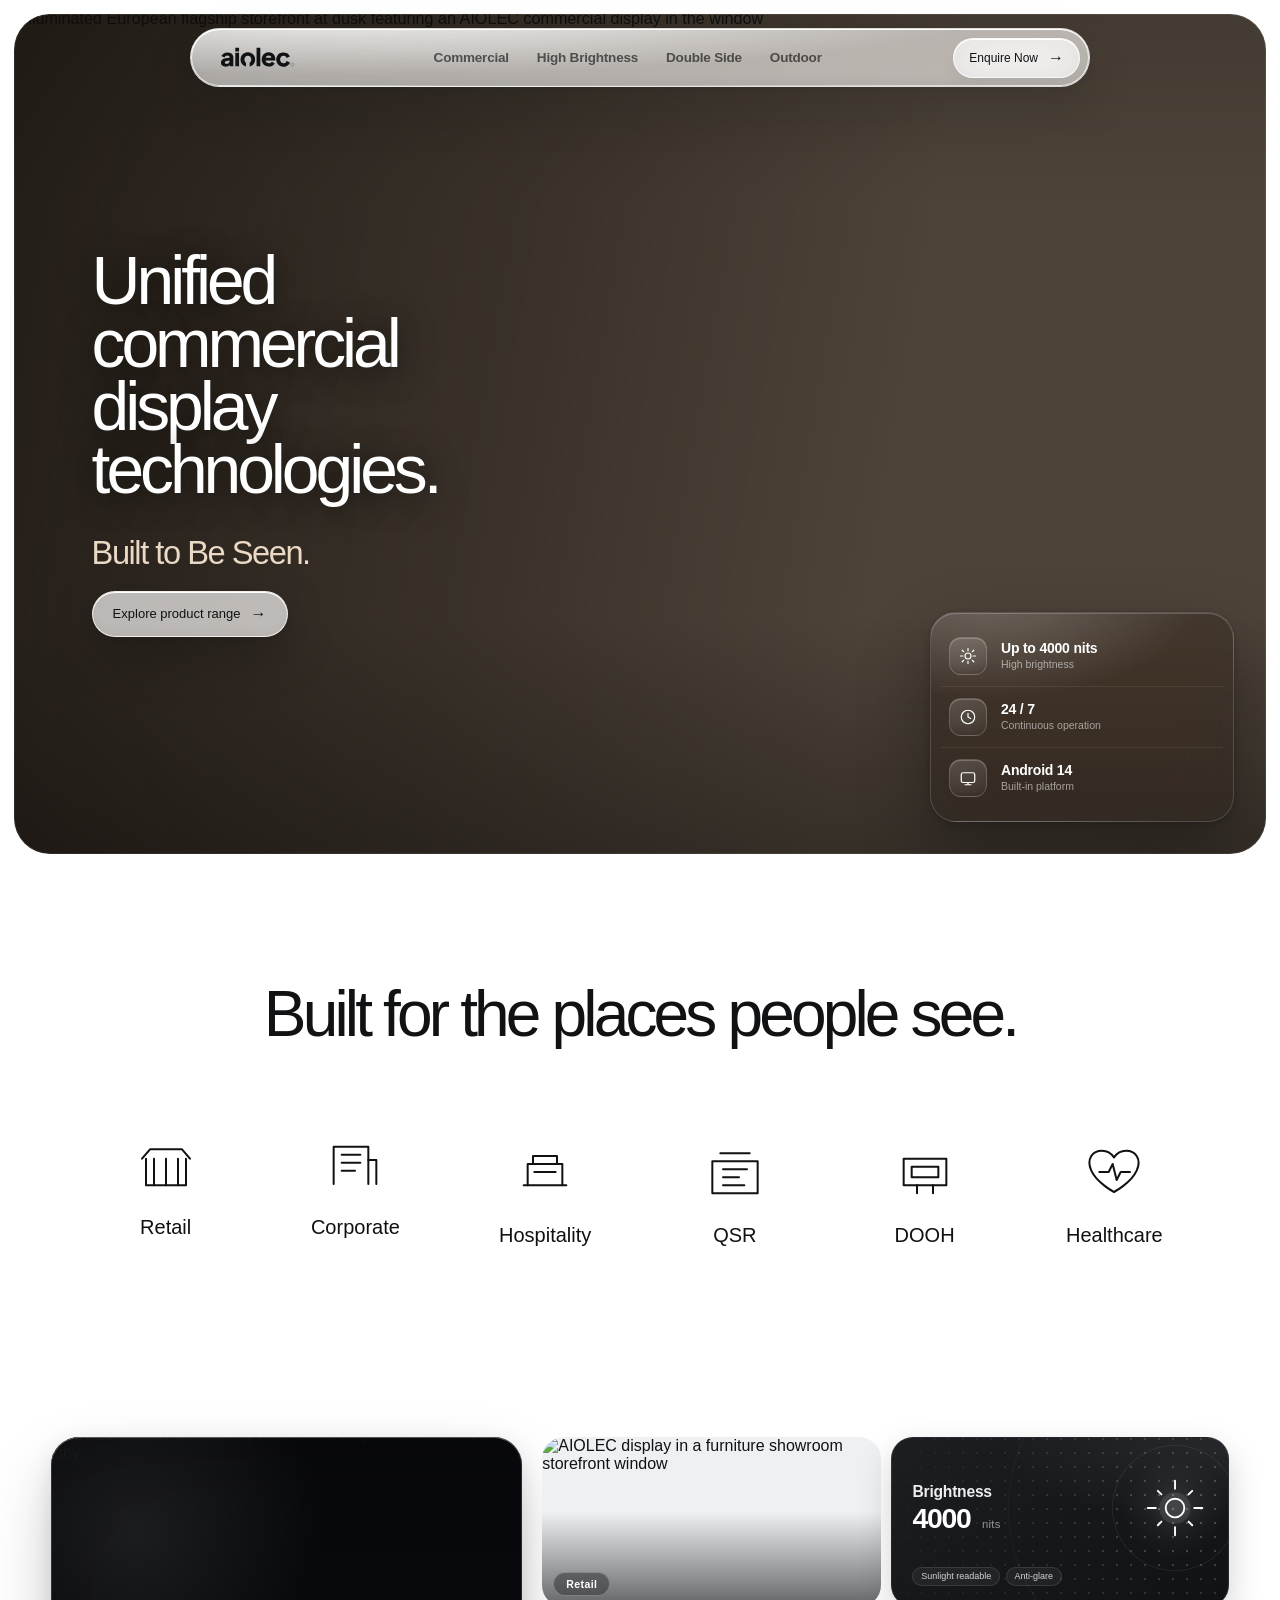
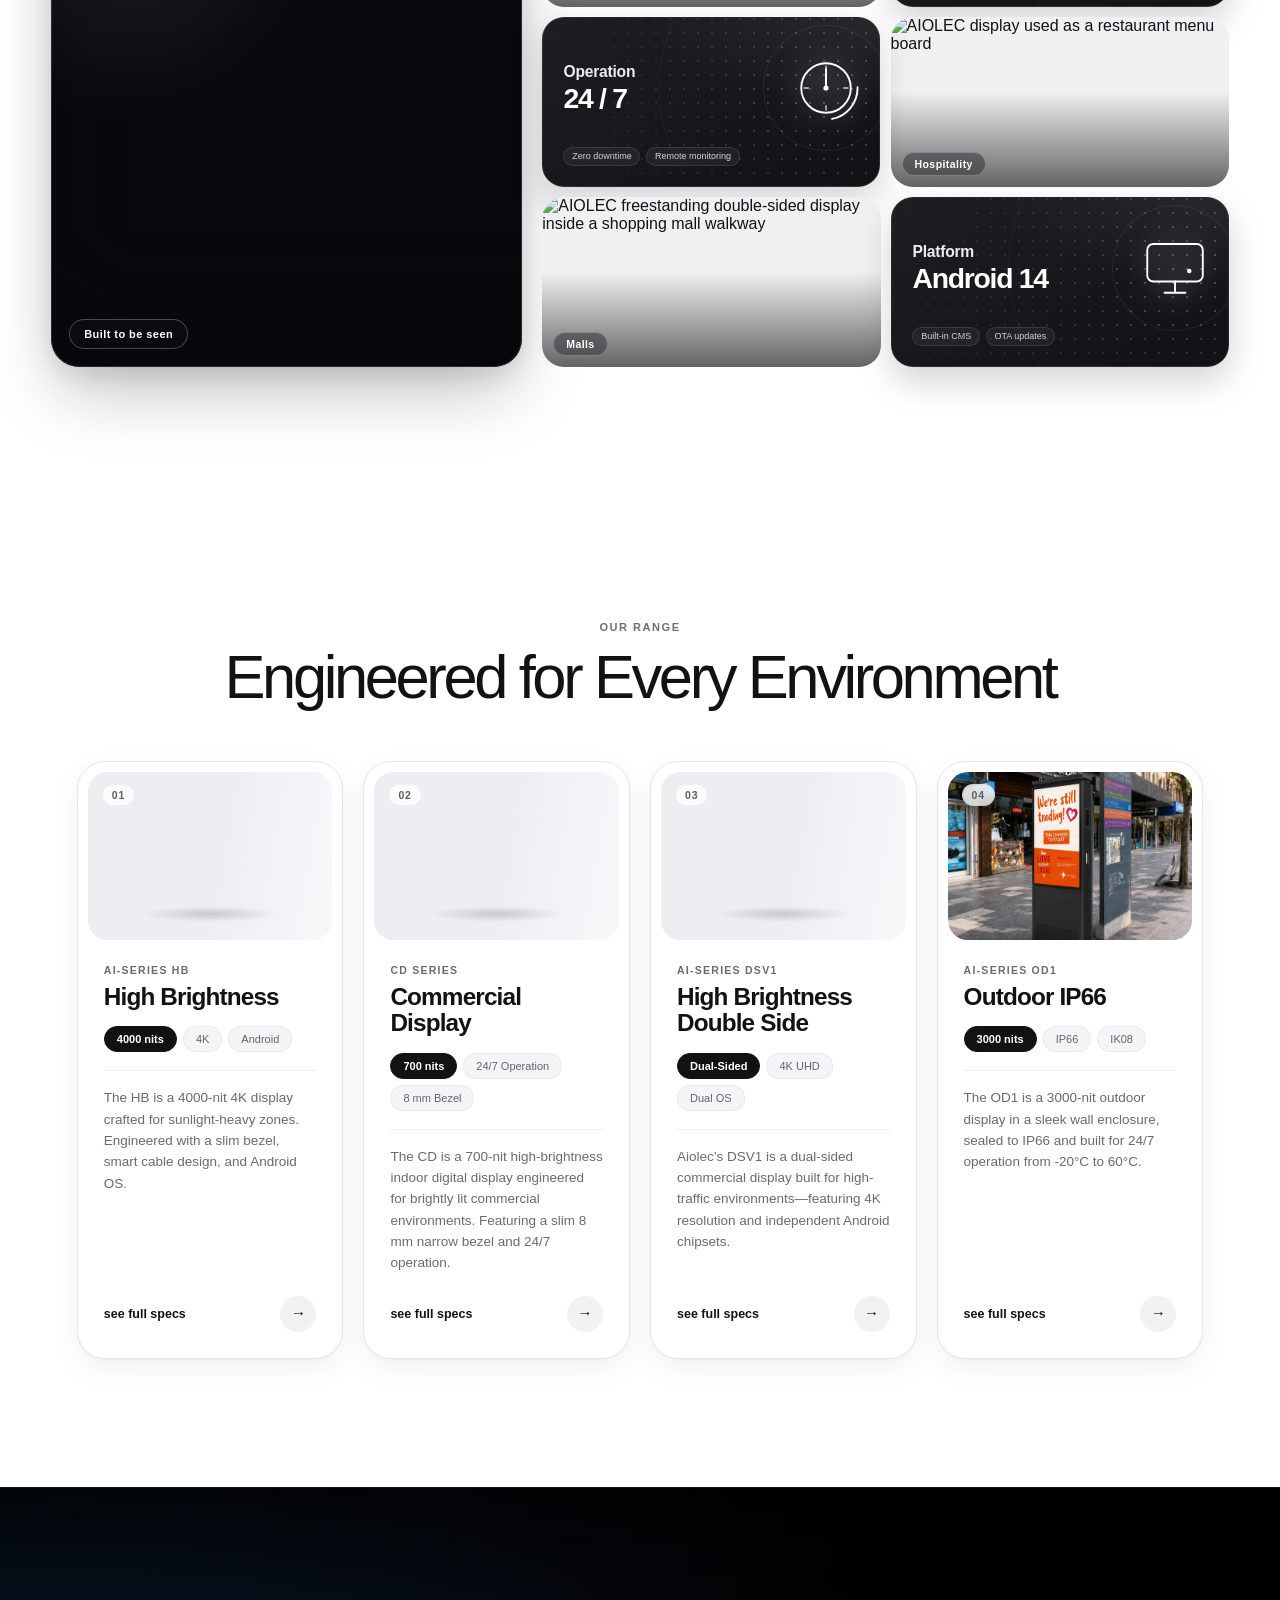
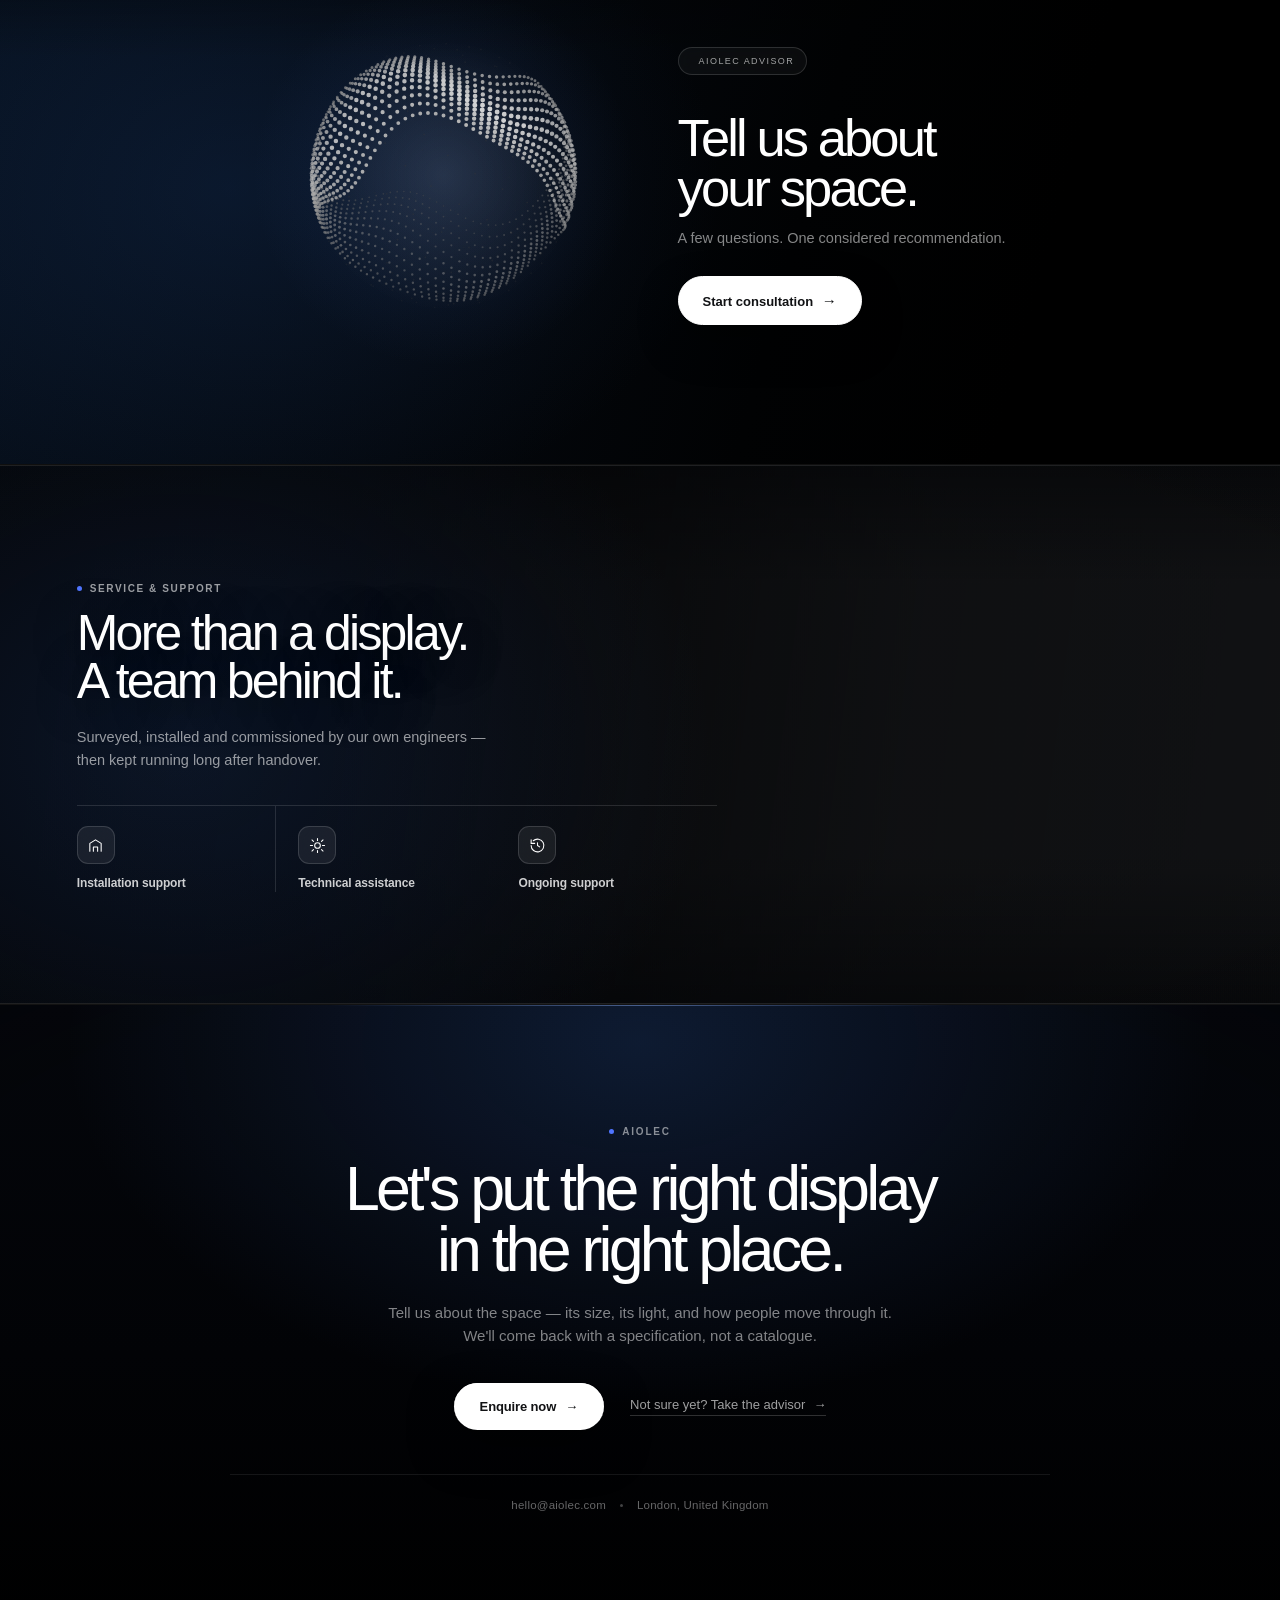
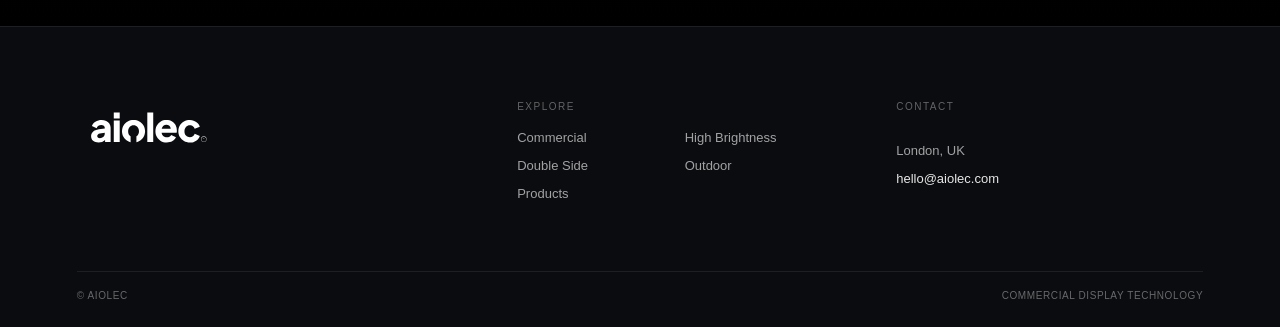
==== index.html @ 97259749 "Website update: full specs, new content sections, Outdoor page - CD: fill all missing specs (700 nit" ====
<!doctype html>
<html lang="en">
<head>
<meta charset="utf-8">
<meta name="viewport" content="width=device-width, initial-scale=1, viewport-fit=cover">
<title>AIOLEC — Unified Commercial Display Technologies</title>
<link rel="preconnect" href="https://api.fontshare.com">
<link href="https://api.fontshare.com/v2/css?f[]=general-sans@400,500,600,700&display=swap" rel="stylesheet">
<style>
:root{
  --ink:#111214;
  --gray-600:#6e6e73;
  --gray-500:#86868b;
  --hairline:#e5e5e7;
  --warm:#ead9c5;
  --frame-radius:36px;
  --ease:cubic-bezier(.16,1,.3,1);
}
*{box-sizing:border-box}
html.lenis{height:auto}
html.lenis-smooth{scroll-behavior:auto}
body{
  margin:0;background:#fff;color:var(--ink);
  font-family:"General Sans","Inter",-apple-system,BlinkMacSystemFont,"Helvetica Neue",Arial,sans-serif;
  -webkit-font-smoothing:antialiased;overflow-x:hidden
}
a{color:inherit;text-decoration:none}

.site-header{
  position:fixed;top:28px;left:50%;transform:translateX(-50%);
  z-index:9999;
  display:flex;justify-content:center;
  width:min(900px,calc(100% - 48px));
  transition:top .4s var(--ease);
}
.nav-pill{
  position:relative;
  width:100%;
  display:grid;grid-template-columns:auto 1fr auto;
  align-items:center;gap:28px;
  padding:8px 9px 8px 21px;
  border-radius:999px;
  background:
    radial-gradient(120% 200% at 18% -40%, rgba(255,255,255,.95), rgba(255,255,255,0) 60%),
    rgba(255,255,255,.62);
  border:1px solid rgba(255,255,255,.5);
  box-shadow:
    0 20px 50px rgba(17,18,20,.14),
    0 3px 10px rgba(17,18,20,.06),
    inset 0 1px 0 rgba(255,255,255,1),
    inset 0 -10px 16px -12px rgba(17,18,20,.10);
  backdrop-filter:blur(28px) saturate(180%) brightness(1.04);
  -webkit-backdrop-filter:blur(28px) saturate(180%) brightness(1.04);
  overflow:hidden;
  isolation:isolate;
  transition:background .45s var(--ease),box-shadow .45s var(--ease),border-color .45s var(--ease);
}
.nav-pill::before{
  content:"";position:absolute;inset:0;border-radius:inherit;
  padding:1px;
  background:linear-gradient(135deg, rgba(255,255,255,.95) 0%, rgba(255,255,255,.1) 35%, rgba(255,255,255,.15) 55%, rgba(255,255,255,.8) 100%);
  -webkit-mask:linear-gradient(#fff 0 0) content-box, linear-gradient(#fff 0 0);
  -webkit-mask-composite:xor;
  mask-composite:exclude;
  pointer-events:none;
  z-index:1;
}
.nav-pill::after{
  content:"";position:absolute;inset:0;border-radius:inherit;
  background:radial-gradient(140px 140px at var(--mx,30%) var(--my,-20%), rgba(255,255,255,.65), rgba(255,255,255,0) 72%);
  opacity:0;
  transition:opacity .5s var(--ease);
  pointer-events:none;
  mix-blend-mode:overlay;
  z-index:1;
}
.site-header:hover .nav-pill::after{opacity:1}
.nav-pill>*{position:relative;z-index:2}
.site-header.scrolled .nav-pill{
  background:
    radial-gradient(120% 200% at 18% -40%, rgba(255,255,255,.85), rgba(255,255,255,0) 60%),
    rgba(255,255,255,.68);
  border-color:rgba(17,18,20,.08);
  box-shadow:
    0 1px 1px rgba(17,18,20,.04),
    0 4px 10px rgba(17,18,20,.05),
    0 18px 40px rgba(17,18,20,.10),
    inset 0 1px 0 rgba(255,255,255,.95),
    inset 0 -10px 16px -12px rgba(17,18,20,.07);
}
.brand{display:block;width:90px;height:41px;color:var(--ink)}
.brand svg{display:block;width:100%;height:100%;fill:currentColor}
.nav{display:flex;justify-content:center;align-items:center;gap:28px}
.nav a{
  font-size:13.5px;
  font-weight:600;
  letter-spacing:-.015em;
  color:rgba(17,18,20,.65);
  white-space:nowrap;
  transition:color .25s var(--ease);
}
.nav a:hover{
  color:var(--ink);
}
.header-cta{
  display:inline-flex;align-items:center;justify-content:center;gap:10px;
  position:relative;
  padding:10px 15px;border-radius:999px;
  color:#111214;background:rgba(255,255,255,.55);
  border:1px solid rgba(255,255,255,.7);
  box-shadow:inset 0 1px 0 rgba(255,255,255,1),0 7px 18px rgba(17,18,20,.06);
  backdrop-filter:blur(18px) saturate(180%);-webkit-backdrop-filter:blur(18px) saturate(180%);
  font-size:12px;font-weight:500;
  overflow:hidden;
  transition:transform .25s var(--ease),background .25s var(--ease)
}
.header-cta:hover{transform:translateY(-2px);background:rgba(255,255,255,.85)}
.header-cta span{font-size:16px}

/* Mobile nav toggle */
.nav-toggle{
  display:none;align-items:center;justify-content:center;
  position:relative;
  width:38px;height:38px;border-radius:50%;
  background:rgba(255,255,255,.55);border:1px solid rgba(255,255,255,.7);
  box-shadow:inset 0 1px 0 rgba(255,255,255,1);
  backdrop-filter:blur(18px) saturate(180%);-webkit-backdrop-filter:blur(18px) saturate(180%);
  cursor:pointer;padding:0;flex:0 0 auto;overflow:hidden;
  transition:background .25s var(--ease);
}
.nav-toggle:hover{background:rgba(255,255,255,.85)}
.nav-toggle-bars{position:relative;width:16px;height:11px}
.nav-toggle-bars span{
  position:absolute;left:0;width:100%;height:1.6px;border-radius:2px;background:var(--ink);
  transition:transform .35s var(--ease),opacity .25s var(--ease),top .35s var(--ease);
}
.nav-toggle-bars span:nth-child(1){top:0}
.nav-toggle-bars span:nth-child(2){top:50%;transform:translateY(-50%)}
.nav-toggle-bars span:nth-child(3){top:100%;transform:translateY(-100%)}
body.nav-open .nav-toggle-bars span:nth-child(1){top:50%;transform:translateY(-50%) rotate(45deg)}
body.nav-open .nav-toggle-bars span:nth-child(2){opacity:0}
body.nav-open .nav-toggle-bars span:nth-child(3){top:50%;transform:translateY(-50%) rotate(-45deg)}

/* Mobile nav overlay */
.mobile-nav{
  position:fixed;inset:0;z-index:9998;
  display:flex;align-items:center;justify-content:center;
  background:rgba(255,255,255,.82);
  backdrop-filter:blur(28px) saturate(160%);-webkit-backdrop-filter:blur(28px) saturate(160%);
  opacity:0;visibility:hidden;pointer-events:none;
  transition:opacity .45s var(--ease),visibility .45s var(--ease);
}
body.nav-open .mobile-nav{opacity:1;visibility:visible;pointer-events:auto}
.mobile-nav-inner{
  display:flex;flex-direction:column;align-items:center;gap:6px;
  width:100%;padding:0 32px;
}
.mobile-nav-inner a{
  font-size:clamp(30px,9vw,42px);font-weight:400;letter-spacing:-.04em;
  color:var(--ink);padding:12px 0;
  opacity:0;transform:translateY(18px);
  transition:opacity .5s var(--ease),transform .5s var(--ease);
}
body.nav-open .mobile-nav-inner a{opacity:1;transform:none}
body.nav-open .mobile-nav-inner a:nth-child(1){transition-delay:.08s}
body.nav-open .mobile-nav-inner a:nth-child(2){transition-delay:.14s}
body.nav-open .mobile-nav-inner a:nth-child(3){transition-delay:.2s}
body.nav-open .mobile-nav-inner a:nth-child(4){transition-delay:.26s}
.mobile-nav-cta{
  margin-top:22px;display:inline-flex;align-items:center;gap:10px;
  background:var(--ink);color:#fff!important;
  padding:15px 26px;border-radius:999px;
  font-size:14px!important;font-weight:500;letter-spacing:0;
}
body.nav-open{overflow:hidden}

.hero-wrap{padding:14px;background:#fff; display:flex; flex-direction:column;}
.hero{
  position:relative;
  width:100%;
  height:min(860px,calc(100svh - 60px));
  min-height:640px;
  border-radius:var(--frame-radius);
  overflow:hidden;
  background:#4d4339;
  isolation:isolate;
}
.image-frame{
  position:absolute;
  inset:0;
  z-index:0;
  overflow:hidden;
  border-radius:var(--frame-radius);
}
.hero-image{
  position:absolute;inset:0;
  width:100%;height:100%;
  object-fit:cover;object-position:center;
  transform:scale(1.01);
  border-radius:var(--frame-radius);
}
.hero-image-overlay{
  position:absolute;inset:0;
  border-radius:var(--frame-radius);
  background:
    linear-gradient(100deg, rgba(15,11,8,0.68) 0%, rgba(15,11,8,0.32) 38%, transparent 68%),
    linear-gradient(180deg, rgba(0,0,0,0.12) 0%, transparent 22%, transparent 72%, rgba(0,0,0,0.3) 100%),
    radial-gradient(130% 100% at 50% 45%, transparent 58%, rgba(0,0,0,.2) 100%);
  box-shadow:inset 0 0 0 1px rgba(255,255,255,.08);
}
.hero-inner{position:absolute;inset:0;z-index:5}

.hero-copy{
  position:absolute;z-index:8;left:6.2%;top:28%;
  width:min(660px,46vw);color:#fff
}
.hero-title{
  display:flex;flex-direction:column;
  margin:0;
  font-size:clamp(50px,5.3vw,85px);
  line-height:.93;
  letter-spacing:-.06em;
  font-weight:400;
  text-shadow:0 4px 32px rgba(0,0,0,0.6)
}
.hero-tagline{
  margin-top:34px;
  font-size:clamp(25px,2.55vw,39px);
  line-height:1.02;letter-spacing:-.045em;color:var(--warm)
}
.hero-scanline{
  position:absolute;left:0;right:0;
  height:2px;top:40%;
  background:linear-gradient(90deg, transparent 0%, rgba(255,255,255,.85) 50%, transparent 100%);
  box-shadow:0 0 18px 1px rgba(255,255,255,.35);
  opacity:0;
  z-index:3;
  pointer-events:none;
  display:none;
}

.feature-card{
  display:block;
  position:absolute;
  right:32px;
  bottom:32px;
  width:304px;z-index:10;
  padding:10px;border-radius:26px;
  background:
    radial-gradient(130% 90% at 18% -8%, rgba(255,255,255,.24), transparent 55%),
    rgba(17,18,20,.20);
  border:1px solid rgba(255,255,255,.15);
  box-shadow:0 30px 70px rgba(0,0,0,.3),0 2px 8px rgba(0,0,0,.2),inset 0 1px 0 rgba(255,255,255,.2);
  backdrop-filter:blur(24px) saturate(160%);
  -webkit-backdrop-filter:blur(24px) saturate(160%);
  isolation:isolate;
  transform:translate3d(28px,0,0);
  opacity:0;
  overflow:hidden;
  animation:featureIn .72s cubic-bezier(.16,1,.3,1) .2s forwards; 
}
.feature-card::before{
  content:"";position:absolute;inset:0;z-index:0;pointer-events:none;
  background:linear-gradient(115deg,transparent 22%,rgba(255,255,255,.14) 40%,transparent 58%);
  background-size:240% 240%;
  background-position:120% -20%;
  animation:cardSheen 10s ease-in-out 1.2s infinite;
  mix-blend-mode:overlay;
}

.feature-top{
  display:grid;grid-template-columns:96px 1fr;gap:12px;align-items:center; 
  padding:4px 5px 13px;
}
.feature-thumb{
  width:96px;height:auto;aspect-ratio:16/9;border-radius:12px;overflow:hidden;background:#222;
  border:1px solid rgba(255,255,255,.1)
}
.feature-thumb img{width:100%;height:100%;object-fit:cover;object-position:center;display:block}
.feature-kicker{font-size:9px;letter-spacing:.14em;text-transform:uppercase;color:rgba(255,255,255,.6);margin-bottom:3px}
.feature-title{font-size:16px;line-height:1.05;font-weight:600;letter-spacing:-.025em;color:#fff}
.feature-list{position:relative;z-index:1;border-top:0;padding-top:3px;padding-bottom:3px;}
.feature-row{
  display:grid;grid-template-columns:38px 1fr;gap:14px;align-items:center;
  padding:11px 8px;
}
.feature-row+.feature-row{border-top:1px solid rgba(255,255,255,.075)}
.feature-icon{
  width:38px;height:38px;border-radius:12px;display:grid;place-items:center;
  background:linear-gradient(160deg,rgba(255,255,255,.16),rgba(255,255,255,.05));
  border:1px solid rgba(255,255,255,.16);
  box-shadow:inset 0 1px 0 rgba(255,255,255,.22),inset 0 -6px 10px -8px rgba(0,0,0,.4);
}
.feature-icon svg{
  width:18px;height:18px;stroke:#fff;fill:none;stroke-width:1.6;
  stroke-linecap:round;stroke-linejoin:round;
}
.feature-row b{display:block;font-size:14px;line-height:1.15;letter-spacing:-.015em;font-weight:600;color:#fff}
.feature-row small{display:block;font-size:10.5px;line-height:1.3;color:rgba(255,255,255,.56);margin-top:2px;font-weight:400}

@keyframes featureIn{to{transform:none;opacity:1}}
@keyframes cardSheen{
  0%{background-position:130% -30%}
  50%{background-position:-30% 130%}
  100%{background-position:130% -30%}
}


/* Hero copy bottom group (tagline + CTA) */
.hero-copy-bottom{
  display:flex;flex-direction:column;align-items:flex-start;gap:22px;
}

.hero-cta-glass{
  display:inline-flex;align-items:center;justify-content:center;gap:10px;
  position:relative;
  padding:13px 20px;border-radius:999px;
  color:#111214;background:rgba(255,255,255,.68);
  border:1px solid rgba(255,255,255,.75);
  box-shadow:0 20px 50px rgba(0,0,0,.22),0 3px 10px rgba(0,0,0,.1),inset 0 1px 0 rgba(255,255,255,1),inset 0 -10px 16px -12px rgba(17,18,20,.08);
  backdrop-filter:blur(24px) saturate(180%) brightness(1.04);
  -webkit-backdrop-filter:blur(24px) saturate(180%) brightness(1.04);
  font-size:13px;font-weight:500;
  overflow:hidden;
  transition:transform .25s var(--ease),background .25s var(--ease);
}
.hero-cta-glass:hover{transform:translateY(-2px);background:rgba(255,255,255,.85)}
.hero-cta-glass span{font-size:16px}

.hero-bottom-cta{
  display:inline-flex;align-items:center;gap:12px;
  color:#fff;background:#111214;
  border:1px solid rgba(255,255,255,.15);
  border-radius:999px;padding:11px 15px;
  font-size:12px;font-weight:500;
  box-shadow:0 10px 26px rgba(17,18,20,.12);
  transition:transform .25s var(--ease),background .25s var(--ease);
  white-space:nowrap;
}
.hero-bottom-cta:hover{transform:translateY(-2px);background:#242528}
.hero-bottom-cta span{font-size:17px}
.hero-phone-cta{display:none}

.applications-section{padding:clamp(72px,9vw,140px) 6vw clamp(32px,4vw,56px);background:#fff}
.applications-head{max-width:1320px;margin:0 auto 58px; text-align:center;} 
.applications-head h2{
  font-size:clamp(42px,5vw,72px);font-weight:400;line-height:.98;
  letter-spacing:-.06em;margin:0;
}
.application-grid{display:grid;grid-template-columns:repeat(6,1fr);gap:12px;max-width:1320px;margin:0 auto}
.application-item{
  min-height:185px;padding:28px 16px;display:flex;flex-direction:column;
  align-items:center;justify-content:center;text-align:center;
  background:transparent; 
  transition:transform .3s var(--ease);
}
.application-item:hover{transform:translateY(-6px);} 
.application-item svg{
  width:64px;height:64px; 
  margin-bottom:20px;stroke:#111;fill:none;stroke-width:1.5;
  stroke-linecap:round;stroke-linejoin:round;
  transform:scale(.8) rotate(-8deg);opacity:0;
  transition:transform .6s var(--ease) .15s,opacity .6s var(--ease) .15s;
}
.application-item.reveal.is-visible svg{transform:none;opacity:1}
.application-item:hover svg{transform:scale(1.08) rotate(-3deg)}
.application-item span{
  font-size:20px; 
  font-weight:500;
  color:#111;
}
.application-item small{
  margin-top:8px;font-size:13px;color:var(--gray-500);line-height:1.3;
  opacity:0; transform:translateY(10px); 
  transition:all .3s var(--ease);
}
.application-item:hover small{
  opacity:1; transform:translateY(0); 
}
.applications-cta-mobile{display:none}

/* Gallery Section */
.gallery-section{
  padding:clamp(56px,8vw,112px) 0 clamp(72px,10vw,160px);
  background:#fff;
  overflow:hidden;
  width:100%;
  --gallery-fade:clamp(70px,16vw,280px);
  -webkit-mask-image:linear-gradient(to right,
    transparent,
    rgba(0,0,0,.22) calc(var(--gallery-fade) * .38),
    rgba(0,0,0,.68) calc(var(--gallery-fade) * .72),
    #000 var(--gallery-fade),
    #000 calc(100% - var(--gallery-fade)),
    rgba(0,0,0,.68) calc(100% - var(--gallery-fade) * .72),
    rgba(0,0,0,.22) calc(100% - var(--gallery-fade) * .38),
    transparent
  );
  mask-image:linear-gradient(to right,
    transparent,
    rgba(0,0,0,.22) calc(var(--gallery-fade) * .38),
    rgba(0,0,0,.68) calc(var(--gallery-fade) * .72),
    #000 var(--gallery-fade),
    #000 calc(100% - var(--gallery-fade)),
    rgba(0,0,0,.68) calc(100% - var(--gallery-fade) * .72),
    rgba(0,0,0,.22) calc(100% - var(--gallery-fade) * .38),
    transparent
  );
}
.gallery-track{
  display:flex;
  gap:24px;
  width:max-content;
  animation:scrollGallery 60s linear infinite; 
}
.gallery-track img{
  height:clamp(250px, 35vw, 420px);
  aspect-ratio:4/3;
  object-fit:cover;
  border-radius:28px; 
  flex:0 0 auto;
  box-shadow:0 8px 30px rgba(17,18,20,0.06);
}
@keyframes scrollGallery{
  from{transform:translateX(-50%)}
  to{transform:translateX(0)}
}

/* Product Section */
.product-section{
  width:100%;min-height:auto;background:#fff; 
  padding:clamp(96px,11vw,180px) 6vw clamp(88px,10vw,160px);display:flex;flex-direction:column;align-items:center;gap:54px
}
.product-header{text-align:center;width:100%;max-width:1320px;padding:0;margin:0 auto;} 
.product-eyebrow{font-size:11px;font-weight:600;color:var(--gray-600);text-transform:uppercase;letter-spacing:.14em;margin-bottom:14px}
.product-title{font-size:clamp(40px,4.8vw,72px);font-weight:400;color:#111214;letter-spacing:-.055em;line-height:.98;margin:0}
.product-grid{
  display:grid;grid-template-columns:repeat(3,minmax(0,1fr));
  gap:32px; 
  width:100%;
  max-width:1320px; 
  margin:0 auto; 
} 
.product-card{
  background:#fff;border:1px solid #e9e9ea;border-radius:26px;
  box-shadow:0 8px 30px rgba(17,18,20,.06); 
  display:flex;flex-direction:column;transition:transform .35s var(--ease),box-shadow .35s var(--ease)
} 
.product-card:hover{transform:translateY(-4px);box-shadow:0 20px 50px rgba(17,18,20,.12)}
.card-image-wrapper{background:#fff;width:100%;aspect-ratio:16/10;display:flex;align-items:center;justify-content:center;padding:24px;border-radius:26px 26px 0 0;} 
.card-img{width:100%;height:100%;object-fit:contain;display:block;transform:none;transition:transform .4s var(--ease)} 
.product-card:hover .card-img{transform:scale(1.02)}
.card-text-wrapper{padding:28px 25px 30px;display:flex;flex-direction:column;flex-grow:1}
.card-eyebrow{font-size:11px;font-weight:600;color:var(--gray-600);text-transform:uppercase;margin-bottom:7px;letter-spacing:.08em}
.card-title{font-size:23px;font-weight:600;color:#111214;letter-spacing:-.03em;line-height:1.06}
.specs-pills{display:flex;flex-wrap:wrap;gap:7px;margin:16px 0 17px}
.spec-pill{display:inline-flex;align-items:center;padding:6px 11px;background:#f5f5f7;border:1px solid rgba(0,0,0,.035);border-radius:999px;font-size:11px;font-weight:500;color:var(--gray-600)}
.card-divider{border:0;border-top:1px solid #e8e8ea;margin:0 0 16px;width:100%}
.card-desc{color:var(--gray-600);line-height:1.5;font-size:13.5px;flex-grow:1;margin:0}
.card-cta{display:inline-flex;align-items:center;margin-top:22px;font-size:12px;color:#111214;font-weight:600;gap:6px;width:fit-content;border-bottom:1px solid currentColor;padding-bottom:2px}

/* Image loading skeleton — shows a shimmer while product/support imagery streams in,
   instead of blank space, so slower connections still feel fast. */
.card-image-wrapper,.support-media{position:relative;overflow:hidden}
.card-image-wrapper::before,.support-media::before{
  content:"";position:absolute;inset:0;z-index:0;
  background:linear-gradient(100deg,#eef0f2 28%,#f8f8f9 50%,#eef0f2 72%);
  background-size:200% 100%;animation:imgShimmer 1.6s ease-in-out infinite;
}
.card-image-wrapper.is-loaded::before,.support-media.is-loaded::before{animation:none;opacity:0;transition:opacity .5s var(--ease)}
@keyframes imgShimmer{0%{background-position:180% 0}100%{background-position:-20% 0}}
.card-img,.support-media img{position:relative;z-index:1;opacity:0;transition:opacity .55s var(--ease),transform .4s var(--ease)}
.card-img.is-loaded,.support-media img.is-loaded{opacity:1}

/* Service & Support — full-frame cinematic section */
.support-section{
  width:100%;background:#111214;color:#fff;padding:0;overflow:hidden;
}
.support-inner{
  position:relative;overflow:hidden;width:100%;max-width:none;margin:0;
  height:clamp(300px,27vw,390px);
  background-image:
    linear-gradient(90deg,rgba(8,9,10,.86) 0%,rgba(8,9,10,.58) 38%,rgba(8,9,10,.22) 72%,rgba(8,9,10,.10) 100%),
    linear-gradient(0deg,rgba(8,9,10,.34),rgba(8,9,10,.04) 60%,rgba(8,9,10,.10)),
    url('assets/support.webp');
  background-size:cover;background-position:center 50%;
  border:0;border-radius:0;box-shadow:none;will-change:background-position;
}
.support-content{
  position:relative;z-index:2;display:flex;flex-direction:column;align-items:flex-start;
  justify-content:flex-start;width:100%;height:100%;padding:42px 6vw;
}
.support-content > div{max-width:700px}
.support-features{position:absolute;left:6vw;bottom:28px;display:flex;align-items:center;justify-content:flex-start;gap:30px;margin:0;padding:0}

.support-eyebrow{display:inline-flex;align-items:center;gap:8px;font-size:10px;font-weight:600;color:rgba(255,255,255,.60);text-transform:uppercase;letter-spacing:.16em;margin-bottom:13px}
.support-eyebrow::before{content:"";width:5px;height:5px;border-radius:50%;background:#5075ff}
.support-title{font-size:clamp(38px,4.1vw,62px);font-weight:400;line-height:.96;letter-spacing:-.055em;margin:0;color:#fff;text-shadow:0 4px 24px rgba(0,0,0,.30);max-width:650px}
.support-desc{display:none}
.support-features{list-style:none;margin:0;padding:0;display:flex;align-items:center;justify-content:flex-end;gap:24px;width:auto}
.support-features li{display:flex;align-items:center;justify-content:center;gap:10px;padding:0;border:0;white-space:nowrap}
.support-features li:last-child{border:0}
.support-feature-icon{width:52px;height:52px;border-radius:16px;display:flex;align-items:center;justify-content:center;background:rgba(255,255,255,.09);border:1px solid rgba(255,255,255,.18);backdrop-filter:blur(12px);-webkit-backdrop-filter:blur(12px);box-shadow:0 8px 24px rgba(0,0,0,.14);transition:transform .25s var(--ease),background .25s var(--ease),border-color .25s var(--ease)}
.support-feature-icon:hover{transform:translateY(-3px);background:rgba(255,255,255,.14);border-color:rgba(255,255,255,.28)}
.support-feature-icon svg{width:22px;height:22px;stroke:#fff;fill:none;stroke-width:1.55;stroke-linecap:round;stroke-linejoin:round}
.support-feature-text{display:block;font-size:13px;font-weight:600;letter-spacing:-.01em;color:rgba(255,255,255,.94)}
.support-cta{display:inline-flex;align-items:center;gap:9px;padding:11px 18px;background:#fff;color:#111214;border-radius:999px;font-size:12px;font-weight:600;transition:transform .25s var(--ease),background .25s var(--ease);box-shadow:0 10px 24px rgba(0,0,0,.18);margin-top:24px;width:max-content}
.support-cta span{transition:transform .25s var(--ease)}
.support-cta:hover{transform:translateY(-2px)}
.support-cta:hover span{transform:translateX(3px)}

@media(max-width:1320px){
  .product-header{max-width:1100px;}
}

@media(max-width:1100px){
  .site-header{width:min(900px,calc(100% - 48px))}
  .nav{gap:20px}.nav a{font-size:12px}
  .brand{width:82px}
  .hero-copy{left:6%;width:57vw}.hero-title{font-size:clamp(45px,6.2vw,70px)}
  .feature-card{right:20px;bottom:20px;width:278px}
  .application-grid{grid-template-columns:repeat(3,1fr)}
  .product-grid{grid-template-columns:1fr;max-width:580px}
  .product-header{max-width:580px;text-align:center;} 
  .gallery-track img{height:280px;}
}

@media(max-width:900px){
  .support-section{padding:0}
  .support-inner{
    height:clamp(410px,112vw,520px);border-radius:0;
    background-position:63% center;
    background-image:
      linear-gradient(180deg,rgba(8,9,10,.12) 0%,rgba(8,9,10,.28) 34%,rgba(8,9,10,.72) 67%,rgba(8,9,10,.94) 100%),
      url('assets/support.webp');
  }
  .support-content{
    display:flex;flex-direction:column;align-items:flex-start;justify-content:flex-end;
    gap:0;width:100%;height:100%;padding:28px 22px 24px;
  }
  .support-content > div{max-width:100%}
  .support-features{position:static;display:flex;align-items:center;justify-content:flex-start;gap:12px;margin-top:18px;width:100%;}
  .support-content > div{max-width:100%}
  .support-features{position:static;display:flex;align-items:center;justify-content:flex-start;gap:12px;margin-top:18px;width:100%;}

  .support-eyebrow{margin-bottom:9px;font-size:9px}
  .support-title{font-size:clamp(36px,10.5vw,48px);line-height:.94;margin:0;max-width:100%}
  .support-features{align-self:flex-start;justify-content:flex-start;gap:12px;margin-top:18px;width:100%;}
  .support-feature-icon{width:42px;height:42px;border-radius:12px}
  .support-feature-icon svg{width:18px;height:18px}
  .support-feature-text{font-size:10.5px;line-height:1.1;max-width:86px;white-space:normal}
  .support-cta{margin-top:18px;padding:10px 16px;font-size:11px}
}

@media(max-width:850px){
  .site-header{top:16px;width:calc(100% - 24px)}
  .nav-pill{display:flex;align-items:center;justify-content:space-between;gap:10px;padding:13px 13px 13px 20px}
  .brand{width:96px;height:42px}
  .nav{display:none}
  .nav-toggle{display:flex;width:44px;height:44px}
  .nav-toggle-bars{width:18px;height:12px}
  .header-cta{display:none}
}

@media(max-width:700px){
  .site-header{top:calc(24px + env(safe-area-inset-top));width:calc(100% - 48px)}
  .nav-pill{padding:8px 8px 8px 24px;min-height:56px}
  .nav-toggle{width:40px;height:40px}
  .hero-wrap{padding:12px}
  .hero{height:calc(100svh - 44px);min-height:656px;max-height:916px;border-radius:40px}
  .image-frame, .hero-image-overlay, .hero-image {border-radius:40px}
  .hero-image{transform:scale(1.16);object-position:center 66%}
  .hero-copy{left:24px;right:24px;top:calc(112px + env(safe-area-inset-top));bottom:100px;width:auto;text-align:center;display:flex;flex-direction:column;align-items:center;justify-content:space-between}
  .hero-title{
    display:block;font-size:36px;line-height:1.06;letter-spacing:-.045em;font-weight:500;text-align:center;
    opacity:0;transform:translateY(16px);
    animation:heroTitleReveal 1s cubic-bezier(.25,.1,.25,1) .1s forwards;
  }
  @keyframes heroTitleReveal{to{opacity:1;transform:none}}
  .hero-title span{display:inline}
  .hero-tagline{
    display:inline-flex;flex-direction:column;align-items:center;gap:9px;
    margin-top:0;margin-bottom:28px;font-size:24px;font-weight:400;text-align:center;
    opacity:0;transform:translateY(14px);
    animation:heroTaglineReveal .9s cubic-bezier(.25,.1,.25,1) 1.3s forwards;
  }
  @keyframes heroTaglineReveal{to{opacity:1;transform:none}}
  .hero-tagline::after{
    content:'';
    width:34px;height:1px;border-radius:2px;
    background:var(--warm);
    animation:heroTaglineUnderline 4.2s ease-in-out .5s infinite;
  }
  @keyframes heroTaglineUnderline{
    0%,100%{width:24px;opacity:.45}
    50%{width:38px;opacity:.85}
  }
  .hero-copy-bottom{align-items:center;gap:16px}
  .hero-cta-glass{
    padding:11px 18px;font-size:12px;
    opacity:0;transform:translateY(14px);
    animation:heroTaglineReveal .9s cubic-bezier(.25,.1,.25,1) 1.5s forwards;
  }

  .hero-scanline{
    display:block;
    height:1px;
    background:linear-gradient(90deg, transparent 0%, rgba(255,255,255,.4) 50%, transparent 100%);
    box-shadow:0 0 10px 0.5px rgba(255,255,255,.18);
    animation:heroScanSweep 2.6s cubic-bezier(.4,0,.2,1) 1s forwards;
  }
  @keyframes heroScanSweep{
    0%{top:34%;opacity:0}
    12%{opacity:.35}
    82%{opacity:.15}
    100%{top:80%;opacity:0}
  }
  .hero-image-overlay{
    background:
      linear-gradient(180deg, rgba(10,8,6,.5) 0%, rgba(10,8,6,.22) 30%, rgba(10,8,6,0) 46%),
      linear-gradient(0deg, rgba(0,0,0,.32) 0%, rgba(0,0,0,0) 20%),
      radial-gradient(130% 90% at 50% 50%, transparent 62%, rgba(0,0,0,.22) 100%);
    box-shadow:inset 0 0 0 1px rgba(255,255,255,.08);
  }

  /* Phone hero: preserve the desktop feature-card structure; stack the rows vertically. */
  .hero-copy{top:calc(112px + env(safe-area-inset-top));bottom:auto;height:calc(100% - 112px - env(safe-area-inset-top));width:auto;}
  .hero-copy-bottom{position:absolute;left:0;right:0;bottom:160px;align-items:center;gap:0;z-index:12;}
  .hero-copy-bottom .hero-cta-glass{display:none;}
  .hero-tagline{margin:0;font-size:24px;}

  .feature-card{
    display:block;
    left:16px;right:16px;bottom:62px;width:auto;
    padding:8px 10px 7px;border-radius:22px;
    background:
      radial-gradient(130% 150% at 20% -15%, rgba(255,255,255,.16), transparent 55%),
      rgba(17,18,20,.30);
    border:1px solid rgba(255,255,255,.18);
    box-shadow:0 18px 48px rgba(0,0,0,.28),0 2px 8px rgba(0,0,0,.18),inset 0 1px 0 rgba(255,255,255,.2);
    transform:translateY(10px);
    animation:featureMobileCardIn .72s cubic-bezier(.16,1,.3,1) .2s forwards;
  }
  @keyframes featureMobileCardIn{to{transform:none;opacity:1}}

  /* Same vertical feature treatment as desktop — no cramped 3-column compression. */
  .feature-card .feature-list{border-top:0;padding:0;display:block;}
  .feature-card .feature-row{
    grid-template-columns:40px 1fr;gap:12px;padding:10px 8px;
    border:0;min-width:0;border-radius:0;background:transparent;
  }
  .feature-card .feature-row+.feature-row{border-top:1px solid rgba(255,255,255,.08);}
  .feature-card .feature-icon{width:36px;height:36px;}
  .feature-card .feature-icon svg{width:17px;height:17px;}
  .feature-card .feature-row b{font-size:14px;line-height:1.08;white-space:nowrap;}
  .feature-card .feature-row small{font-size:10px;margin-top:3px;white-space:nowrap;color:rgba(255,255,255,.62);}

  #hero .hero-phone-cta{
    display:inline-flex;position:absolute;left:16px;right:16px;bottom:14px;z-index:13;
    width:auto;justify-content:center;padding:10px 16px;font-size:11px;gap:7px;
    box-shadow:0 10px 26px rgba(0,0,0,.22);
  }
  #hero .hero-phone-cta span{font-size:14px}

  .applications-cta-mobile{display:flex;justify-content:center;margin-top:8px}
  
  .applications-section{padding-left:20px;padding-right:20px}
  .applications-head h2{font-size:42px}
  .application-grid{grid-template-columns:repeat(2,1fr);gap:10px}
  .application-item{min-height:155px}
  .application-item svg{width:48px;height:48px;} 
  .application-item span{font-size:16px;}
  
  .gallery-track{gap:12px}
  .gallery-track img{height:200px; border-radius:18px;}
  
  .product-section{padding-left:20px;padding-right:20px}
  .product-grid{gap:18px}
}

@media(max-width:380px){
  #hero .feature-card{left:16px;right:16px;bottom:62px;padding:7px 8px 6px}
  #hero .feature-card .feature-row{grid-template-columns:36px 1fr;gap:10px;padding:9px 6px}
  #hero .feature-card .feature-icon{width:32px;height:32px}
  #hero .feature-card .feature-icon svg{width:16px;height:16px}
  #hero .feature-card .feature-row b{font-size:13px}
  #hero .feature-card .feature-row small{font-size:9px}
  #hero .hero-copy-bottom{bottom:158px}
}

.reveal{opacity:0;transform:translateY(28px);transition:opacity .8s var(--ease),transform .8s var(--ease)}
.reveal.is-visible{opacity:1;transform:none}
.application-grid .reveal:nth-child(1){transition-delay:.03s}
.application-grid .reveal:nth-child(2){transition-delay:.09s}
.application-grid .reveal:nth-child(3){transition-delay:.15s}
.application-grid .reveal:nth-child(4){transition-delay:.03s}
.application-grid .reveal:nth-child(5){transition-delay:.09s}
.application-grid .reveal:nth-child(6){transition-delay:.15s}
.product-grid .reveal:nth-child(1){transition-delay:.04s}
.product-grid .reveal:nth-child(2){transition-delay:.1s}
.product-grid .reveal:nth-child(3){transition-delay:.16s}

@media(prefers-reduced-motion:reduce){
  .feature-card{animation:none;opacity:1;transform:none}
  .feature-card::before{animation:none!important}
  .gallery-track{animation:none}
  .application-item svg{transition:none;opacity:1;transform:none}
  html{scroll-behavior:auto}
  .reveal{opacity:1!important;transform:none!important;transition:none!important}
  .hero-scanline{display:none!important;animation:none!important}
  .hero-tagline::after{animation:none!important;width:30px;opacity:.65}
}
#hero .feature-card .feature-list{border-top:0;}

/* Footer */
.aiolec-footer{background:#0b0c0f;color:#fff;padding:72px 6vw 26px;border-top:1px solid rgba(255,255,255,.08)}
.footer-main{max-width:1320px;margin:0 auto;display:grid;grid-template-columns:1.2fr 1fr 1fr;gap:60px;align-items:start}
.footer-brand{font-size:34px;font-weight:600;letter-spacing:-.07em;color:#fff;text-decoration:none}
.footer-nav{display:flex;flex-direction:column;gap:13px}
.footer-nav a,.footer-contact a,.footer-contact span{font-size:13px;color:rgba(255,255,255,.62);text-decoration:none;transition:color .2s ease}
.footer-nav a:hover,.footer-contact a:hover{color:#fff}
.footer-contact{display:flex;flex-direction:column;gap:13px}
.footer-bottom{max-width:1320px;margin:70px auto 0;padding-top:18px;border-top:1px solid rgba(255,255,255,.08);display:flex;justify-content:space-between;gap:20px;font-size:10px;letter-spacing:.06em;text-transform:uppercase;color:rgba(255,255,255,.38)}
@media(max-width:700px){
  .aiolec-footer{padding:54px 24px 22px}
  .footer-main{grid-template-columns:1fr;gap:34px}
  .footer-brand{font-size:30px}
  .footer-bottom{margin-top:44px;flex-direction:column;gap:8px}
}

@media(max-width:700px){#aiolec-advisor .advisor-start{padding:16px 22px;font-size:13px}}
</style>

<style id="phone-cta-desktop-style">
@media(max-width:700px){
  #hero .hero-phone-cta{
    display:inline-flex;
    align-items:center;
    justify-content:center;
    gap:10px;
    position:relative;
    left:auto; right:auto; top:auto; bottom:auto;
    width:max-content;
    margin:-42px auto 0;
    padding:13px 20px;
    border-radius:999px;
    color:#111214;
    background:rgba(255,255,255,.68);
    border:1px solid rgba(255,255,255,.75);
    box-shadow:0 20px 50px rgba(0,0,0,.22),0 3px 10px rgba(0,0,0,.1),inset 0 1px 0 rgba(255,255,255,1),inset 0 -10px 16px -12px rgba(17,18,20,.08);
    backdrop-filter:blur(24px) saturate(180%) brightness(1.04);
    -webkit-backdrop-filter:blur(24px) saturate(180%) brightness(1.04);
    font-size:13px;
    font-weight:500;
    overflow:hidden;
    transition:transform .25s var(--ease),background .25s var(--ease);
    white-space:nowrap;
  }
  #hero .hero-phone-cta:hover{transform:translateY(-2px);background:rgba(255,255,255,.85)}
  #hero .hero-phone-cta span{font-size:16px}
}
</style>


<style id="aiolec-v18-refinement">
/* V18 refinements: support hierarchy + exact white footer logo */
.support-features{position:static!important;left:auto!important;bottom:auto!important;display:flex!important;align-items:center;justify-content:flex-start!important;gap:30px!important;margin:34px 0 0!important;width:auto!important}
.support-content{justify-content:flex-start!important}
.support-feature-icon{width:46px;height:46px;border-radius:14px}
.support-feature-text{font-size:13px}
.footer-main{grid-template-columns:1.2fr 1fr 1fr;gap:72px}
.footer-brand{display:block;width:142px;height:auto;color:#fff}
.footer-brand svg{display:block;width:100%;height:auto;fill:currentColor}
.footer-label{font-size:10px;letter-spacing:.15em;text-transform:uppercase;color:rgba(255,255,255,.36);margin:2px 0 18px}
.footer-nav{display:grid;grid-template-columns:1fr 1fr;gap:13px 28px}
.footer-email{color:rgba(255,255,255,.9)!important}
@media(max-width:900px){
  .support-features{gap:12px!important;margin-top:28px!important;width:100%!important;justify-content:space-between!important}
  .support-feature-icon{width:40px;height:40px;border-radius:12px;flex:0 0 40px}
  .support-feature-text{font-size:10px}
}
@media(max-width:700px){
  .footer-main{grid-template-columns:1fr;gap:36px}
  .footer-brand{width:120px}
  .footer-nav{grid-template-columns:1fr 1fr}
}
</style>

<style id="mobile-dark-v20">
@media (max-width:700px){
  html,body{background:#050608!important;color:#f5f6f7!important;}
  body{overflow-x:hidden;}

  /* Dark liquid-glass header; preserve exact logo SVG/shape. */
  .site-header{top:calc(18px + env(safe-area-inset-top));width:calc(100% - 28px);}
  .nav-pill{
    background:
      radial-gradient(120% 170% at 18% -40%,rgba(255,255,255,.16),transparent 58%),
      rgba(10,11,13,.55)!important;
    border-color:rgba(255,255,255,.20)!important;
    box-shadow:
      0 18px 46px rgba(0,0,0,.36),
      0 2px 8px rgba(0,0,0,.30),
      inset 0 1px 0 rgba(255,255,255,.20),
      inset 0 -10px 18px -12px rgba(0,0,0,.45)!important;
    backdrop-filter:blur(28px) saturate(140%);
    -webkit-backdrop-filter:blur(28px) saturate(140%);
  }
  .nav-pill::before{background:linear-gradient(135deg,rgba(255,255,255,.30) 0%,rgba(255,255,255,.03) 42%,rgba(255,255,255,.18) 100%)!important;}
  .nav-pill::after{opacity:0!important;}
  .brand{color:#fff!important;}
  .nav-toggle{
    background:rgba(255,255,255,.90)!important;
    border-color:rgba(255,255,255,.95)!important;
    box-shadow:inset 0 1px 0 rgba(255,255,255,1),0 4px 14px rgba(0,0,0,.18)!important;
  }
  .nav-toggle-bars span{background:#111214!important;}

  /* Fullscreen dark hero: no frame/gutter on mobile. */
  .hero-wrap{padding:0!important;background:#050608!important;}
  .hero{height:100svh!important;min-height:740px!important;max-height:none!important;border-radius:0!important;background:#050608!important;}
  .image-frame,.hero-image-overlay,.hero-image{border-radius:0!important;}
  .hero-image{transform:scale(1.06)!important;object-position:center 62%!important;opacity:.92;}
  .hero-image-overlay{
    background:
      linear-gradient(180deg,rgba(0,0,0,.24) 0%,rgba(0,0,0,.08) 28%,rgba(0,0,0,.02) 48%,rgba(0,0,0,.28) 70%,rgba(0,0,0,.86) 100%),
      radial-gradient(120% 90% at 50% 38%,transparent 45%,rgba(0,0,0,.24) 100%)!important;
    box-shadow:none!important;
  }
  .hero-scanline{display:none!important;animation:none!important;}

  /* Heading first, tagline directly beneath. */
  .hero-copy{
    top:calc(118px + env(safe-area-inset-top))!important;
    bottom:auto!important;
    height:auto!important;
    left:22px!important;right:22px!important;width:auto!important;
    display:flex!important;flex-direction:column!important;align-items:center!important;
    text-align:center!important;
  }
  .hero-title{font-size:36px!important;line-height:1.02!important;letter-spacing:-.05em!important;text-shadow:0 4px 28px rgba(0,0,0,.46)!important;}
  .hero-copy-bottom{
    position:static!important;
    margin-top:16px!important;
    display:flex!important;align-items:center!important;justify-content:flex-start!important;
    gap:0!important;
  }
  .hero-tagline{
    margin:0!important;
    font-size:24px!important;
    line-height:1!important;
    color:rgba(255,255,255,.88)!important;
    text-shadow:0 2px 18px rgba(0,0,0,.40)!important;
  }
  .hero-tagline::after{background:rgba(255,255,255,.72)!important;animation:none!important;width:30px!important;opacity:.62!important;}
  .hero-cta-glass{display:none!important;}

  /* Feature card: neutral/adaptive, no blue treatment. */
  #hero .feature-card{
    left:18px!important;right:18px!important;bottom:24px!important;width:auto!important;height:184px!important;
    padding:8px 10px 7px!important;border-radius:24px!important;
    background:
      radial-gradient(140% 120% at 18% -12%,rgba(255,255,255,.18),transparent 56%),
      linear-gradient(145deg,rgba(30,28,26,.68),rgba(17,17,18,.72))!important;
    border:1px solid rgba(255,255,255,.18)!important;
    box-shadow:0 24px 60px rgba(0,0,0,.34),inset 0 1px 0 rgba(255,255,255,.14)!important;
    backdrop-filter:blur(22px) saturate(115%)!important;
    -webkit-backdrop-filter:blur(22px) saturate(115%)!important;
    animation:none!important;opacity:1!important;transform:none!important;
  }
  #hero .feature-card .feature-list{height:100%!important;display:flex!important;flex-direction:column!important;justify-content:center!important;}
  #hero .feature-card .feature-row{flex:1 1 0!important;grid-template-columns:40px 1fr!important;gap:12px!important;padding:8px 8px!important;border:0!important;}
  #hero .feature-card .feature-row+.feature-row{border-top:1px solid rgba(255,255,255,.10)!important;}
  #hero .feature-card .feature-icon{width:36px!important;height:36px!important;background:rgba(255,255,255,.10)!important;border-color:rgba(255,255,255,.16)!important;}
  #hero .feature-card .feature-icon svg{width:17px!important;height:17px!important;}
  #hero .feature-card .feature-row b{font-size:14px!important;color:#fff!important;}
  #hero .feature-card .feature-row small{font-size:10px!important;color:rgba(255,255,255,.62)!important;}

  /* No hero CTA below the image. */
  #hero .hero-phone-cta{display:none!important;}

  /* All lower sections become one pitch-black/dark system. */
  .applications-section,
  .gallery-section,
  .product-section,
  #aiolec-advisor,
  .support-section,
  #enquire,
  .aiolec-footer{
    background:#050608!important;
    color:#f5f6f7!important;
  }

  /* Applications */
  .applications-section{padding:72px 20px 54px!important;}
  .applications-head{margin-bottom:36px!important;text-align:left!important;}
  .applications-head h2{font-size:38px!important;color:#fff!important;}
  .application-grid{grid-template-columns:repeat(2,1fr)!important;gap:8px!important;}
  .application-item{min-height:138px!important;padding:20px 10px!important;border:1px solid rgba(255,255,255,.07);border-radius:18px;}
  .application-item svg{width:44px!important;height:44px!important;stroke:#fff!important;}
  .application-item span{font-size:15px!important;color:#fff!important;}
  .application-item small{color:rgba(255,255,255,.46)!important;opacity:1!important;transform:none!important;font-size:10px!important;}
  .applications-cta-mobile{display:none!important;}

  /* Gallery */
  .gallery-section{padding:48px 0 64px!important;mask-image:none!important;-webkit-mask-image:none!important;}
  .gallery-track{gap:10px!important;animation-duration:72s!important;}
  .gallery-track img{height:180px!important;border-radius:16px!important;box-shadow:none!important;}

  /* Products */
  .product-section{padding:76px 20px 74px!important;gap:36px!important;}
  .product-eyebrow{color:rgba(255,255,255,.48)!important;}
  .product-title{font-size:38px!important;color:#fff!important;text-align:left!important;}
  .product-header{text-align:left!important;}
  .product-grid{gap:16px!important;max-width:none!important;}
  .product-card{background:#0c0e11!important;border-color:rgba(255,255,255,.08)!important;box-shadow:0 18px 50px rgba(0,0,0,.24)!important;}
  .card-image-wrapper{background:#0c0e11!important;aspect-ratio:4/3!important;padding:18px!important;}
  .card-img{object-fit:contain!important;transform:none!important;width:100%!important;height:100%!important;}
  .product-card:hover .card-img{transform:none!important;}
  .card-eyebrow{color:rgba(255,255,255,.48)!important;}
  .card-title,.card-desc,.card-cta{color:#fff!important;}
  .spec-pill{background:#15181c!important;border-color:rgba(255,255,255,.07)!important;color:rgba(255,255,255,.62)!important;}
  .card-divider{border-top-color:rgba(255,255,255,.10)!important;}

  /* Advisor: dark, neutral luminous treatment, no distracting blue field. */
  #aiolec-advisor{
    padding:42px 16px 64px!important;
    background:linear-gradient(180deg,#050608 0%,#080b10 100%)!important;
  }
  #aiolec-advisor .advisor-head{display:none!important;}
  #aiolec-advisor .advisor-card{
    border-radius:26px!important;
    background:
      radial-gradient(720px 250px at 70% 102%,rgba(255,255,255,.12),transparent 64%),
      radial-gradient(460px 180px at 18% 0%,rgba(255,255,255,.08),transparent 68%),
      linear-gradient(145deg,#0a0c10 0%,#101318 48%,#171b21 100%)!important;
    border-color:rgba(255,255,255,.13)!important;
    box-shadow:0 28px 80px rgba(0,0,0,.46),inset 0 1px 0 rgba(255,255,255,.13)!important;
    overflow:hidden!important;
  }
  #aiolec-advisor .advisor-card::before{background:radial-gradient(500px 220px at 90% 30%,rgba(255,255,255,.08),transparent 70%)!important;}
  #aiolec-advisor .advisor-panel{background:transparent!important;}
  #aiolec-advisor .advisor-panel-top{border-color:rgba(255,255,255,.08)!important;}
  #aiolec-advisor .advisor-panel-label{color:rgba(255,255,255,.48)!important;}
  #aiolec-advisor .advisor-progress-label{color:rgba(255,255,255,.45)!important;}
  #aiolec-advisor .advisor-progress-track{background:rgba(255,255,255,.08)!important;}
  #aiolec-advisor .advisor-progress-bar{background:rgba(255,255,255,.78)!important;}
  #aiolec-advisor .advisor-intro h4,
  #aiolec-advisor .advisor-question h4{color:#fff!important;}
  #aiolec-advisor .advisor-intro h4{font-size:42px!important;line-height:.96!important;}
  #aiolec-advisor .advisor-start{
    padding:16px 24px!important;font-size:13px!important;
    color:#111214!important;background:linear-gradient(135deg,#fff 0%,#e9ebef 100%)!important;
    box-shadow:0 18px 34px rgba(0,0,0,.28),inset 0 1px 0 #fff!important;
  }
  #aiolec-advisor .advisor-option{background:rgba(255,255,255,.045)!important;border-color:rgba(255,255,255,.12)!important;color:#fff!important;}
  #aiolec-advisor .advisor-option-title{color:#fff!important;}
  #aiolec-advisor .advisor-option-desc{color:rgba(255,255,255,.52)!important;}
  #aiolec-advisor .advisor-option.is-selected{background:rgba(255,255,255,.10)!important;border-color:rgba(255,255,255,.32)!important;box-shadow:0 0 0 1px rgba(255,255,255,.06)!important;}
  #aiolec-advisor .advisor-question-meta{color:rgba(255,255,255,.40)!important;}
  #aiolec-advisor .advisor-question p{color:rgba(255,255,255,.52)!important;}
  #aiolec-advisor .advisor-space-number{color:#fff!important;}
  #aiolec-advisor .advisor-slider{accent-color:#fff!important;}
  #aiolec-advisor .advisor-slider-marks{color:rgba(255,255,255,.40)!important;}
  #aiolec-advisor .advisor-actions{border-color:rgba(255,255,255,.08)!important;}
  #aiolec-advisor .advisor-back{background:rgba(255,255,255,.04)!important;border-color:rgba(255,255,255,.13)!important;color:rgba(255,255,255,.68)!important;}
  #aiolec-advisor .advisor-next{background:#fff!important;color:#111214!important;border-color:#fff!important;}
  #aiolec-advisor .advisor-step{color:rgba(255,255,255,.42)!important;}
  #aiolec-advisor .advisor-result{background:transparent!important;}
  #aiolec-advisor .advisor-result h4,#aiolec-advisor .advisor-result-copy{color:#fff!important;}
  #aiolec-advisor .advisor-result-copy{color:rgba(255,255,255,.56)!important;}
  #aiolec-advisor .advisor-result-image{background:linear-gradient(145deg,#0d1014,#171a1f)!important;border-color:rgba(255,255,255,.09)!important;}
  #aiolec-advisor .advisor-reasons-title{color:rgba(255,255,255,.52)!important;}
  #aiolec-advisor .advisor-reason{background:rgba(255,255,255,.05)!important;color:rgba(255,255,255,.74)!important;}

  /* Support */
  .support-section{padding:0!important;}
  .support-inner{height:520px!important;background-position:62% center!important;}
  .support-content{padding:26px 22px 24px!important;}
  .support-title{font-size:42px!important;color:#fff!important;}
  .support-eyebrow{color:rgba(255,255,255,.48)!important;}
  .support-feature-text{color:#fff!important;}
  .support-feature-icon{background:rgba(255,255,255,.07)!important;border-color:rgba(255,255,255,.13)!important;}

  #enquire{padding:86px 22px!important;background:#050608!important;}
  #enquire h2{color:#fff!important;}

  /* Footer stays pitch black; retain exact white SVG. */
  .aiolec-footer{background:#050608!important;border-top-color:rgba(255,255,255,.08)!important;}
  .footer-nav a,.footer-contact a,.footer-contact span{color:rgba(255,255,255,.58)!important;}
  .footer-label{color:rgba(255,255,255,.34)!important;}
  .footer-bottom{border-top-color:rgba(255,255,255,.08)!important;color:rgba(255,255,255,.32)!important;}
}
</style>


<style id="mobile-dark-v21-refinement">
@media (max-width:700px){
  /* Keep the existing header geometry; only refine the glass treatment. */
  .site-header{top:calc(24px + env(safe-area-inset-top))!important;width:calc(100% - 48px)!important;}
  .nav-pill{
    background:
      linear-gradient(180deg,rgba(255,255,255,.12),rgba(255,255,255,.035) 48%,rgba(0,0,0,.22)),
      rgba(12,13,15,.52)!important;
    border:1px solid rgba(255,255,255,.23)!important;
    box-shadow:
      0 16px 44px rgba(0,0,0,.40),
      0 2px 8px rgba(0,0,0,.28),
      inset 0 1px 0 rgba(255,255,255,.33),
      inset 0 -1px 0 rgba(255,255,255,.05)!important;
    backdrop-filter:blur(30px) saturate(135%)!important;
    -webkit-backdrop-filter:blur(30px) saturate(135%)!important;
  }
  .nav-pill::before{
    background:linear-gradient(135deg,rgba(255,255,255,.42) 0%,rgba(255,255,255,.08) 42%,rgba(255,255,255,.18) 72%,rgba(255,255,255,.34) 100%)!important;
    opacity:.9!important;
  }
  .nav-pill::after{display:none!important;}
  .brand{color:#fff!important;}
  .nav-toggle{
    width:40px!important;height:40px!important;
    background:rgba(255,255,255,.10)!important;
    border:1px solid rgba(255,255,255,.38)!important;
    box-shadow:inset 0 1px 0 rgba(255,255,255,.34),0 5px 16px rgba(0,0,0,.26)!important;
    backdrop-filter:blur(18px) saturate(130%)!important;
    -webkit-backdrop-filter:blur(18px) saturate(130%)!important;
  }
  .nav-toggle::before{content:"";position:absolute;inset:1px;border-radius:50%;border:1px solid rgba(255,255,255,.10);pointer-events:none;}
  .nav-toggle-bars{width:17px!important;height:12px!important;}
  .nav-toggle-bars span{height:1.4px!important;background:#fff!important;box-shadow:0 0 7px rgba(255,255,255,.24);}

  /* Remove the reflection/scanline animation completely. */
  .hero-scanline{display:none!important;animation:none!important;}
  .hero-tagline::after{animation:none!important;}

  /* Fullscreen hero; image remains visible and fades smoothly into black. */
  .hero-wrap{padding:0!important;background:#050608!important;}
  .hero{height:100svh!important;min-height:740px!important;max-height:none!important;border-radius:0!important;}
  .image-frame,.hero-image-overlay,.hero-image{border-radius:0!important;}
  .hero-image{transform:scale(1.035)!important;object-position:center 62%!important;opacity:.95!important;}
  .hero-image-overlay{
    background:
      linear-gradient(180deg,rgba(0,0,0,.08) 0%,rgba(0,0,0,.02) 30%,rgba(0,0,0,.08) 50%,rgba(0,0,0,.44) 72%,rgba(5,6,8,.96) 100%),
      radial-gradient(120% 82% at 50% 36%,transparent 42%,rgba(0,0,0,.18) 100%)!important;
  }
  /* Very subtle static grain over the upper image; no motion. */
  .image-frame::after{
    content:"";position:absolute;inset:0;pointer-events:none;z-index:2;opacity:.055;mix-blend-mode:soft-light;
    background-image:url("data:image/svg+xml,%3Csvg xmlns='http://www.w3.org/2000/svg' width='180' height='180' viewBox='0 0 180 180'%3E%3Cfilter id='n'%3E%3CfeTurbulence type='fractalNoise' baseFrequency='.9' numOctaves='2' stitchTiles='stitch'/%3E%3C/filter%3E%3Crect width='100%25' height='100%25' filter='url(%23n)' opacity='.75'/%3E%3C/svg%3E");
  }

  /* Heading + tagline remain where they are; tagline directly below heading. */
  .hero-copy{top:calc(118px + env(safe-area-inset-top))!important;left:22px!important;right:22px!important;width:auto!important;}
  .hero-title{font-size:36px!important;line-height:1.02!important;letter-spacing:-.05em!important;text-shadow:0 5px 30px rgba(0,0,0,.52)!important;}
  .hero-copy-bottom{margin-top:17px!important;}
  .hero-tagline{font-size:24px!important;color:rgba(255,255,255,.88)!important;}

  /* Feature card: neutral glass, image-driven rather than a fixed color. */
  #hero .feature-card{
    left:18px!important;right:18px!important;bottom:24px!important;height:174px!important;
    padding:8px 10px 7px!important;border-radius:25px!important;
    background:
      linear-gradient(180deg,rgba(255,255,255,.17),rgba(255,255,255,.055) 52%,rgba(0,0,0,.24)),
      rgba(10,10,11,.46)!important;
    border:1px solid rgba(255,255,255,.22)!important;
    box-shadow:0 26px 64px rgba(0,0,0,.42),inset 0 1px 0 rgba(255,255,255,.23),inset 0 -1px 0 rgba(255,255,255,.05)!important;
    backdrop-filter:blur(22px) saturate(108%)!important;
    -webkit-backdrop-filter:blur(22px) saturate(108%)!important;
  }
  #hero .feature-card::before{
    content:"";position:absolute;inset:1px;border-radius:24px;pointer-events:none;
    background:linear-gradient(135deg,rgba(255,255,255,.20),transparent 24%,transparent 76%,rgba(255,255,255,.08));
  }
  #hero .feature-card .feature-list{height:100%!important;}
  #hero .feature-card .feature-row{padding:7px 8px!important;}
  #hero .feature-card .feature-row+.feature-row{border-top:1px solid rgba(255,255,255,.11)!important;}
  #hero .feature-card .feature-icon{background:rgba(255,255,255,.09)!important;border-color:rgba(255,255,255,.18)!important;box-shadow:inset 0 1px 0 rgba(255,255,255,.16)!important;}
  #hero .feature-card .feature-row b{font-size:14px!important;color:#fff!important;}
  #hero .feature-card .feature-row small{font-size:10px!important;color:rgba(255,255,255,.60)!important;}
  #hero .hero-phone-cta{display:none!important;}

  /* Pitch-black system for the rest of the mobile page. */
  .applications-section,.gallery-section,.product-section,#aiolec-advisor,.support-section,#enquire,.aiolec-footer{
    background:#050608!important;color:#f3f4f5!important;
  }
  .applications-section{padding-top:72px!important;}
  .applications-head h2,.product-title{color:#fff!important;}
  .application-item{background:#0a0b0d!important;border-color:rgba(255,255,255,.07)!important;}
  .application-item svg{stroke:#fff!important;}
  .application-item span,.application-item small{color:#fff!important;}
  .application-item small{color:rgba(255,255,255,.45)!important;}
  .gallery-section{padding-top:44px!important;padding-bottom:58px!important;}
  .gallery-track img{opacity:.82;}

  /* Product cards stay dark; never crop the actual display artwork. */
  .product-card{background:#0a0b0d!important;border-color:rgba(255,255,255,.08)!important;box-shadow:0 18px 48px rgba(0,0,0,.30)!important;}
  .card-image-wrapper{background:#0a0b0d!important;aspect-ratio:4/3!important;padding:18px!important;}
  .card-img{object-fit:contain!important;transform:none!important;}
  .product-card:hover .card-img{transform:none!important;}
  .card-eyebrow{color:rgba(255,255,255,.45)!important;}
  .card-title,.card-desc,.card-cta{color:#fff!important;}
  .spec-pill{background:#111317!important;border-color:rgba(255,255,255,.07)!important;color:rgba(255,255,255,.62)!important;}
  .card-divider{border-top-color:rgba(255,255,255,.08)!important;}

  /* Advisor: deep neutral glass with a quiet edge glow, not a blue slab. */
  #aiolec-advisor{padding:54px 16px 64px!important;background:#050608!important;}
  #aiolec-advisor .advisor-head{display:none!important;}
  #aiolec-advisor .advisor-card{
    border-radius:28px!important;
    background:
      radial-gradient(520px 220px at 84% 110%,rgba(255,255,255,.07),transparent 68%),
      linear-gradient(145deg,#090a0d 0%,#0d1014 52%,#111419 100%)!important;
    border-color:rgba(255,255,255,.13)!important;
    box-shadow:0 30px 82px rgba(0,0,0,.52),inset 0 1px 0 rgba(255,255,255,.14)!important;
  }
  #aiolec-advisor .advisor-card::after{background:radial-gradient(circle,rgba(255,255,255,.06),transparent 68%)!important;filter:blur(24px)!important;}
  #aiolec-advisor .advisor-panel-top{border-color:rgba(255,255,255,.08)!important;}
  #aiolec-advisor .advisor-progress-track{background:rgba(255,255,255,.08)!important;}
  #aiolec-advisor .advisor-progress-bar{background:rgba(255,255,255,.78)!important;}
  #aiolec-advisor .advisor-intro h4{font-size:42px!important;line-height:.96!important;color:#fff!important;}
  #aiolec-advisor .advisor-intro h4 em{background:none!important;color:#fff!important;}
  #aiolec-advisor .advisor-start{
    padding:17px 25px!important;font-size:13px!important;
    background:linear-gradient(180deg,rgba(255,255,255,.98),rgba(229,231,234,.96))!important;
    color:#111214!important;border:1px solid rgba(255,255,255,.92)!important;
    box-shadow:0 18px 34px rgba(0,0,0,.32),inset 0 1px 0 #fff!important;
  }
  #aiolec-advisor .advisor-option{background:rgba(255,255,255,.045)!important;border-color:rgba(255,255,255,.10)!important;}
  #aiolec-advisor .advisor-option.is-selected{background:rgba(255,255,255,.095)!important;border-color:rgba(255,255,255,.28)!important;box-shadow:0 0 0 1px rgba(255,255,255,.06)!important;}
  #aiolec-advisor .advisor-option-title,#aiolec-advisor .advisor-question h4,#aiolec-advisor .advisor-result h4{color:#fff!important;}
  #aiolec-advisor .advisor-option-desc,#aiolec-advisor .advisor-question p,#aiolec-advisor .advisor-result-copy{color:rgba(255,255,255,.52)!important;}
  #aiolec-advisor .advisor-back{background:rgba(255,255,255,.04)!important;border-color:rgba(255,255,255,.12)!important;color:rgba(255,255,255,.72)!important;}
  #aiolec-advisor .advisor-next{background:#fff!important;border-color:#fff!important;color:#111!important;}
  #aiolec-advisor .advisor-step b{color:#fff!important;}
  #aiolec-advisor .advisor-result-image{background:#0d1014!important;border-color:rgba(255,255,255,.09)!important;}
  #aiolec-advisor .advisor-reason{background:rgba(255,255,255,.045)!important;color:rgba(255,255,255,.72)!important;}

  /* Support keeps the dark cinematic section without teal/light spill. */
  .support-inner{background-color:#050608!important;}
  .support-content{color:#fff!important;}
  .support-feature-icon{background:rgba(255,255,255,.07)!important;border-color:rgba(255,255,255,.14)!important;}
  .support-feature-text{color:#fff!important;}
  #enquire{border-top:1px solid rgba(255,255,255,.07)!important;}
}
</style>


<style id="aiolec-mobile-v23-final">
@media (max-width:700px){
  html,body{background:#050608!important;color:#f5f6f7!important;}
  body{overflow-x:hidden!important;}
  .hero-wrap{padding:0!important;background:#050608!important;}
  .hero{position:relative!important;height:100svh!important;min-height:760px!important;max-height:none!important;border-radius:0!important;overflow:hidden!important;background:#050608!important;}
  .image-frame,.hero-image-overlay,.hero-image{border-radius:0!important;}

  /* Black upper atmosphere for the Dynamic Island / notch area. */
  .hero-image-overlay{
    background:
      linear-gradient(180deg,
        #050608 0%,
        rgba(5,6,8,.98) 5%,
        rgba(5,6,8,.90) 10%,
        rgba(5,6,8,.58) 18%,
        rgba(5,6,8,.20) 29%,
        rgba(5,6,8,0) 42%,
        rgba(5,6,8,.06) 56%,
        rgba(5,6,8,.46) 72%,
        rgba(5,6,8,.84) 88%,
        #050608 100%
      )!important;
  }
  .hero-image{opacity:.96!important;transform:scale(1.035)!important;object-position:center 61%!important;}

  /* Very subtle static film grain; no shimmer/reflection animation. */
  #hero .image-frame::after{
    content:"";position:absolute;inset:0;z-index:3;pointer-events:none;opacity:.045;
    background-image:url("data:image/svg+xml,%3Csvg xmlns='http://www.w3.org/2000/svg' width='160' height='160' viewBox='0 0 160 160'%3E%3Cfilter id='n'%3E%3CfeTurbulence type='fractalNoise' baseFrequency='.78' numOctaves='2' stitchTiles='stitch'/%3E%3C/filter%3E%3Crect width='100%25' height='100%25' filter='url(%23n)' opacity='.28'/%3E%3C/svg%3E");
    mix-blend-mode:soft-light;
  }

  /* Keep the existing header footprint/position; make the glass more photographic and thin. */
  .site-header{top:calc(18px + env(safe-area-inset-top))!important;width:calc(100% - 28px)!important;}
  .nav-pill{
    background:
      linear-gradient(180deg,rgba(255,255,255,.105),rgba(255,255,255,.028)),
      rgba(9,10,12,.40)!important;
    border:0!important;
    box-shadow:
      0 16px 42px rgba(0,0,0,.30),
      inset 0 1px 0 rgba(255,255,255,.17),
      inset 0 -1px 0 rgba(255,255,255,.035)!important;
    backdrop-filter:blur(30px) saturate(118%)!important;
    -webkit-backdrop-filter:blur(30px) saturate(118%)!important;
  }
  .nav-pill::before{
    content:""!important;inset:0!important;padding:0!important;border-radius:inherit!important;
    background:linear-gradient(135deg,rgba(255,255,255,.18),transparent 34%,rgba(255,255,255,.05) 72%,rgba(255,255,255,.11))!important;
    -webkit-mask:none!important;mask:none!important;opacity:.85;
  }
  .nav-pill::after{display:none!important;}
  .brand{color:#fff!important;}
  .nav-toggle{
    background:rgba(255,255,255,.92)!important;border:0!important;
    box-shadow:0 5px 16px rgba(0,0,0,.18),inset 0 1px 0 rgba(255,255,255,1)!important;
  }
  .nav-toggle-bars span{background:#111214!important;}

  .hero-copy{
    top:calc(126px + env(safe-area-inset-top))!important;left:20px!important;right:20px!important;
    width:auto!important;height:auto!important;bottom:auto!important;
    text-align:center!important;display:flex!important;flex-direction:column!important;align-items:center!important;
  }
  .hero-title{font-size:36px!important;line-height:1.01!important;letter-spacing:-.052em!important;font-weight:500!important;text-shadow:0 5px 28px rgba(0,0,0,.46)!important;}
  .hero-copy-bottom{position:static!important;margin-top:15px!important;align-items:center!important;gap:0!important;}
  .hero-tagline{margin:0!important;font-size:24px!important;line-height:1!important;color:rgba(255,255,255,.90)!important;text-shadow:0 3px 20px rgba(0,0,0,.36)!important;}
  .hero-tagline::after{width:30px!important;height:1px!important;margin-top:8px!important;background:rgba(255,255,255,.58)!important;animation:none!important;}
  .hero-cta-glass,#hero .hero-phone-cta{display:none!important;}

  #hero .feature-card{
    left:18px!important;right:18px!important;bottom:22px!important;width:auto!important;height:182px!important;
    padding:8px 10px 7px!important;border-radius:24px!important;border:0!important;
    background:
      linear-gradient(180deg,rgba(255,255,255,.08),rgba(255,255,255,.025)),
      rgba(9,10,12,.56)!important;
    box-shadow:
      0 22px 56px rgba(0,0,0,.40),
      inset 0 1px 0 rgba(255,255,255,.12),
      inset 0 -1px 0 rgba(255,255,255,.025)!important;
    backdrop-filter:blur(24px) saturate(110%)!important;
    -webkit-backdrop-filter:blur(24px) saturate(110%)!important;
    opacity:1!important;transform:none!important;animation:none!important;
  }
  #hero .feature-card::before{
    content:""!important;position:absolute!important;inset:0!important;border-radius:inherit!important;pointer-events:none!important;
    background:linear-gradient(135deg,rgba(255,255,255,.08),transparent 36%,rgba(255,255,255,.02) 100%)!important;
  }
  #hero .feature-card .feature-row+.feature-row{border-top:1px solid rgba(255,255,255,.07)!important;}
  #hero .feature-card .feature-icon{border:0!important;background:rgba(255,255,255,.065)!important;box-shadow:inset 0 1px 0 rgba(255,255,255,.08)!important;}

  .applications-section,.gallery-section,.product-section,#aiolec-advisor,.support-section,#enquire,.aiolec-footer{
    background:#050608!important;color:#f5f6f7!important;
  }
}
</style>

<style id="dyn-gallery-v3">
/* ================= Field Gallery v4: wider Apple-style video frame + 4:3 aligned cards ================= */
.dyn-gallery{
  width:100%;background:#fff;overflow:hidden;
  padding:clamp(48px,6vw,88px) 4vw clamp(64px,8vw,120px);
}
.dyn-gallery-inner{
  max-width:1520px;margin:0 auto;
  display:grid;grid-template-columns:minmax(360px,45%) minmax(0,1fr);
  gap:clamp(24px,2.8vw,40px);align-items:center;
}

/* Wider, Apple-style framed video panel */
.dyn-gallery-video{
  position:relative;border-radius:var(--frame-radius);overflow:hidden;
  aspect-ratio:4/5;width:100%;height:auto;background:#08090c;
  box-shadow:0 30px 70px -10px rgba(17,18,20,.28),0 8px 24px rgba(17,18,20,.10);
  isolation:isolate;
}
.dyn-gallery-video-el{
  position:absolute;inset:0;width:100%;height:100%;object-fit:cover;object-position:center;display:block;
  transform:scale(1.01);
}
.dyn-gallery-shuffle{position:absolute;inset:0;width:100%;height:100%;overflow:hidden}
.dyn-gallery-shuffle-slide{
  position:absolute;inset:0;width:100%;height:100%;overflow:hidden;
  opacity:0;transform:translate3d(4%,0,0);z-index:1;
  transition:opacity 1.05s cubic-bezier(.4,0,.2,1),transform 1.25s cubic-bezier(.4,0,.2,1);
  will-change:opacity,transform;
}
.dyn-gallery-shuffle-slide.is-active{opacity:1;transform:translate3d(0,0,0);z-index:3}
.dyn-gallery-shuffle-slide.is-leaving{opacity:0;transform:translate3d(-4%,0,0);z-index:2}
.dyn-gallery-shuffle-img{
  position:absolute;inset:-2%;width:104%;height:104%;object-fit:cover;display:block;
  animation:dynShuffleZoom 10s ease-in-out infinite alternate;
}
@keyframes dynShuffleZoom{from{transform:scale(1)}to{transform:scale(1.09)}}
.dyn-gallery-video-fade{
  position:absolute;inset:0;pointer-events:none;z-index:10;
  background:
    linear-gradient(180deg,rgba(6,7,9,.30) 0%,rgba(6,7,9,.06) 10%,rgba(6,7,9,0) 22%,rgba(6,7,9,0) 74%,rgba(6,7,9,.16) 86%,rgba(6,7,9,.62) 100%),
    linear-gradient(90deg,rgba(6,7,9,.14) 0%,rgba(6,7,9,0) 16%);
}
.dyn-gallery-video::before{
  content:"";position:absolute;inset:0;z-index:12;border-radius:inherit;pointer-events:none;
  box-shadow:inset 0 0 0 1px rgba(255,255,255,.14),inset 0 1px 0 rgba(255,255,255,.20);
}
.dyn-gallery-video::after{
  content:"";position:absolute;inset:-30%;z-index:11;pointer-events:none;opacity:.18;
  background:radial-gradient(circle at 30% 30%,rgba(255,255,255,.45),transparent 24%);
  animation:dynVideoGlow 9s ease-in-out infinite;
}
@keyframes dynVideoGlow{0%,100%{transform:translate3d(-3%,0,0);opacity:.12}50%{transform:translate3d(7%,4%,0);opacity:.24}}
.dyn-gallery-video-badge{
  position:absolute;left:18px;bottom:18px;z-index:13;
  display:flex;align-items:center;gap:8px;font-size:11px;font-weight:600;letter-spacing:.04em;color:#fff;
  padding:8px 14px;border-radius:999px;background:rgba(17,18,20,.4);
  border:1px solid rgba(255,255,255,.26);backdrop-filter:blur(14px) saturate(160%);-webkit-backdrop-filter:blur(14px) saturate(160%);
}

/* Three rows, alternating image/card sides, every tile locked to a 4:3 aspect ratio. */
.dyn-gallery-cards{display:flex;flex-direction:column;gap:clamp(16px,1.8vw,26px);min-width:0}
.dyn-gallery-row{display:grid;grid-template-columns:1fr 1fr;gap:clamp(18px,1.8vw,24px);min-width:0}
.dyn-gallery-row--reverse{direction:rtl}
.dyn-gallery-row--reverse > *{direction:ltr}
.dyn-card{position:relative;border-radius:24px;overflow:hidden;min-width:0;aspect-ratio:4/3;transition:transform .45s var(--ease),box-shadow .45s var(--ease)}
.dyn-card:hover{transform:translateY(-4px)}
.dyn-card--img{display:flex;align-items:flex-end;background:#eef0f2;cursor:pointer}
.dyn-card--img img{position:absolute;inset:0;width:100%;height:100%;object-fit:cover;object-position:center;display:block;transition:transform .8s cubic-bezier(.2,.7,.2,1)}
.dyn-card--img::after{content:"";position:absolute;inset:0;background:linear-gradient(0deg,rgba(6,7,9,.60),rgba(6,7,9,0) 56%);pointer-events:none}
.dyn-card--img:hover img{transform:scale(1.06)}
.dyn-card-tag{position:relative;z-index:2;margin:11px;font-size:10.5px;font-weight:600;letter-spacing:.04em;color:#fff;padding:5px 12px;border-radius:999px;background:rgba(17,18,20,.38);border:1px solid rgba(255,255,255,.26);backdrop-filter:blur(10px);-webkit-backdrop-filter:blur(10px)}

/* Feature cards: a bigger, animated icon on the left; short label + compact feature tags on the right. */
.dyn-card--copy{
  display:flex;align-items:flex-start;gap:clamp(14px,1.6vw,20px);
  padding:clamp(16px,1.9vw,26px);color:#fff;overflow:hidden;isolation:isolate;cursor:default;
  border:1px solid rgba(255,255,255,.12);box-shadow:0 14px 32px rgba(20,24,30,.12);
  background-size:180% 180%;animation:dynGradientShift 14s ease-in-out infinite;
}
.dyn-card-icon-wrap{margin-top:1px}
.dyn-card--copy:hover{box-shadow:0 20px 44px rgba(20,24,30,.20)}
.dyn-card--copy::before{content:"";position:absolute;width:150px;height:150px;right:-55px;top:-60px;border-radius:50%;border:1px solid rgba(255,255,255,.09);box-shadow:0 0 0 16px rgba(255,255,255,.018),0 0 0 32px rgba(255,255,255,.012);animation:dynOrb 7s ease-in-out infinite;pointer-events:none}
.dyn-card--copy::after{content:"";position:absolute;left:0;right:0;bottom:0;height:2px;background:linear-gradient(90deg,rgba(255,255,255,0),rgba(255,255,255,.26),rgba(255,255,255,0));transform:translateX(-100%);animation:dynSweep 5.5s ease-in-out infinite;pointer-events:none}
.dyn-card--copy > *{position:relative;z-index:2}
.dyn-card-icon-wrap{
  flex:0 0 auto;width:clamp(52px,6.5vw,68px);height:clamp(52px,6.5vw,68px);border-radius:18px;
  display:grid;place-items:center;position:relative;
  background:rgba(255,255,255,.10);border:1px solid rgba(255,255,255,.22);
  box-shadow:inset 0 1px 0 rgba(255,255,255,.22),0 10px 26px rgba(0,0,0,.16);
}
.dyn-card-icon-wrap::before{content:"";position:absolute;inset:-16px;border-radius:50%;background:radial-gradient(circle,rgba(255,255,255,.18),transparent 70%);filter:blur(3px);pointer-events:none}
.dyn-card-icon{display:grid;place-items:center;animation:dynIconFloat 4.5s ease-in-out infinite}
.dyn-card-icon svg{width:clamp(22px,2.4vw,28px);height:clamp(22px,2.4vw,28px);fill:none;stroke:currentColor;stroke-width:1.6;stroke-linecap:round;stroke-linejoin:round}
.dyn-card-copy-body{min-width:0;display:flex;flex-direction:column;gap:5px}
.dyn-card-copy-eyebrow{font-size:9.5px;font-weight:600;text-transform:uppercase;letter-spacing:.14em;color:rgba(255,255,255,.64)}
.dyn-card-copy-figure{font-size:clamp(17px,1.7vw,22px);font-weight:600;letter-spacing:-.02em;line-height:1.12}
.dyn-card-copy-figure small{font-size:.5em;font-weight:600;letter-spacing:0;margin-left:2px}
.dyn-card-feature-list{display:flex;flex-wrap:wrap;gap:6px;margin-top:3px}
.dyn-card-feature-tag{font-size:9.5px;font-weight:500;color:rgba(255,255,255,.86);padding:4px 10px;border-radius:999px;background:rgba(255,255,255,.10);border:1px solid rgba(255,255,255,.15);white-space:nowrap}
.dyn-card--gradient-a{background-image:radial-gradient(100% 120% at 92% -15%,rgba(150,168,205,.20),rgba(150,168,205,0) 55%),linear-gradient(145deg,#0a0c11 0%,#121824 38%,#1f2839 70%,#0b0d12 100%)}
.dyn-card--gradient-b{background-image:radial-gradient(100% 120% at 94% 115%,rgba(212,184,152,.18),rgba(212,184,152,0) 56%),linear-gradient(145deg,#0d0b09 0%,#191510 36%,#2e261e 70%,#100d0a 100%)}
.dyn-card--gradient-c{background-image:radial-gradient(100% 120% at -10% -10%,rgba(210,216,226,.15),rgba(210,216,226,0) 56%),linear-gradient(145deg,#09090b 0%,#15171a 36%,#26292e 70%,#0a0b0d 100%)}
@keyframes dynGradientShift{0%,100%{background-position:0% 35%}50%{background-position:100% 65%}}
@keyframes dynOrb{0%,100%{transform:translate3d(0,0,0) scale(1)}50%{transform:translate3d(-16px,12px,0) scale(1.08)}}
@keyframes dynSweep{0%{transform:translateX(-100%);opacity:0}18%,62%{opacity:1}78%,100%{transform:translateX(100%);opacity:0}}
@keyframes dynIconFloat{0%,100%{transform:translateY(0) scale(1) rotate(0deg)}50%{transform:translateY(-3px) scale(1.06) rotate(3deg)}}

.dyn-card.reveal,.dyn-gallery-video.reveal{opacity:0;transform:translateY(18px) scale(.985);transition:opacity .85s var(--ease),transform .85s var(--ease)}
.dyn-card.reveal.is-visible,.dyn-gallery-video.reveal.is-visible{opacity:1;transform:none}
.dyn-card.reveal.is-visible:hover{transform:translateY(-4px)}
.dyn-gallery-video.reveal{transform:scale(1.018)}
.dyn-gallery-row:nth-child(1) .reveal{transition-delay:.04s}.dyn-gallery-row:nth-child(2) .reveal{transition-delay:.12s}.dyn-gallery-row:nth-child(3) .reveal{transition-delay:.20s}

@media(min-width:1051px){
  .dyn-gallery-video{aspect-ratio:8/9}
  .dyn-gallery-cards{gap:clamp(10px,1.1vw,16px);align-self:stretch;justify-content:center}
  .dyn-gallery-row{gap:clamp(12px,1.3vw,18px)}
  .dyn-card{aspect-ratio:4/2.7}
  .dyn-card--copy{padding:clamp(14px,1.5vw,20px)}
}

@media(max-width:1050px){
  .dyn-gallery{padding-left:5vw;padding-right:5vw}
  .dyn-gallery-inner{grid-template-columns:1fr;}
  .dyn-gallery-video{aspect-ratio:16/9}
}

@media(max-width:700px){
  .dyn-gallery{padding:30px 0 48px;background:#050608}
  .dyn-gallery-inner{display:block}
  .dyn-gallery-video{width:100vw;margin-left:calc(50% - 50vw);border-radius:0;aspect-ratio:3/4;max-height:none;box-shadow:none}
  .dyn-gallery-video::before{box-shadow:none}
  .dyn-gallery-video-el{object-position:center}
  .dyn-gallery-video-fade{background:linear-gradient(180deg,#050608 0%,rgba(5,6,8,.55) 6%,rgba(5,6,8,.12) 14%,rgba(5,6,8,0) 24%,rgba(5,6,8,0) 72%,rgba(5,6,8,.14) 82%,rgba(5,6,8,.6) 92%,#050608 100%);box-shadow:none!important}
  .dyn-gallery-video-badge{left:50%;bottom:16px;transform:translateX(-50%)}
  .dyn-gallery-cards{display:flex;flex-direction:column;gap:14px;padding:20px 18px 0;margin:0}
  .dyn-gallery-row{display:flex;flex-direction:column;gap:14px;direction:ltr}
  .dyn-gallery-row--reverse{direction:ltr}
  .dyn-card{width:100%;aspect-ratio:4/3}
  .dyn-card:hover{transform:none}
  .dyn-card--img{aspect-ratio:1/1}
  .dyn-card--copy{aspect-ratio:auto;height:auto;min-height:128px;padding:18px;border-radius:22px;align-items:center;flex-direction:row;gap:14px}
  .dyn-card-icon-wrap{width:46px;height:46px;border-radius:14px;flex:0 0 auto;margin-top:0}
  .dyn-card-icon svg{width:20px;height:20px}
  .dyn-card-copy-body{flex:1 1 auto;min-width:0}
  .dyn-card-copy-figure{font-size:22px}
  .dyn-card-feature-list{margin-top:6px}
  .dyn-card-feature-tag{font-size:10px;padding:4px 10px}
  .dyn-gallery-cards .dyn-card.reveal{transform:translateY(12px) scale(.985)}
}

@media(prefers-reduced-motion:reduce){
  .dyn-gallery-video::after,.dyn-card--copy,.dyn-card--copy::before,.dyn-card--copy::after,.dyn-card-icon svg,.dyn-gallery-shuffle-img{animation:none!important}
  .dyn-gallery-shuffle-slide{transition:none!important}
}
</style>

<style id="aiolec-advisor-clean">

#aiolec-advisor{
  position:relative;background:
    radial-gradient(900px 420px at 50% 72%,rgba(79,116,255,.08),transparent 68%),
    linear-gradient(180deg,#ffffff 0%,#f8faff 100%);
  padding:clamp(72px,8vw,112px) 6vw;
  overflow:hidden;
  /* Light theme tokens (default) — the card can also run dark, see .theme-dark below */
  --adv-card-bg:#fff;
  --adv-panel-grad:linear-gradient(180deg,#fcfdff 0%,#fff 34%);
  --adv-border:#eceef2;
  --adv-text:#111214;
  --adv-text-dim:#70747c;
  --adv-text-dimmer:#8b9098;
  --adv-option-bg:#fbfcfe;
  --adv-option-border:#e0e4eb;
  --adv-option-hover-border:#b8c6ea;
  --adv-option-hover-shadow:0 10px 22px rgba(33,54,96,.06);
  --adv-option-selected-bg:#eef3ff;
  --adv-option-selected-border:#7c98ff;
  --adv-option-title:#181a1e;
  --adv-option-desc:#7b7f87;
  --adv-divider:#e7e9ed;
  --adv-reason-bg:#f5f6f8;
  --adv-reason-text:#43474e;
  --adv-btn-border:#d8dbe1;
  --adv-btn-bg:#fff;
  --adv-btn-text:#5e6269;
  --adv-next-border:#111214;
  --adv-next-bg:linear-gradient(135deg,#111214 0%,#355bd9 100%);
  --adv-next-text:#fff;
  --adv-image-grad:linear-gradient(145deg,#f7f8fa,#edf1f8);
  --adv-result-action-border:#d5d8de;
  transition:background .5s var(--ease);
}
#aiolec-advisor .advisor-wrap{width:min(1240px,100%);margin:0 auto}
#aiolec-advisor .advisor-layout{display:block;width:100%;}
#aiolec-advisor .advisor-head{display:none}
#aiolec-advisor .advisor-eyebrow{margin:0 0 15px;font-size:10px;font-weight:600;letter-spacing:.16em;text-transform:uppercase;color:#5e6f9e}
#aiolec-advisor .advisor-heading{margin:0;font-size:clamp(48px,5.7vw,78px);font-weight:400;line-height:.92;letter-spacing:-.065em;color:#111214}
#aiolec-advisor .advisor-heading em{font-style:normal;background:linear-gradient(100deg,#15161a 8%,#4d73ff 52%,#a3b7ff 100%);-webkit-background-clip:text;background-clip:text;color:transparent}
#aiolec-advisor .advisor-card{
  width:min(1240px,100%);min-height:390px;margin:0 auto;
  border:1px solid rgba(86,113,190,.26);border-radius:34px;overflow:hidden;
  background:
    radial-gradient(620px 300px at 78% 100%,rgba(54,91,190,.28),transparent 64%),
    radial-gradient(500px 280px at 58% 18%,rgba(28,55,118,.18),transparent 70%),
    linear-gradient(125deg,#040508 0%,#080b12 48%,#0c1322 100%);
  box-shadow:0 28px 80px rgba(38,71,150,.18),0 8px 26px rgba(18,30,64,.10),inset 0 1px 0 rgba(255,255,255,.12);
  position:relative;transition:transform .4s var(--ease),box-shadow .4s var(--ease);
}
#aiolec-advisor .advisor-card::after{content:"";position:absolute;inset:auto -10% -55% 30%;height:260px;background:radial-gradient(circle,rgba(67,112,220,.20),transparent 68%);filter:blur(24px);pointer-events:none;}
#aiolec-advisor .advisor-panel{min-width:0;min-height:390px;display:flex;flex-direction:column;background:transparent;position:relative;z-index:1}
#aiolec-advisor .advisor-panel-top{display:flex;align-items:center;justify-content:space-between;gap:12px;padding:17px 26px;border-bottom:1px solid rgba(255,255,255,.10)}
#aiolec-advisor .advisor-panel-label{font-size:10px;font-weight:600;letter-spacing:.12em;text-transform:uppercase;color:var(--adv-text-dimmer)}
#aiolec-advisor .advisor-progress-label{font-size:10px;color:var(--adv-text-dimmer);white-space:nowrap}
#aiolec-advisor .advisor-progress-track{height:2px;background:var(--adv-border)}
#aiolec-advisor .advisor-progress-bar{height:100%;width:0;background:linear-gradient(90deg,#4f74ff,#a5b8ff);transition:width .45s cubic-bezier(.16,1,.3,1)}
#aiolec-advisor .advisor-body{display:flex;flex:1;flex-direction:column;padding:38px 48px 34px;min-height:0}
#aiolec-advisor .advisor-intro{display:grid;grid-template-columns:minmax(0,1fr) auto;align-items:center;gap:36px;flex:1;min-height:270px}
#aiolec-advisor .advisor-intro h4{margin:0;max-width:720px;font-size:clamp(42px,5.2vw,72px);line-height:.92;font-weight:400;letter-spacing:-.065em;color:#fff}
#aiolec-advisor .advisor-intro h4 em{font-style:normal;background:linear-gradient(100deg,#ffffff 8%,#6f9bff 54%,#b9ceff 100%);-webkit-background-clip:text;background-clip:text;color:transparent}
#aiolec-advisor .advisor-start{align-self:center;margin-top:0;border:0;background:var(--adv-next-bg);color:var(--adv-next-text);border-radius:999px;padding:16px 24px;font:600 13px/1 inherit;cursor:pointer;transition:transform .25s var(--ease),box-shadow .25s var(--ease);box-shadow:0 12px 24px rgba(17,18,20,.12)}
#aiolec-advisor .advisor-start:hover{transform:translateY(-2px);box-shadow:0 16px 30px rgba(17,18,20,.15)}
#aiolec-advisor .advisor-flow{display:none;flex:1;min-height:0}
#aiolec-advisor.is-started .advisor-intro{display:none}
#aiolec-advisor.is-started .advisor-flow{display:flex;flex-direction:column}
#aiolec-advisor.is-started .advisor-card,#aiolec-advisor.is-started .advisor-panel{min-height:600px}
#aiolec-advisor .advisor-question{display:none;animation:aiolecAdvIn .42s var(--ease)}
#aiolec-advisor .advisor-question.is-active{display:block}
@keyframes aiolecAdvIn{from{opacity:0;transform:translateY(10px)}to{opacity:1;transform:none}}
#aiolec-advisor .advisor-question-meta{font-size:9px;letter-spacing:.14em;text-transform:uppercase;color:var(--adv-text-dimmer);font-weight:600}
#aiolec-advisor .advisor-question h4{margin:12px 0 0;font-size:clamp(30px,3.6vw,48px);font-weight:400;line-height:.98;letter-spacing:-.055em;color:var(--adv-text)}
#aiolec-advisor .advisor-question p{margin:13px 0 22px;color:var(--adv-text-dim);font-size:12px;line-height:1.5;max-width:500px}
#aiolec-advisor .advisor-options{display:grid;grid-template-columns:repeat(2,minmax(0,1fr));gap:10px}
#aiolec-advisor .advisor-option{width:100%;min-height:80px;text-align:left;border:1px solid var(--adv-option-border);background:var(--adv-option-bg);border-radius:18px;padding:15px;cursor:pointer;transition:transform .22s var(--ease),border-color .22s var(--ease),background .22s var(--ease),box-shadow .22s var(--ease)}
#aiolec-advisor .advisor-option:hover{transform:translateY(-2px);border-color:var(--adv-option-hover-border);box-shadow:var(--adv-option-hover-shadow)}
#aiolec-advisor .advisor-option.is-selected{background:var(--adv-option-selected-bg);border-color:var(--adv-option-selected-border);box-shadow:0 0 0 2px rgba(80,117,255,.08)}
#aiolec-advisor .advisor-option-title{font-size:12px;font-weight:600;letter-spacing:-.01em;color:var(--adv-option-title)}
#aiolec-advisor .advisor-option-desc{margin-top:5px;font-size:10px;line-height:1.4;color:var(--adv-option-desc)}
#aiolec-advisor .advisor-space-number{font-size:clamp(48px,6vw,68px);line-height:.9;letter-spacing:-.065em;margin:25px 0 20px;color:var(--adv-text)}
#aiolec-advisor .advisor-space-number small{font-size:12px;letter-spacing:0;color:var(--adv-text-dimmer)}
#aiolec-advisor .advisor-slider{width:100%;accent-color:#5075ff}
#aiolec-advisor .advisor-slider-marks{display:flex;justify-content:space-between;margin-top:8px;font-size:9px;color:var(--adv-text-dimmer)}
#aiolec-advisor .advisor-actions{margin-top:auto;padding-top:28px;display:flex;align-items:center;justify-content:space-between;gap:16px}
#aiolec-advisor .advisor-actions[hidden]{display:none}
#aiolec-advisor .advisor-back,#aiolec-advisor .advisor-next{appearance:none;border-radius:999px;padding:11px 15px;font:500 11px/1 inherit;cursor:pointer}
#aiolec-advisor .advisor-back{border:1px solid var(--adv-btn-border);background:var(--adv-btn-bg);color:var(--adv-btn-text)}
#aiolec-advisor .advisor-back:disabled{opacity:.35;cursor:default}
#aiolec-advisor .advisor-next{border:1px solid var(--adv-next-border);background:var(--adv-next-bg);color:var(--adv-next-text);min-width:112px}
#aiolec-advisor .advisor-next:disabled{opacity:.32;cursor:default}
#aiolec-advisor .advisor-step{font-size:9px;letter-spacing:.12em;color:var(--adv-text-dimmer)}
#aiolec-advisor .advisor-step b{color:#5075ff}
#aiolec-advisor .advisor-result{display:none;flex:1;animation:aiolecAdvIn .45s var(--ease)}
#aiolec-advisor .advisor-result.is-visible{display:flex;flex-direction:column;justify-content:center}
#aiolec-advisor .advisor-result-kicker{font-size:9px;letter-spacing:.16em;text-transform:uppercase;color:var(--adv-text-dimmer);font-weight:600}
#aiolec-advisor .advisor-result h4{margin:12px 0 0;font-size:clamp(42px,5vw,68px);line-height:.9;letter-spacing:-.065em;font-weight:400;color:var(--adv-text)}
#aiolec-advisor .advisor-result-copy{margin:17px 0 0;color:var(--adv-text-dim);font-size:12.5px;line-height:1.55;max-width:500px}
#aiolec-advisor .advisor-result-layout{display:grid;grid-template-columns:minmax(0,1fr) minmax(210px,.72fr);gap:26px;align-items:center}
#aiolec-advisor .advisor-result-image{height:230px;border-radius:22px;background:var(--adv-image-grad);display:grid;place-items:center;overflow:hidden}
#aiolec-advisor .advisor-result-image img{width:100%;height:100%;object-fit:contain;padding:18px}
#aiolec-advisor .advisor-reasons{margin-top:25px;padding-top:18px;border-top:1px solid var(--adv-divider)}
#aiolec-advisor .advisor-reasons-title{font-size:10px;font-weight:600;color:var(--adv-text)}
#aiolec-advisor .advisor-reason-grid{display:grid;grid-template-columns:repeat(2,minmax(0,1fr));gap:8px;margin-top:10px}
#aiolec-advisor .advisor-reason{background:var(--adv-reason-bg);border-radius:12px;padding:9px 10px;font-size:10px;color:var(--adv-reason-text)}
#aiolec-advisor .advisor-result-actions{display:flex;flex-wrap:wrap;gap:8px;margin-top:20px}
#aiolec-advisor .advisor-result-actions a{display:inline-flex;align-items:center;border:1px solid var(--adv-result-action-border);color:var(--adv-text);border-radius:999px;padding:10px 13px;font-size:10px}
#aiolec-advisor .advisor-result-actions a.primary{background:var(--adv-next-bg);border-color:var(--adv-next-bg);color:var(--adv-next-text)}
#aiolec-advisor .advisor-restart{border:0;background:none;padding:0;margin-top:15px;font:500 10px/1 inherit;color:var(--adv-text-dim);cursor:pointer}

/* Dark theme — same widget, shown to prove AIOLEC displays run just as well in dark UI */
#aiolec-advisor.theme-dark{
  --adv-card-bg:#17181b;
  --adv-panel-grad:linear-gradient(180deg,#1c1d20 0%,#151619 34%);
  --adv-border:rgba(255,255,255,.09);
  --adv-text:#f5f5f7;
  --adv-text-dim:rgba(255,255,255,.62);
  --adv-text-dimmer:rgba(255,255,255,.42);
  --adv-option-bg:#1f2024;
  --adv-option-border:rgba(255,255,255,.1);
  --adv-option-hover-border:#5075ff;
  --adv-option-hover-shadow:0 10px 22px rgba(0,0,0,.35);
  --adv-option-selected-bg:rgba(80,117,255,.16);
  --adv-option-selected-border:#5075ff;
  --adv-option-title:#f5f5f7;
  --adv-option-desc:rgba(255,255,255,.48);
  --adv-divider:rgba(255,255,255,.09);
  --adv-reason-bg:#1f2024;
  --adv-reason-text:rgba(255,255,255,.75);
  --adv-btn-border:rgba(255,255,255,.16);
  --adv-btn-bg:transparent;
  --adv-btn-text:#e7e8ea;
  --adv-next-border:#fff;
  --adv-next-bg:#fff;
  --adv-next-text:#111214;
  --adv-image-grad:linear-gradient(145deg,#212227,#101114);
  --adv-result-action-border:rgba(255,255,255,.16);
}
#aiolec-advisor.theme-dark .advisor-card{box-shadow:0 28px 80px rgba(38,71,150,.18),0 8px 26px rgba(18,30,64,.10),inset 0 1px 0 rgba(255,255,255,.12)}
@media(max-width:980px){
  #aiolec-advisor .advisor-card{width:100%;}
  #aiolec-advisor .advisor-body{padding-left:34px;padding-right:34px;}
}
@media(max-width:640px){
  #aiolec-advisor{padding:58px 16px 76px}
  #aiolec-advisor .advisor-card{border-radius:26px;min-height:460px}
  #aiolec-advisor .advisor-panel{min-height:460px}
  #aiolec-advisor .advisor-panel-top{padding:13px 16px}
  #aiolec-advisor .advisor-body{padding:25px 18px 18px}
  #aiolec-advisor .advisor-intro{grid-template-columns:1fr;gap:24px;min-height:320px}
  #aiolec-advisor .advisor-intro h4{font-size:40px;max-width:500px}
  #aiolec-advisor .advisor-start{justify-self:start}
  #aiolec-advisor.is-started .advisor-card,#aiolec-advisor.is-started .advisor-panel{min-height:680px}
  #aiolec-advisor .advisor-options{grid-template-columns:1fr}
  #aiolec-advisor .advisor-option{min-height:72px}
  #aiolec-advisor .advisor-question h4{font-size:30px}
  #aiolec-advisor .advisor-result-layout{grid-template-columns:1fr;gap:18px}
  #aiolec-advisor .advisor-result-image{height:220px;order:-1}
  #aiolec-advisor .advisor-reason-grid{grid-template-columns:1fr}
}

/* Mobile hero: keep all visual content inside the rounded image frame; CTA sits below on white. */
@media(max-width:700px){
  #hero .hero-wrap{padding-bottom:16px;}
  #hero .hero{overflow:hidden;}
  #hero .hero-inner{overflow:hidden;}

  #hero .hero-copy{top:calc(112px + env(safe-area-inset-top));bottom:0;height:calc(100% - 112px - env(safe-area-inset-top));}
  #hero .hero-copy-bottom{position:absolute;left:0;right:0;bottom:214px;align-items:center;gap:0;z-index:12;}
  #hero .hero-copy-bottom .hero-cta-glass{display:none;}
  #hero .hero-tagline{margin:0;font-size:24px;line-height:1;white-space:nowrap;color:var(--warm);text-shadow:0 2px 18px rgba(0,0,0,.28);}

  /* Use the exact desktop feature card, contained within the frame. */
  #hero .feature-card{
    display:block;position:absolute;left:16px;right:16px;bottom:18px;top:auto;width:auto;height:184px;
    padding:8px 10px 7px;border-radius:22px;
    background:
      radial-gradient(130% 150% at 20% -15%, rgba(255,255,255,.16), transparent 55%),
      rgba(17,18,20,.30);
    border:1px solid rgba(255,255,255,.18);
    box-shadow:0 18px 48px rgba(0,0,0,.28),0 2px 8px rgba(0,0,0,.18),inset 0 1px 0 rgba(255,255,255,.2);
    z-index:18;overflow:hidden;
  }
  #hero .feature-card .feature-list{height:100%;display:flex;flex-direction:column;justify-content:center;border-top:0;padding:0;}
  #hero .feature-card .feature-row{
    flex:1 1 0;grid-template-columns:40px 1fr;gap:12px;padding:8px 8px;min-height:0;border:0;
  }
  #hero .feature-card .feature-row+.feature-row{border-top:1px solid rgba(255,255,255,.08);}
  #hero .feature-card .feature-icon{width:36px;height:36px;}
  #hero .feature-card .feature-icon svg{width:17px;height:17px;}
  #hero .feature-card .feature-row b{font-size:14px;line-height:1.08;white-space:nowrap;}
  #hero .feature-card .feature-row small{font-size:10px;margin-top:3px;white-space:nowrap;color:rgba(255,255,255,.62);}

  /* CTA is outside the image frame, on the white area below it. */
  #hero .hero-phone-cta{
    display:inline-flex;position:relative;left:auto;right:auto;top:auto;bottom:auto;transform:none;
    width:max-content;margin:14px auto 0;z-index:5;
    justify-content:center;padding:11px 17px;font-size:11px;gap:7px;
    box-shadow:0 10px 26px rgba(17,18,20,.14);white-space:nowrap;
  }
  #hero .hero-phone-cta:hover{transform:translateY(-2px);}
}

@media(max-width:380px){
  #hero .hero-copy-bottom{bottom:202px;}
  #hero .feature-card{left:16px;right:16px;bottom:16px;height:174px;border-radius:21px;padding:7px 8px 6px;}
  #hero .feature-card .feature-row{grid-template-columns:36px 1fr;gap:10px;padding:7px 6px;}
  #hero .feature-card .feature-icon{width:32px;height:32px;}
  #hero .feature-card .feature-icon svg{width:16px;height:16px;}
  #hero .feature-card .feature-row b{font-size:13px;}
  #hero .feature-card .feature-row small{font-size:9px;}
  #hero .hero-phone-cta{margin-top:12px;}
}

/* v16 refinement: advisor-led hierarchy */
#aiolec-advisor{
  background:linear-gradient(180deg,#fff 0%,#fbfcff 48%,#f7f9ff 100%);
  padding-top:clamp(56px,6vw,82px);
  padding-bottom:clamp(54px,6vw,76px);
}
#aiolec-advisor .advisor-card{
  background:
    radial-gradient(900px 360px at 78% 112%,rgba(72,116,255,.56),transparent 58%),
    radial-gradient(620px 300px at 38% -12%,rgba(99,145,255,.26),transparent 62%),
    linear-gradient(118deg,#0b0d12 0%,#111827 42%,#193d92 78%,#4f7dff 115%);
  border:1px solid rgba(120,155,255,.28);
  box-shadow:0 30px 90px rgba(38,71,150,.16),0 10px 30px rgba(18,30,64,.10),inset 0 1px 0 rgba(255,255,255,.16);
}
#aiolec-advisor .advisor-card::before{
  content:"";position:absolute;inset:0;pointer-events:none;
  background:radial-gradient(520px 220px at 88% 28%,rgba(117,158,255,.28),transparent 68%);
}
#aiolec-advisor .advisor-intro h4{max-width:760px}
#aiolec-advisor .advisor-start{
  padding:16px 23px;font-size:13px;font-weight:600;
  background:linear-gradient(135deg,#fff 0%,#eef4ff 58%,#cbdcff 100%);
  box-shadow:0 16px 34px rgba(0,0,0,.18),inset 0 1px 0 rgba(255,255,255,.9);
}
#aiolec-advisor .advisor-start span{margin-left:5px;font-size:15px}
/* Support follows the advisor directly, without another light section gap. */
.support-section{margin-top:0}
@media(max-width:640px){
  #aiolec-advisor{padding:42px 16px 54px}
  #aiolec-advisor .advisor-card{border-radius:24px}
  #aiolec-advisor .advisor-intro h4{font-size:38px;line-height:.94}
  #aiolec-advisor .advisor-start{padding:15px 21px;font-size:12px}
}


/* ==========================================================
   Mobile intro = the first visible screen from the second file.
   Once started, the third-file card/flow takes over.
   ========================================================== */
@media (max-width:700px){
  #aiolec-advisor{
    min-height:100svh!important;
    padding:0!important;
    background:#050608!important;
  }

  #aiolec-advisor .advisor-head{display:none!important;}

  /* Initial state is visually cardless, matching the mobile intro source. */
  #aiolec-advisor .advisor-card{
    width:100%!important;
    min-height:100svh!important;
    border:0!important;
    border-radius:0!important;
    background:#050608!important;
    box-shadow:none!important;
    overflow:hidden!important;
  }

  #aiolec-advisor .advisor-panel{
    min-height:100svh!important;
    background:#050608!important;
    border:0!important;
    border-radius:0!important;
  }

  #aiolec-advisor .advisor-panel-top,
  #aiolec-advisor .advisor-progress-track{
    display:none!important;
  }

  #aiolec-advisor .advisor-body{
    position:relative!important;
    min-height:100svh!important;
    height:100svh!important;
    padding:0 22px calc(16px + env(safe-area-inset-bottom))!important;
    overflow:hidden!important;
  }

  #aiolec-advisor .advisor-intro{
    display:flex!important;
    position:absolute!important;
    inset:0!important;
    width:100%!important;
    height:100%!important;
    min-height:0!important;
    flex-direction:column!important;
    align-items:center!important;
    padding:calc(18px + env(safe-area-inset-top)) 0 calc(16px + env(safe-area-inset-bottom))!important;
    opacity:1!important;
    visibility:visible!important;
    transform:none!important;
    transition:opacity .38s cubic-bezier(.16,1,.3,1),transform .44s cubic-bezier(.16,1,.3,1),visibility 0s!important;
    z-index:3!important;
  }

  /* The working third-file JS hides the intro and shows the flow on start. */
  #aiolec-advisor.is-started .advisor-intro{
    display:none!important;
  }

  #aiolec-advisor .advisor-intro-top{
    width:100%!important;
    display:flex!important;
    justify-content:center!important;
    align-items:center!important;
    flex:0 0 auto!important;
  }

  #aiolec-advisor .advisor-mobile-kicker{
    display:none!important;
  }

  #aiolec-advisor .advisor-ai-pill{
    display:inline-flex!important;
    align-items:center!important;
    justify-content:center!important;
    gap:7px!important;
    padding:8px 12px!important;
    border:1px solid rgba(255,255,255,.13)!important;
    border-radius:999px!important;
    background:rgba(255,255,255,.024)!important;
    color:rgba(255,255,255,.56)!important;
    font-size:8px!important;
    letter-spacing:.17em!important;
    text-transform:uppercase!important;
  }

  #aiolec-advisor .advisor-visual{
    width:calc(100% + 22px)!important;
    height:clamp(245px,34svh,300px)!important;
    margin:5px -11px 0!important;
    flex:0 0 auto!important;
    overflow:visible!important;
  }

  #aiolec-advisor .advisor-visual img{
    width:118%!important;
    height:118%!important;
    max-width:none!important;
    object-fit:contain!important;
    mix-blend-mode:screen!important;
    opacity:1!important;
    filter:none!important;
  }

  #aiolec-advisor .advisor-intro-copy{
    width:100%!important;
    flex:0 0 auto!important;
    margin:0!important;
    display:flex!important;
    flex-direction:column!important;
    align-items:center!important;
    text-align:center!important;
  }

  #aiolec-advisor .advisor-intro-copy h4{
    max-width:100%!important;
    margin:0!important;
    font-size:clamp(39px,10.2vw,47px)!important;
    line-height:.93!important;
    letter-spacing:-.06em!important;
    font-weight:400!important;
    text-align:center!important;
  }

  #aiolec-advisor .advisor-intro-copy p{
    max-width:300px!important;
    margin:11px auto 0!important;
    font-size:13px!important;
    line-height:1.36!important;
    color:rgba(255,255,255,.44)!important;
  }

  #aiolec-advisor .advisor-start{
    margin:16px auto 0!important;
    padding:15px 21px!important;
    font-size:12.5px!important;
    border-radius:999px!important;
  }

  #aiolec-advisor .advisor-try{
    width:100%!important;
    margin:18px 0 0!important;
    padding:0!important;
    text-align:center!important;
  }

  #aiolec-advisor .advisor-try > span{
    margin:0 0 7px!important;
    font-size:10px!important;
    color:rgba(255,255,255,.28)!important;
  }

  #aiolec-advisor .advisor-prompts{
    width:100%!important;
    display:flex!important;
    flex-wrap:wrap!important;
    justify-content:center!important;
    gap:6px!important;
  }

  #aiolec-advisor .advisor-prompt{
    padding:8px 10px!important;
    border:1px solid rgba(255,255,255,.065)!important;
    background:rgba(255,255,255,.012)!important;
    color:rgba(255,255,255,.33)!important;
    font-size:9.5px!important;
  }

  /* After start: restore the actual third-file advisor card. */
  #aiolec-advisor.is-started .advisor-card{
    min-height:600px!important;
    height:auto!important;
    margin:0!important;
    border:1px solid rgba(255,255,255,.09)!important;
    border-radius:24px!important;
    background:
      radial-gradient(900px 360px at 78% 112%,rgba(72,116,255,.56),transparent 58%),
      radial-gradient(620px 300px at 38% -12%,rgba(99,145,255,.26),transparent 62%),
      linear-gradient(118deg,#0b0d12 0%,#111827 42%,#193d92 78%,#4f7dff 115%)!important;
    box-shadow:0 28px 80px rgba(38,71,150,.18),0 8px 26px rgba(18,30,64,.10),inset 0 1px 0 rgba(255,255,255,.12)!important;
  }

  #aiolec-advisor.is-started .advisor-panel{
    min-height:600px!important;
    height:auto!important;
    background:linear-gradient(180deg,#1c1d20 0%,#151619 34%)!important;
    border-radius:inherit!important;
  }

  #aiolec-advisor.is-started .advisor-panel-top,
  #aiolec-advisor.is-started .advisor-progress-track{
    display:block!important;
  }

  #aiolec-advisor.is-started .advisor-panel-top{
    padding:13px 16px!important;
  }

  #aiolec-advisor.is-started .advisor-body{
    min-height:543px!important;
    height:auto!important;
    padding:25px 18px 18px!important;
    overflow:hidden!important;
  }

  #aiolec-advisor.is-started .advisor-flow{
    display:flex!important;
    flex-direction:column!important;
    min-height:0!important;
  }

  #aiolec-advisor.is-started .advisor-question{
    min-height:420px!important;
    padding:0!important;
  }

  #aiolec-advisor.is-started .advisor-options{
    grid-template-columns:1fr!important;
  }

  #aiolec-advisor.is-started .advisor-option{
    min-height:72px!important;
  }

  #aiolec-advisor.is-started .advisor-question h4{
    font-size:30px!important;
  }

  #aiolec-advisor.is-started .advisor-result-layout{
    grid-template-columns:1fr!important;
    gap:18px!important;
  }

  #aiolec-advisor.is-started .advisor-result-image{
    height:220px!important;
    order:-1!important;
  }

  #aiolec-advisor.is-started .advisor-reason-grid{
    grid-template-columns:1fr!important;
  }
}

@media (max-width:380px){
  #aiolec-advisor .advisor-visual{
    height:clamp(220px,31svh,255px)!important;
  }

  #aiolec-advisor .advisor-intro-copy h4{
    font-size:36px!important;
  }

  #aiolec-advisor .advisor-start{
    margin-top:14px!important;
  }

  #aiolec-advisor .advisor-try{
    margin-top:15px!important;
  }

  #aiolec-advisor .advisor-prompt{
    font-size:9px!important;
    padding:7px 9px!important;
  }
}
</style>

<link rel="stylesheet" href="assets/aiolec-extras.css">
</head>
<body>

<header class="site-header">
  <div class="nav-pill">
    <a class="brand" href="#" aria-label="AIOLEC home">
      <svg viewBox="0 0 266 109" xmlns="http://www.w3.org/2000/svg" aria-hidden="true"><path fill="currentColor" d="M60.9,46.3c-1.5-2.2-3.5-3.9-6.1-5.1-2.6-1.2-5.6-1.8-9-1.8s-8,1-11.3,3c-3.2,2-5.4,4.6-6.6,8l8.9,4.2c.7-1.8,1.8-3.2,3.3-4.3,1.5-1.1,3.2-1.6,5.2-1.6s3.7.5,4.9,1.5c1.2,1,1.8,2.3,1.8,3.8v1.1l-11.2,1.8c-4.8.8-8.4,2.3-10.8,4.5-2.4,2.2-3.6,5-3.6,8.4s1.3,6.5,3.8,8.6c2.5,2.1,6,3.1,10.3,3.1s9.1-1.6,12.1-4.7v3.8h10.4v-26.6c0-2.9-.7-5.4-2.2-7.6ZM52,64.5c0,2.5-.8,4.6-2.5,6.3-1.7,1.7-3.9,2.6-6.7,2.6s-2.5-.4-3.5-1.1c-.9-.7-1.4-1.6-1.4-2.9s.4-2.4,1.3-3.1c.8-.7,2.1-1.2,3.6-1.5l9.2-1.6v1.3ZM68.9,25.5v11.1h11.1v-11.1h-11.1ZM68.9,40.2v40.4h11.1v-40.4h-11.1ZM124.6,49.5c-1.9-3.1-4.6-5.6-7.8-7.5-3.2-1.8-6.9-2.7-10.9-2.7s-7.6.9-10.9,2.7c-3.3,1.8-5.9,4.3-7.8,7.5-1.9,3.1-2.9,6.8-2.9,10.9s1,7.6,2.9,10.8c1.9,3.2,4.6,5.7,7.8,7.5,1.7.9,3.5,1.7,5.4,2.1v-10.9c-.7-.4-1.3-1-1.8-1.6-1.9-2.1-2.8-4.7-2.8-8s.9-5.9,2.8-8c1.9-2.1,4.4-3.1,7.4-3.1s5.4,1,7.3,3.1c1.9,2.1,2.8,4.8,2.8,8s-.9,5.9-2.8,8c-.6.7-1.3,1.2-2,1.7v10.8c1.9-.5,3.8-1.2,5.5-2.1,3.3-1.8,5.9-4.3,7.8-7.5,1.9-3.2,2.9-6.8,2.9-10.8s-1-7.7-2.9-10.9ZM131.7,25.5v55.1h11.1V25.5h-11.1ZM185,49.1c-1.6-3-3.8-5.4-6.8-7.1-3-1.8-6.6-2.7-10.9-2.7s-7.3.9-10.4,2.7c-3.1,1.8-5.5,4.3-7.3,7.5-1.8,3.1-2.7,6.8-2.7,10.8s.9,7.4,2.6,10.6c1.7,3.2,4.2,5.8,7.3,7.6,3.2,1.9,6.9,2.9,11.2,2.9s7.8-.9,10.9-2.7c3.1-1.8,5.3-4.2,6.5-7.1l-8.9-4.2c-.8,1.4-1.9,2.5-3.3,3.2-1.4.8-3.1,1.2-5.1,1.2s-4.9-.8-6.7-2.3c-1.7-1.5-2.7-3.5-3-6.1h28.2c.2-.5.3-1.2.4-2,0-.8.1-1.5.1-2.3,0-3.8-.8-7.1-2.3-10.1ZM158.8,55.4c.5-2.3,1.6-4.1,3.1-5.3,1.5-1.2,3.3-1.8,5.5-1.8s4.1.7,5.6,2c1.5,1.3,2.3,3.1,2.6,5.2h-16.8ZM217.1,69.7c-1.6,1.2-3.6,1.8-5.8,1.8s-5.3-1-7.2-3.1c-1.9-2.1-2.8-4.7-2.8-8s.9-5.9,2.8-8c1.9-2.1,4.3-3.1,7.2-3.1s4.1.6,5.7,1.8c1.7,1.2,2.8,2.8,3.5,4.8l9.6-4.1c-.8-2.5-2.1-4.7-3.9-6.5-1.8-1.9-4-3.3-6.6-4.3-2.6-1-5.4-1.5-8.4-1.5s-7.7.9-10.9,2.7c-3.3,1.8-5.8,4.3-7.7,7.5-1.9,3.2-2.8,6.8-2.8,10.8s1,7.6,2.9,10.8c1.9,3.2,4.5,5.7,7.7,7.6,3.2,1.8,6.9,2.8,10.9,2.8s5.9-.5,8.4-1.6c2.6-1.1,4.8-2.5,6.6-4.4,1.8-1.9,3.1-4,3.8-6.4l-9.6-4.2c-.7,2-1.8,3.6-3.5,4.8Z"/>
      <path fill="currentColor" d="M237.6,69.9c-2.9,0-5.3,2.4-5.3,5.3s2.4,5.3,5.3,5.3,5.3-2.4,5.3-5.3-2.4-5.3-5.3-5.3ZM237.6,70.5c2.6,0,4.7,2.1,4.7,4.7s-2.1,4.7-4.7,4.7-4.7-2.1-4.7-4.7,2.1-4.7,4.7-4.7"/>
      <path fill="currentColor" d="M236.2,74.8h.8c.5,0,.9,0,1,0,.1,0,.2-.1.3-.2,0-.1.1-.3.1-.4s0-.3-.2-.5c0-.1-.2-.4-.2,0,0-.4,0-.8,0h-.9v1.4ZM235.1,78v-5.7h2.4c.6,0,1,0,1.3.2.3,0,.5.3.7.5.2.3.2.6.2.9s-.1.8-.4,1.1c-.2.3-.6.5-1.1.5.2.1.5.3.6.5.2.2.4.5.6.9l.7,1.1h-1.4l-.8-1.2c-.3-.4-.5-.7-.6-.8-.1-.1-.2-.2-.3-.2-.1,0-.3,0-.6,0h-.2v2.4h-1.1Z"/></svg>
    </a>
    <nav class="nav" aria-label="Primary">
      <a href="cd.html">Commercial</a>
      <a href="hbv.html">High Brightness</a>
      <a href="dsv1.html">Double Side</a>
      <a href="odv1.html">Outdoor</a>
    </nav>
    <a class="header-cta" href="#enquire">Enquire Now <span>→</span></a>
    <button class="nav-toggle" id="navToggle" type="button" aria-label="Open menu" aria-expanded="false" aria-controls="mobileNav">
      <span class="nav-toggle-bars"><span></span><span></span><span></span></span>
    </button>
  </div>
</header>

<div class="mobile-nav" id="mobileNav" aria-hidden="true">
  <div class="mobile-nav-inner">
    <a href="cd.html">Commercial</a>
    <a href="hbv.html">High Brightness</a>
    <a href="dsv1.html">Double Side</a>
      <a href="odv1.html">Outdoor</a>
    <a class="mobile-nav-cta" href="#enquire">Enquire Now <span>→</span></a>
  </div>
</div>

<section class="hero-wrap" id="hero">
  <div class="hero">
    <div class="image-frame">
      <picture>
        <source media="(max-width:700px)" srcset="assets/aiolec-retail-hero-mobile.webp">
        <img class="hero-image" src="assets/aiolec-retail-hero.webp" alt="Illuminated European flagship storefront at dusk featuring an AIOLEC commercial display in the window">
      </picture>
      <div class="hero-image-overlay"></div>
      <div class="hero-scanline" aria-hidden="true"></div>
    </div>

    <div class="hero-inner">
      <div class="hero-copy">
        <h1 class="hero-title">
          <span>Unified</span>
          <span>commercial</span>
          <span>display</span>
          <span>technologies.</span>
        </h1>
        <div class="hero-copy-bottom">
          <div class="hero-tagline">Built to Be Seen.</div>
          <a class="hero-cta-glass" href="#products">Explore product range <span>→</span></a>
        </div>
      </div>

      <a href="cd.html" class="feature-card" aria-label="View Commercial Display details">
        <div class="feature-list">
          <div class="feature-row">
            <div class="feature-icon"><svg viewBox="0 0 24 24"><circle cx="12" cy="12" r="4"></circle><path d="M12 2v3M12 19v3M4.2 4.2l2.1 2.1M17.7 17.7l2.1 2.1M2 12h3M19 12h3M4.2 19.8l2.1-2.1M17.7 6.3l2.1-2.1"></path></svg></div>
            <div><b>Up to 4000 nits</b><small>High brightness</small></div>
          </div>
          <div class="feature-row">
            <div class="feature-icon"><svg viewBox="0 0 24 24"><circle cx="12" cy="12" r="9"></circle><path d="M12 7v5l3.5 2"></path></svg></div>
            <div><b>24 / 7</b><small>Continuous operation</small></div>
          </div>
          <div class="feature-row">
            <div class="feature-icon"><svg viewBox="0 0 24 24"><rect height="13" rx="2.5" width="18" x="3" y="5"></rect><path d="M8 21h8M12 18v3"></path></svg></div>
            <div><b>Android 14</b><small>Built-in platform</small></div>
          </div>
        </div>
      </a>

    </div>
  </div>
  <a class="hero-phone-cta" href="#products">Explore product range <span>→</span></a>
</section>

<section class="applications-section" id="applications">
  <div class="applications-head reveal">
    <h2>Built for the places people see.</h2>
  </div>
  <div class="application-grid">
    <a class="application-item reveal" href="#products">
      <svg viewBox="0 0 48 48"><path d="M6 20l6-7h24l6 7"/><path d="M9 20v20h30V20"/><path d="M15 20v20M24 20v20M33 20v20"/></svg>
      <span>Retail</span><small>Promotions &amp; merchandising</small>
    </a>
    <a class="application-item reveal" href="#products">
      <svg viewBox="0 0 48 48"><path d="M8 39V11h26v28"/><path d="M14 17h14M14 23h14M14 29h10"/><path d="M34 21h6v18"/></svg>
      <span>Corporate</span><small>Reception &amp; communication</small>
    </a>
    <a class="application-item reveal" href="#products">
      <svg viewBox="0 0 48 48"><path d="M8 34h32"/><path d="M11 34V18h26v16"/><path d="M15 18V12h18v6"/><path d="M16 24h16"/></svg>
      <span>Hospitality</span><small>Menus &amp; offers</small>
    </a>
    <a class="application-item reveal" href="#products">
      <svg viewBox="0 0 48 48"><path d="M7 16h34v24H7z"/><path d="M13 10h22"/><path d="M15 22h18M15 28h12M15 34h16"/></svg>
      <span>QSR</span><small>Dynamic menu boards</small>
    </a>
    <a class="application-item reveal" href="#products">
      <svg viewBox="0 0 48 48"><path d="M8 34h32V14H8z"/><path d="M14 20h20v8H14z"/><path d="M18 34v6M30 34v6"/></svg>
      <span>DOOH</span><small>High-visibility campaigns</small>
    </a>
    <a class="application-item reveal" href="#products">
      <svg viewBox="0 0 48 48"><path d="M24 39s-13-7-17-16C3 14 8 8 15 8c4 0 7 2 9 5 2-3 5-5 9-5 7 0 12 6 8 15-4 9-17 16-17 16z"/><path d="M13 24h7l3-6 3 12 3-6h7"/></svg>
      <span>Healthcare</span><small>Information &amp; guidance</small>
    </a>
  </div>
  <div class="applications-cta-mobile">
    <a class="hero-bottom-cta" href="#products">Explore product range <span>→</span></a>
  </div>
</section>

<section class="dyn-gallery" aria-label="AIOLEC displays in the field">
  <div class="dyn-gallery-inner">
    <div class="dyn-gallery-video reveal">
      <div class="dyn-gallery-shuffle" role="img" aria-label="AIOLEC displays installed across corporate, retail, hospitality and mall spaces">
        <div class="dyn-gallery-shuffle-slide is-active">
          <img class="dyn-gallery-shuffle-img" src="assets/gallery-shuffle-corporate.webp" alt="AIOLEC display welcoming visitors in a corporate headquarters lobby" style="object-position:center 40%;animation-delay:-1s" loading="eager" decoding="async">
        </div>
        <div class="dyn-gallery-shuffle-slide">
          <img class="dyn-gallery-shuffle-img" src="assets/gallery-retail-storefront.webp" alt="AIOLEC display in a furniture showroom storefront window" style="object-position:center 34%;animation-delay:-4s" loading="lazy" decoding="async">
        </div>
        <div class="dyn-gallery-shuffle-slide">
          <img class="dyn-gallery-shuffle-img" src="assets/gallery-shuffle-boutique.webp" alt="AIOLEC display showcasing a seasonal collection inside a fashion boutique" style="object-position:center 36%;animation-delay:-7s" loading="lazy" decoding="async">
        </div>
        <div class="dyn-gallery-shuffle-slide">
          <img class="dyn-gallery-shuffle-img" src="assets/gallery-hospitality-menu.webp" alt="AIOLEC display used as a restaurant menu board" style="object-position:center 30%;animation-delay:-2s" loading="lazy" decoding="async">
        </div>
        <div class="dyn-gallery-shuffle-slide">
          <img class="dyn-gallery-shuffle-img" src="assets/gallery-shuffle-hotel.webp" alt="AIOLEC display in a hotel lobby showing a destination preview" style="object-position:32% 38%;animation-delay:-5s" loading="lazy" decoding="async">
        </div>
        <div class="dyn-gallery-shuffle-slide">
          <img class="dyn-gallery-shuffle-img" src="assets/gallery-mall-kiosk.webp" alt="AIOLEC freestanding double-sided display inside a shopping mall walkway" style="object-position:center 32%;animation-delay:-8s" loading="lazy" decoding="async">
        </div>
        <div class="dyn-gallery-shuffle-slide">
          <img class="dyn-gallery-shuffle-img" src="assets/gallery-shuffle-newcollection.webp" alt="AIOLEC display presenting a new seasonal fashion campaign in a flagship storefront window" style="object-position:center 55%;animation-delay:-3s" loading="lazy" decoding="async">
        </div>
        <div class="dyn-gallery-shuffle-slide">
          <img class="dyn-gallery-shuffle-img" src="assets/gallery-shuffle-sanctuary.webp" alt="AIOLEC display promoting a hotel suite and reservations in a hospitality corridor" style="object-position:center 46%;animation-delay:-6s" loading="lazy" decoding="async">
        </div>
      </div>
      <div class="dyn-gallery-video-fade" aria-hidden="true"></div>
      <div class="dyn-gallery-video-badge">Built to be seen</div>
    </div>

    <div class="dyn-gallery-cards" aria-label="Display highlights">
      <div class="dyn-gallery-row">
        <a class="dyn-card dyn-card--img reveal" href="#products">
          <img src="assets/gallery-retail-storefront.webp" alt="AIOLEC display in a furniture showroom storefront window" loading="lazy" decoding="async">
          <span class="dyn-card-tag">Retail</span>
        </a>
        <div class="dyn-card dyn-card--copy dyn-card--gradient-a reveal">
          <span class="dyn-card-icon-wrap" aria-hidden="true"><span class="dyn-card-icon"><svg class="ic ic-sun" viewBox="2 2 44 44"><circle class="sun-glow" cx="24" cy="24" r="10.5"/><circle class="sun-core" cx="24" cy="24" r="6.2"/><g class="sun-spin"><g class="sun-pulse"><line x1="36.80" y1="24.00" x2="42.20" y2="24.00"/><line x1="33.05" y1="33.05" x2="35.46" y2="35.46"/><line x1="24.00" y1="36.80" x2="24.00" y2="42.20"/><line x1="14.95" y1="33.05" x2="12.54" y2="35.46"/><line x1="11.20" y1="24.00" x2="5.80" y2="24.00"/><line x1="14.95" y1="14.95" x2="12.54" y2="12.54"/><line x1="24.00" y1="11.20" x2="24.00" y2="5.80"/><line x1="33.05" y1="14.95" x2="35.46" y2="12.54"/></g></g></svg></span></span>
          <div class="dyn-card-copy-body">
            <span class="dyn-card-copy-eyebrow">Brightness</span>
            <span class="dyn-card-copy-figure">4000 <small>nits</small></span>
            <div class="dyn-card-feature-list">
              <span class="dyn-card-feature-tag">Sunlight readable</span>
              <span class="dyn-card-feature-tag">Anti-glare</span>
            </div>
          </div>
        </div>
      </div>

      <div class="dyn-gallery-row dyn-gallery-row--reverse">
        <a class="dyn-card dyn-card--img reveal" href="#products">
          <img src="assets/gallery-hospitality-menu.webp" alt="AIOLEC display used as a restaurant menu board" loading="lazy" decoding="async">
          <span class="dyn-card-tag">Hospitality</span>
        </a>
        <div class="dyn-card dyn-card--copy dyn-card--gradient-b reveal">
          <span class="dyn-card-icon-wrap" aria-hidden="true"><span class="dyn-card-icon"><svg class="ic ic-clock" viewBox="2 2 44 44"><circle cx="24" cy="24" r="16.5"/><circle class="clk-orbit" cx="24" cy="24" r="21" pathLength="100"/><path class="clk-ticks" d="M24 9.5v2.6M24 35.9v2.6M9.5 24h2.6M35.9 24h2.6"/><line class="hand-h" x1="24" y1="24" x2="24" y2="15.5"/><line class="hand-m" x1="24" y1="24" x2="24" y2="11.5"/><circle class="clk-dot" cx="24" cy="24" r="1.7"/></svg></span></span>
          <div class="dyn-card-copy-body">
            <span class="dyn-card-copy-eyebrow">Operation</span>
            <span class="dyn-card-copy-figure">24 / 7</span>
            <div class="dyn-card-feature-list">
              <span class="dyn-card-feature-tag">Zero downtime</span>
              <span class="dyn-card-feature-tag">Remote monitoring</span>
            </div>
          </div>
        </div>
      </div>

      <div class="dyn-gallery-row">
        <a class="dyn-card dyn-card--img reveal" href="#products">
          <img src="assets/gallery-mall-kiosk.webp" alt="AIOLEC freestanding double-sided display inside a shopping mall walkway" loading="lazy" decoding="async">
          <span class="dyn-card-tag">Malls</span>
        </a>
        <div class="dyn-card dyn-card--copy dyn-card--gradient-c reveal">
          <span class="dyn-card-icon-wrap" aria-hidden="true"><span class="dyn-card-icon"><svg class="ic ic-screen" viewBox="2 2 44 44"><rect x="5.5" y="8" width="37" height="25" rx="4"/><path d="M17 40.5h14M24 33v7.5"/><line class="bar b1" pathLength="1" x1="12" y1="16" x2="30" y2="16"/><line class="bar b2" pathLength="1" x1="12" y1="21" x2="36" y2="21"/><line class="bar b3" pathLength="1" x1="12" y1="26" x2="23" y2="26"/><circle class="scr-dot" cx="33.5" cy="26" r="1.5"/></svg></span></span>
          <div class="dyn-card-copy-body">
            <span class="dyn-card-copy-eyebrow">Platform</span>
            <span class="dyn-card-copy-figure">Android 14</span>
            <div class="dyn-card-feature-list">
              <span class="dyn-card-feature-tag">Built-in CMS</span>
              <span class="dyn-card-feature-tag">OTA updates</span>
            </div>
          </div>
        </div>
      </div>
    </div>
  </div>
</section>

<section class="product-section" id="products">
            <div class="product-header reveal">
                <p class="product-eyebrow">Our Range</p>
                <h2 class="product-title">Engineered for Every Environment</h2>
            </div>
            <div class="product-grid">
                
                <div class="product-card card-side reveal">
                    <a href="hbv.html" class="card-image-link">
                        <div class="card-image-wrapper">
                            <img src="assets/high-brightness-display.webp" alt="High Brightness Display" class="card-img" loading="lazy" decoding="async">
                        </div>
                    </a>
                    <div class="card-text-wrapper">
                        <p class="card-eyebrow">AI-SERIES HB</p>
                        <h3 class="card-title">High Brightness</h3>
                        <div class="specs-pills">
                            <span class="spec-pill">4000 nits</span>
                            <span class="spec-pill">4K</span>
                            <span class="spec-pill">Android</span>
                        </div>
                        <hr class="card-divider">
                        <p class="card-desc">The HB is a 4000-nit 4K display crafted for sunlight-heavy zones. Engineered with a slim bezel, smart cable design, and Android OS.</p>
                        <a href="hbv.html" class="card-cta"><span>see full specs</span><i aria-hidden="true">&rarr;</i></a>
                    </div>
                </div>

                <div class="product-card card-center reveal">
                    <a href="cd.html" class="card-image-link">
                        <div class="card-image-wrapper">
                            <img src="assets/commercial-display.webp" alt="Commercial Display" class="card-img" loading="lazy" decoding="async">
                        </div>
                    </a>
                    <div class="card-text-wrapper">
                        <p class="card-eyebrow">CD Series</p>
                        <h3 class="card-title">Commercial Display</h3>
                        <div class="specs-pills">
                            <span class="spec-pill">700 nits</span>
                            <span class="spec-pill">24/7 Operation</span>
                            <span class="spec-pill">8 mm Bezel</span>
                        </div>
                        <hr class="card-divider">
                        <p class="card-desc">The CD is a 700-nit high-brightness indoor digital display engineered for brightly lit commercial environments. Featuring a slim 8 mm narrow bezel and 24/7 operation.</p>
                        <a href="cd.html" class="card-cta"><span>see full specs</span><i aria-hidden="true">&rarr;</i></a>
                    </div>
                </div>

                <div class="product-card card-side reveal">
                    <a href="dsv1.html" class="card-image-link">
                        <div class="card-image-wrapper">
                            <img src="assets/double-sided-display.webp" alt="Double Sided Display" class="card-img" loading="lazy" decoding="async">
                        </div>
                    </a>
                    <div class="card-text-wrapper">
                        <p class="card-eyebrow">AI-SERIES DSV1</p>
                        <h3 class="card-title">High Brightness Double Side</h3>
                        <div class="specs-pills">
                            <span class="spec-pill">Dual-Sided</span>
                            <span class="spec-pill">4K UHD</span>
                            <span class="spec-pill">Dual OS</span>
                        </div>
                        <hr class="card-divider">
                        <p class="card-desc">Aiolec’s DSV1 is a dual-sided commercial display built for high-traffic environments—featuring 4K resolution and independent Android chipsets.</p>
                        <a href="dsv1.html" class="card-cta"><span>see full specs</span><i aria-hidden="true">&rarr;</i></a>
                    </div>
                </div>

                <div class="product-card card-side reveal">
                    <a href="odv1.html" class="card-image-link">
                        <div class="card-image-wrapper ax-photo">
                            <img src="assets/od-street-kiosk.webp" alt="Outdoor IP66 Display" class="card-img" loading="lazy" decoding="async">
                        </div>
                    </a>
                    <div class="card-text-wrapper">
                        <p class="card-eyebrow">AI-SERIES OD1</p>
                        <h3 class="card-title">Outdoor IP66</h3>
                        <div class="specs-pills">
                            <span class="spec-pill">3000 nits</span>
                            <span class="spec-pill">IP66</span>
                            <span class="spec-pill">IK08</span>
                        </div>
                        <hr class="card-divider">
                        <p class="card-desc">The OD1 is a 3000-nit outdoor display in a sleek wall enclosure, sealed to IP66 and built for 24/7 operation from -20°C to 60°C.</p>
                        <a href="odv1.html" class="card-cta"><span>see full specs</span><i aria-hidden="true">&rarr;</i></a>
                    </div>
                </div>

            </div>
        </section>
<section id="aiolec-advisor" class="theme-dark" aria-label="AIOLEC Display Advisor">
  <div class="advisor-wrap">
    <div class="advisor-layout">
      <div class="advisor-head">
        <p class="advisor-eyebrow">AIOLEC / Display Advisor</p>
        <h2 class="advisor-heading">Find the right <em>display</em> for the space.</h2>
      </div>

      <div class="advisor-card">
        <div class="advisor-panel">
          <div class="advisor-panel-top">
            <div class="advisor-panel-label">Consultation</div>
            <div class="advisor-progress-label"><span id="advisorProgressLabel">Ready to begin</span></div>
          </div>
          <div class="advisor-progress-track"><div class="advisor-progress-bar" id="advisorProgressBar"></div></div>

          <div class="advisor-body">
            <div class="advisor-intro" id="advisorIntro">
              <div class="advisor-intro-top">
                <div class="advisor-mobile-kicker">AIOLEC ADVISOR</div>
                <div class="advisor-ai-pill"><i></i> AIOLEC ADVISOR</div>
              </div>

              <div class="advisor-visual">
                <div class="advisor-orb" role="img" aria-label="Animated AIOLEC advisor orb">
                  <canvas aria-hidden="true"></canvas>
                </div>
              </div>

              <div class="advisor-intro-copy">
                <h4>Tell us about<br>your space.</h4>
                <p>A few questions. One considered recommendation.</p>
                <button class="advisor-start" id="advisorStart" type="button">
                  Start consultation <span>→</span>
                </button>
              </div>

              <div class="advisor-try">
                <span>Try asking</span>
                <div class="advisor-prompts">
                  <button type="button" class="advisor-prompt">Display for my restaurant</button>
                  <button type="button" class="advisor-prompt">Best screen for a showroom</button>
                  <button type="button" class="advisor-prompt">I need a 65-inch display</button>
                </div>
              </div>
            </div>

            <div class="advisor-flow" id="advisorFlow"></div>

            <div class="advisor-result" id="advisorResult">
              <div class="advisor-result-layout">
                <div>
                  <div class="advisor-result-kicker">Recommended starting point</div>
                  <h4 id="advisorResultTitle"></h4>
                  <p class="advisor-result-copy" id="advisorResultCopy"></p>
                  <div class="advisor-result-actions">
                    <a class="primary" id="advisorProductLink" href="cd.html">Explore product →</a>
                    <a href="#enquire">Talk to AIOLEC →</a>
                  </div>
                  <button class="advisor-restart" id="advisorRestart" type="button">Start again</button>
                </div>
                <div class="advisor-result-image"><img id="advisorResultImg" src="" alt=""></div>
              </div>
              <div class="advisor-reasons">
                <div class="advisor-reasons-title">Why this fits</div>
                <div class="advisor-reason-grid" id="advisorReasons"></div>
              </div>
            </div>

            <div class="advisor-actions" id="advisorActions" hidden>
              <button class="advisor-back" id="advisorBack" type="button">← Back</button>
              <div class="advisor-step"><b id="advisorStep">01</b> / 06</div>
              <button class="advisor-next" id="advisorNext" type="button" disabled>Continue →</button>
            </div>
          </div>
        </div>
      </div>
    </div>
  </div>
</section>


<script id="aiolec-advisor-js">
(function(){
  function init(){
    const root=document.getElementById('aiolec-advisor');
    if(!root || root.dataset.ready==='1') return;
    root.dataset.ready='1';

    const start=root.querySelector('#advisorStart');
    const intro=root.querySelector('#advisorIntro');
    const flow=root.querySelector('#advisorFlow');
    const actions=root.querySelector('#advisorActions');
    const back=root.querySelector('#advisorBack');
    const next=root.querySelector('#advisorNext');
    const stepUi=root.querySelector('#advisorStep');
    const progress=root.querySelector('#advisorProgressBar');
    const progressLabel=root.querySelector('#advisorProgressLabel');
    const result=root.querySelector('#advisorResult');
    const restart=root.querySelector('#advisorRestart');

    const questions=[
      {key:'env',title:'Where will the display live?',desc:'The environment sets the first direction.',options:[
        ['Indoor','Retail, QSR, corporate and hospitality interiors.','indoor'],
        ['Outdoor','Public-facing and outdoor environments.','outdoor'],
        ['Transitional','Entrances, semi-covered areas and mixed environments.','transitional']
      ]},
      {key:'app',title:'What is the main application?',desc:'Choose the closest primary use.',options:[
        ['Retail','Stores, showrooms and branded spaces.','retail'],
        ['QSR','Digital menus and quick-service environments.','qsr'],
        ['Corporate','Reception, lobby and communication.','corporate'],
        ['Hospitality','Hotels, restaurants and guest-facing spaces.','hospitality'],
        ['DOOH','Public-facing digital communication.','dooh'],
        ['Airport','Passenger-facing environments.','airport']
      ]},
      {key:'space',title:'How much space are you covering?',desc:'Scale supports the recommendation; it never decides the product on its own.',slider:true},
      {key:'light',title:'How bright does the environment get?',desc:'Brightness matters when visibility is the constraint.',options:[
        ['Low light','Controlled or darker interior.','low'],
        ['Mixed light','Typical commercial lighting.','mixed'],
        ['Bright','Large windows or strong artificial lighting.','bright'],
        ['Direct sunlight','High-exposure or sun-facing conditions.','sun']
      ]},
      {key:'dir',title:'How should people see the display?',desc:'This is the strongest selector for the Double Sided range.',options:[
        ['One direction','The audience primarily faces one side.','one'],
        ['Two directions','People approach from both sides.','two']
      ]},
      {key:'inst',title:'How will it be installed?',desc:'The physical format helps refine the recommendation.',options:[
        ['Wall mounted','Integrated into a wall or architectural surface.','wall'],
        ['Freestanding','Independent floor-standing installation.','free'],
        ['Totem / floor standing','Vertical display positioned in the space.','totem'],
        ['Not sure','Installation is not decided yet.','unsure']
      ]}
    ];

    const state={step:0,answers:{env:null,app:null,space:5000,light:null,dir:null,inst:null}};

    function setProgress(){
      const pct=Math.round((state.step/questions.length)*100);
      progress.style.width=(state.step===0?'0':pct)+'%';
      progressLabel.textContent=state.step===0?'Ready to begin':'Question '+String(state.step).padStart(2,'0')+' of '+String(questions.length).padStart(2,'0');
      stepUi.textContent=String(state.step+1).padStart(2,'0');
      back.disabled=state.step===0;
    }

    function currentAnswerValid(){
      const q=questions[state.step];
      return q.slider ? true : !!state.answers[q.key];
    }

    function updateNext(){
      next.disabled=!currentAnswerValid();
      next.textContent=state.step===questions.length-1?'See recommendation →':'Continue →';
    }

    function renderQuestion(){
      flow.innerHTML='';
      const q=questions[state.step];
      const box=document.createElement('div');
      box.className='advisor-question is-active';
      box.innerHTML='<div class="advisor-question-meta">Question '+String(state.step+1).padStart(2,'0')+'</div><h4>'+q.title+'</h4><p>'+q.desc+'</p>';

      if(q.slider){
        box.insertAdjacentHTML('beforeend','<div class="advisor-space-number"><span id="advisorSpaceValue">'+Number(state.answers.space).toLocaleString()+'</span> <small>sq ft</small></div><input class="advisor-slider" id="advisorSpaceSlider" type="range" min="100" max="50000" step="100" value="'+state.answers.space+'"><div class="advisor-slider-marks"><span>100</span><span>5,000</span><span>20,000</span><span>50,000+</span></div>');
        const slider=box.querySelector('#advisorSpaceSlider');
        slider.addEventListener('input',function(){state.answers.space=Number(this.value);box.querySelector('#advisorSpaceValue').textContent=Number(this.value).toLocaleString();});
      }else{
        const wrap=document.createElement('div');wrap.className='advisor-options';
        q.options.forEach(opt=>{
          const b=document.createElement('button');
          b.type='button';b.className='advisor-option';b.dataset.value=opt[2];
          b.innerHTML='<div class="advisor-option-title">'+opt[0]+'</div><div class="advisor-option-desc">'+opt[1]+'</div>';
          if(state.answers[q.key]===opt[2]) b.classList.add('is-selected');
          b.addEventListener('click',function(){
            wrap.querySelectorAll('.advisor-option').forEach(x=>x.classList.remove('is-selected'));
            b.classList.add('is-selected');state.answers[q.key]=b.dataset.value;updateNext();
          });
          wrap.appendChild(b);
        });
        box.appendChild(wrap);
      }
      flow.appendChild(box);
      actions.hidden=false;
      setProgress();
      updateNext();
    }

    function startFlow(){
      if(root.dataset.transitioning==='1') return;
      root.dataset.transitioning='1';
      state.step=0;
      result.classList.remove('is-visible');
      flow.dataset.direction='forward';
      renderQuestion();
      /* Keep the same section in place. CSS handles the fade/slide. */
      root.classList.add('is-started');
      window.setTimeout(function(){root.dataset.transitioning='0';},500);
    }

    function recommend(){
      const a=state.answers;
      const s={HB:0,CD:0,DS:0,OD:0};
      if(a.env==='outdoor') s.HB+=9;
      if(a.env==='transitional'){s.HB+=3;s.DS+=3;s.CD+=1;}
      if(a.env==='indoor') s.CD+=6;
      if(['retail','qsr','corporate','hospitality'].includes(a.app)) s.CD+=4;
      if(['dooh','airport'].includes(a.app)) s.HB+=5;
      if(a.light==='sun') s.HB+=12;
      if(a.light==='bright'){s.HB+=7;s.CD+=1;}
      if(a.light==='mixed') s.CD+=4;
      if(a.light==='low') s.CD+=5;
      if(a.dir==='two') s.DS+=20;
      if(a.dir==='one'){s.CD+=4;s.HB+=1;}
      if(a.inst==='wall') s.CD+=4;
      if(['free','totem'].includes(a.inst)) s.DS+=5;
      if(a.space>=20000){s.HB+=2;s.DS+=2;}
      let winner=Object.entries(s).sort((x,y)=>y[1]-x[1])[0][0];
      if(a.env==='outdoor') winner='OD';
      else if(a.dir==='two') winner='DS';

      const product={
        CD:{title:'Commercial<br>Display',img:'assets/commercial-display.webp',link:'cd.html',copy:'Your inputs point to a balanced commercial display for an indoor, primarily single-direction installation.',reasons:['Indoor commercial environment','Retail, QSR, corporate or hospitality use','Single-direction viewing','Strong fit for wall-mounted installations']},
        OD:{title:'Outdoor IP66<br>Display',img:'assets/od-street-kiosk.webp',link:'odv1.html',copy:'Your display will live outside. The Outdoor IP66 range is the strongest starting point, with a sealed enclosure, 3,000-nit brightness and protection from rain, dust and impact.',reasons:['Fully outdoor installation','IP66 weather protection','Sunlight-readable 3,000 nits','Rated from -20°C to 60°C']},
        HB:{title:'High Brightness<br>Display',img:'assets/high-brightness-display.webp',link:'hbv.html',copy:'Your environment puts visibility first. High Brightness is the strongest starting point where ambient light, outdoor exposure or direct sun is the challenge.',reasons:['Bright or direct-light environment','Higher visibility requirement','Outdoor or public-facing use','Built around difficult ambient-light conditions']},
        DS:{title:'Double Sided<br>Display',img:'assets/double-sided-display.webp',link:'dsv1.html',copy:'Your space needs communication in both directions. Double Sided is the strongest starting point where people approach from opposite sides.',reasons:['Two-direction viewing','Traffic-facing placement','Freestanding or central installation','More reach without doubling the footprint']}
      }[winner];

      root.querySelector('#advisorResultTitle').innerHTML=product.title;
      root.querySelector('#advisorResultCopy').textContent=product.copy;
      const img=root.querySelector('#advisorResultImg');img.src=product.img;img.alt=product.title.replace('<br>',' ');
      root.querySelector('#advisorProductLink').href=product.link;
      root.querySelector('#advisorReasons').innerHTML=product.reasons.map(x=>'<div class="advisor-reason">'+x+'</div>').join('');
      flow.style.display='none';actions.hidden=true;result.classList.add('is-visible');
      progress.style.width='100%';progressLabel.textContent='Recommendation';
    }

    function nextStep(){
      if(next.disabled || root.dataset.transitioning==='1') return;
      root.dataset.transitioning='1';
      flow.dataset.direction='forward';
      window.setTimeout(function(){
        if(state.step<questions.length-1){
          state.step++;
          renderQuestion();
        }else{
          recommend();
        }
        root.dataset.transitioning='0';
      },160);
    }
    function backStep(){
      if(state.step===0 || root.dataset.transitioning==='1') return;
      root.dataset.transitioning='1';
      flow.dataset.direction='back';
      window.setTimeout(function(){
        state.step--;
        renderQuestion();
        root.dataset.transitioning='0';
      },120);
    }
    function reset(){
      state.step=0;state.answers={env:null,app:null,space:5000,light:null,dir:null,inst:null};
      result.classList.remove('is-visible');
      flow.innerHTML='';
      flow.style.display='none';
      flow.dataset.direction='';
      actions.hidden=true;
      intro.style.display='flex';
      progress.style.width='0';
      progressLabel.textContent='Ready to begin';
      root.classList.remove('is-started');
      root.dataset.transitioning='0';
    }

    start.addEventListener('click',startFlow);
    next.addEventListener('click',nextStep);
    back.addEventListener('click',backStep);
    restart.addEventListener('click',reset);
  }
  if(document.readyState==='loading') document.addEventListener('DOMContentLoaded',init); else init();
})();
</script>

<script>
/* Image loading skeleton: fades product & support imagery in once loaded,
   instead of leaving a blank gap while slower connections fetch them. */
(function(){
  function initImageSkeletons(){
    document.querySelectorAll('.card-image-wrapper img, .support-media img').forEach(function(img){
      var wrap=img.closest('.card-image-wrapper, .support-media');
      function markLoaded(){
        img.classList.add('is-loaded');
        if(wrap) wrap.classList.add('is-loaded');
      }
      if(img.complete && img.naturalWidth>0){ markLoaded(); }
      else{
        img.addEventListener('load',markLoaded);
        img.addEventListener('error',markLoaded);
      }
    });
  }
  if(document.readyState==='loading') document.addEventListener('DOMContentLoaded',initImageSkeletons); else initImageSkeletons();
})();
</script>

<!-- Service & Support Section -->
<section class="support-section" id="support">
  <div class="support-inner">
    <div class="support-content reveal">
      <div>
        <div class="support-eyebrow">Service &amp; Support</div>
        <h2 class="support-title">More than a display.<br>A team behind it.</h2>
        <p class="support-lede">Surveyed, installed and commissioned by our own engineers — then kept running long after handover.</p>
      </div>

      <ul class="support-features" aria-label="Support capabilities">
        <li title="Installation support">
          <span class="support-feature-icon" aria-hidden="true"><svg viewBox="0 0 24 24"><path d="M4 20V9l8-5 8 5v11"/><path d="M9 20v-6h6v6"/></svg></span>
          <span class="support-feature-text">Installation support</span>
        </li>
        <li title="Technical assistance">
          <span class="support-feature-icon" aria-hidden="true"><svg viewBox="0 0 24 24"><path d="M12 2v3M12 19v3M4.2 4.2l2.1 2.1M17.7 17.7l2.1 2.1M2 12h3M19 12h3M4.2 19.8l2.1-2.1M17.7 6.3l2.1-2.1"/><circle cx="12" cy="12" r="4"/></svg></span>
          <span class="support-feature-text">Technical assistance</span>
        </li>
        <li title="Ongoing support">
          <span class="support-feature-icon" aria-hidden="true"><svg viewBox="0 0 24 24"><path d="M3 12a9 9 0 1 0 3-6.7"/><path d="M3 4v5h5"/><path d="M12 8v4l3 2"/></svg></span>
          <span class="support-feature-text">Ongoing support</span>
        </li>
      </ul>
    </div>
  </div>
</section>



<section id="enquire">
  <div class="enquire-inner reveal">
    <div class="enquire-eyebrow">AIOLEC</div>
    <h2 class="enquire-title">Let's put the right display <br>in the right place.</h2>
    <p class="enquire-sub">Tell us about the space — its size, its light, and how people move through it. We'll come back with a specification, not a catalogue.</p>

    <div class="enquire-actions">
      <a class="enquire-primary" href="mailto:hello@aiolec.com">Enquire now <span>→</span></a>
      <a class="enquire-secondary" href="#aiolec-advisor">Not sure yet? Take the advisor <span>→</span></a>
    </div>

    <div class="enquire-meta">
      <span>hello@aiolec.com</span>
      <i aria-hidden="true"></i>
      <span>London, United Kingdom</span>
    </div>
  </div>
</section>

<footer class="aiolec-footer">
  <div class="footer-main">
    <a class="footer-brand" href="#" aria-label="AIOLEC home"><svg viewBox="0 0 266 109" xmlns="http://www.w3.org/2000/svg" aria-hidden="true"><path fill="currentColor" d="M60.9,46.3c-1.5-2.2-3.5-3.9-6.1-5.1-2.6-1.2-5.6-1.8-9-1.8s-8,1-11.3,3c-3.2,2-5.4,4.6-6.6,8l8.9,4.2c.7-1.8,1.8-3.2,3.3-4.3,1.5-1.1,3.2-1.6,5.2-1.6s3.7.5,4.9,1.5c1.2,1,1.8,2.3,1.8,3.8v1.1l-11.2,1.8c-4.8.8-8.4,2.3-10.8,4.5-2.4,2.2-3.6,5-3.6,8.4s1.3,6.5,3.8,8.6c2.5,2.1,6,3.1,10.3,3.1s9.1-1.6,12.1-4.7v3.8h10.4v-26.6c0-2.9-.7-5.4-2.2-7.6ZM52,64.5c0,2.5-.8,4.6-2.5,6.3-1.7,1.7-3.9,2.6-6.7,2.6s-2.5-.4-3.5-1.1c-.9-.7-1.4-1.6-1.4-2.9s.4-2.4,1.3-3.1c.8-.7,2.1-1.2,3.6-1.5l9.2-1.6v1.3ZM68.9,25.5v11.1h11.1v-11.1h-11.1ZM68.9,40.2v40.4h11.1v-40.4h-11.1ZM124.6,49.5c-1.9-3.1-4.6-5.6-7.8-7.5-3.2-1.8-6.9-2.7-10.9-2.7s-7.6.9-10.9,2.7c-3.3,1.8-5.9,4.3-7.8,7.5-1.9,3.1-2.9,6.8-2.9,10.9s1,7.6,2.9,10.8c1.9,3.2,4.6,5.7,7.8,7.5,1.7.9,3.5,1.7,5.4,2.1v-10.9c-.7-.4-1.3-1-1.8-1.6-1.9-2.1-2.8-4.7-2.8-8s.9-5.9,2.8-8c1.9-2.1,4.4-3.1,7.4-3.1s5.4,1,7.3,3.1c1.9,2.1,2.8,4.8,2.8,8s-.9,5.9-2.8,8c-.6.7-1.3,1.2-2,1.7v10.8c1.9-.5,3.8-1.2,5.5-2.1,3.3-1.8,5.9-4.3,7.8-7.5,1.9-3.2,2.9-6.8,2.9-10.8s-1-7.7-2.9-10.9ZM131.7,25.5v55.1h11.1V25.5h-11.1ZM185,49.1c-1.6-3-3.8-5.4-6.8-7.1-3-1.8-6.6-2.7-10.9-2.7s-7.3.9-10.4,2.7c-3.1,1.8-5.5,4.3-7.3,7.5-1.8,3.1-2.7,6.8-2.7,10.8s.9,7.4,2.6,10.6c1.7,3.2,4.2,5.8,7.3,7.6,3.2,1.9,6.9,2.9,11.2,2.9s7.8-.9,10.9-2.7c3.1-1.8,5.3-4.2,6.5-7.1l-8.9-4.2c-.8,1.4-1.9,2.5-3.3,3.2-1.4.8-3.1,1.2-5.1,1.2s-4.9-.8-6.7-2.3c-1.7-1.5-2.7-3.5-3-6.1h28.2c.2-.5.3-1.2.4-2,0-.8.1-1.5.1-2.3,0-3.8-.8-7.1-2.3-10.1ZM158.8,55.4c.5-2.3,1.6-4.1,3.1-5.3,1.5-1.2,3.3-1.8,5.5-1.8s4.1.7,5.6,2c1.5,1.3,2.3,3.1,2.6,5.2h-16.8ZM217.1,69.7c-1.6,1.2-3.6,1.8-5.8,1.8s-5.3-1-7.2-3.1c-1.9-2.1-2.8-4.7-2.8-8s.9-5.9,2.8-8c1.9-2.1,4.3-3.1,7.2-3.1s4.1.6,5.7,1.8c1.7,1.2,2.8,2.8,3.5,4.8l9.6-4.1c-.8-2.5-2.1-4.7-3.9-6.5-1.8-1.9-4-3.3-6.6-4.3-2.6-1-5.4-1.5-8.4-1.5s-7.7.9-10.9,2.7c-3.3,1.8-5.8,4.3-7.7,7.5-1.9,3.2-2.8,6.8-2.8,10.8s1,7.6,2.9,10.8c1.9,3.2,4.5,5.7,7.7,7.6,3.2,1.8,6.9,2.8,10.9,2.8s5.9-.5,8.4-1.6c2.6-1.1,4.8-2.5,6.6-4.4,1.8-1.9,3.1-4,3.8-6.4l-9.6-4.2c-.7,2-1.8,3.6-3.5,4.8Z"/>
      <path fill="currentColor" d="M237.6,69.9c-2.9,0-5.3,2.4-5.3,5.3s2.4,5.3,5.3,5.3,5.3-2.4,5.3-5.3-2.4-5.3-5.3-5.3ZM237.6,70.5c2.6,0,4.7,2.1,4.7,4.7s-2.1,4.7-4.7,4.7-4.7-2.1-4.7-4.7,2.1-4.7,4.7-4.7"/>
      <path fill="currentColor" d="M236.2,74.8h.8c.5,0,.9,0,1,0,.1,0,.2-.1.3-.2,0-.1.1-.3.1-.4s0-.3-.2-.5c0-.1-.2-.4-.2,0,0-.4,0-.8,0h-.9v1.4ZM235.1,78v-5.7h2.4c.6,0,1,0,1.3.2.3,0,.5.3.7.5.2.3.2.6.2.9s-.1.8-.4,1.1c-.2.3-.6.5-1.1.5.2.1.5.3.6.5.2.2.4.5.6.9l.7,1.1h-1.4l-.8-1.2c-.3-.4-.5-.7-.6-.8-.1-.1-.2-.2-.3-.2-.1,0-.3,0-.6,0h-.2v2.4h-1.1Z"/></svg></a>
    <div><div class="footer-label">Explore</div><nav class="footer-nav" aria-label="Footer navigation">
      <a href="cd.html">Commercial</a>
      <a href="hbv.html">High Brightness</a>
      <a href="dsv1.html">Double Side</a>
      <a href="odv1.html">Outdoor</a>
      <a href="#products">Products</a>
    </nav></div>
    <div class="footer-contact"><div class="footer-label">Contact</div>
      <span>London, UK</span>
      <a class="footer-email" href="mailto:hello@aiolec.com">hello@aiolec.com</a>
    </div>
  </div>
  <div class="footer-bottom"><span>© AIOLEC</span><span>Commercial display technology</span></div>
</footer>



<script src="https://unpkg.com/lenis@1.3.26/dist/lenis.min.js"></script>
<script>
(function(){
  var header = document.querySelector('.site-header');
  var navPill = document.querySelector('.nav-pill');
  var prefersReduced = window.matchMedia('(prefers-reduced-motion: reduce)').matches;

  /* Liquid glass pointer sheen */
  if (navPill && !prefersReduced && window.matchMedia('(hover:hover)').matches) {
    header.addEventListener('mousemove', function(e){
      var r = navPill.getBoundingClientRect();
      var mx = ((e.clientX - r.left) / r.width) * 100;
      var my = ((e.clientY - r.top) / r.height) * 100;
      navPill.style.setProperty('--mx', mx + '%');
      navPill.style.setProperty('--my', my + '%');
    });
  }

  /* Smooth scroll */
  var lenis = null;
  if (!prefersReduced && window.Lenis) {
    lenis = new Lenis({
      duration: 1.2,
      easing: function (t) { return t === 1 ? 1 : 1 - Math.pow(2, -10 * t); },
      smoothWheel: true,
      wheelMultiplier: 1,
      touchMultiplier: 1.15,
      anchors: true,
      autoRaf: true
    });
    lenis.on('scroll', function (e) {
      if (!header) return;
      if (e.scroll > 24) header.classList.add('scrolled');
      else header.classList.remove('scrolled');
    });
  } else if (header) {
    var onScroll = function(){
      if (window.scrollY > 24) header.classList.add('scrolled');
      else header.classList.remove('scrolled');
    };
    onScroll();
    window.addEventListener('scroll', onScroll, { passive: true });
  }

  /* Mobile nav toggle */
  var toggle = document.getElementById('navToggle');
  var mobileNav = document.getElementById('mobileNav');
  if (toggle && mobileNav) {
    var closeNav = function(){
      document.body.classList.remove('nav-open');
      toggle.setAttribute('aria-expanded', 'false');
      mobileNav.setAttribute('aria-hidden', 'true');
    };
    var openNav = function(){
      document.body.classList.add('nav-open');
      toggle.setAttribute('aria-expanded', 'true');
      mobileNav.setAttribute('aria-hidden', 'false');
      if (lenis) lenis.stop(); else document.documentElement.style.overflow = 'hidden';
    };
    toggle.addEventListener('click', function(){
      if (document.body.classList.contains('nav-open')) {
        closeNav();
        if (lenis) lenis.start(); else document.documentElement.style.overflow = '';
      } else {
        openNav();
      }
    });
    mobileNav.querySelectorAll('a').forEach(function(a){
      a.addEventListener('click', function(){
        closeNav();
        if (lenis) lenis.start(); else document.documentElement.style.overflow = '';
      });
    });
    document.addEventListener('keydown', function(e){
      if (e.key === 'Escape' && document.body.classList.contains('nav-open')) {
        closeNav();
        if (lenis) lenis.start(); else document.documentElement.style.overflow = '';
      }
    });
  }

  /* Scroll-triggered reveals */
  if (prefersReduced) {
    document.querySelectorAll('.reveal').forEach(function(el){ el.classList.add('is-visible'); });
  } else if ('IntersectionObserver' in window) {
    var io = new IntersectionObserver(function(entries){
      entries.forEach(function(entry){
        if (entry.isIntersecting) {
          entry.target.classList.add('is-visible');
          io.unobserve(entry.target);
        }
      });
    }, { threshold: 0.15, rootMargin: '0px 0px -6% 0px' });
    document.querySelectorAll('.reveal').forEach(function(el){ io.observe(el); });
  } else {
    document.querySelectorAll('.reveal').forEach(function(el){ el.classList.add('is-visible'); });
  }
})();
</script>
<script id="aiolec-advisor-orb-js">
/* AIOLEC advisor orb — dotted "composing" thought-orb (canvas 2D, ~2 KB gz, no dependencies).
   Geometry adapted from thinking-orbs by Jakub Antalik (MIT). */
(function () {
  var host = document.querySelector('#aiolec-advisor .advisor-orb');
  if (!host) return;
  var canvas = host.querySelector('canvas');
  var ctx = canvas.getContext('2d');
  if (!ctx) return;
  var section = document.getElementById('aiolec-advisor');

  /* ---- tuning ---- */
  var N = 300;                       // logical drawing space (dots scale with the canvas)
  var SPEED = +host.dataset.speed || 1;    // 1 = reference speed
  /* two density tiers: compact (phones / small) and dense (large desktop orb) */
  var TIERS = { s: { bands: 12, segs: 104, ghosts: 190, r: 1 }, l: { bands: 14, segs: 136, ghosts: 260, r: 0.8 } };
  var T = TIERS.s, BANDS = T.bands, SEGS = T.segs, GHOSTS = T.ghosts, RM = T.r, tierKey = '';
  var TAU = Math.PI * 2, R = N / 2 * 0.78, C = N / 2;

  /* fixed camera: sphere tilt 0.3, sash tilt 0.55 (spin = 0 in the reference preset) */
  var sT = Math.sin(0.3), cT = Math.cos(0.3);
  var sL = Math.sin(0.55), cL = Math.cos(0.55);

  var total = TIERS.l.ghosts + TIERS.l.bands * TIERS.l.segs;
  var X = new Float32Array(total), Y = new Float32Array(total), Rad = new Float32Array(total);
  var Sty = new Uint16Array(total), Bk = new Uint8Array(total), Order = new Uint16Array(total);
  var NB = 24, counts = new Uint16Array(NB + 1);

  /* pre-baked colour table: 32 greys x 16 alphas */
  var LUT = [];
  for (var g = 0; g < 32; g++) for (var a = 0; a < 16; a++) {
    var v = Math.round(g / 31 * 255);
    LUT.push('rgba(' + v + ',' + v + ',' + v + ',' + ((a + 1) / 16).toFixed(3) + ')');
  }
  function sty(white, alpha) {                 // white: 0 = brightest ink
    var g = Math.round((1 - Math.min(1, Math.max(0, white))) * 31);
    var a = Math.min(15, Math.max(0, Math.round(alpha * 16) - 1));
    return g * 16 + a;
  }

  /* static ghost sphere (Fibonacci lattice) */
  var GX = new Float32Array(TIERS.l.ghosts), GY = new Float32Array(TIERS.l.ghosts), GZ = new Float32Array(TIERS.l.ghosts);
  function buildGhosts() {
    var ga = Math.PI * (3 - Math.sqrt(5));
    for (var i = 0; i < GHOSTS; i++) {
      var yy = 1 - 2 * (i + .5) / GHOSTS, rr = Math.sqrt(1 - yy * yy), th = i * ga;
      var px = rr * Math.cos(th) * R, py = yy * R, pz = rr * Math.sin(th) * R;
      GX[i] = C + px; GY[i] = C - (py * cT - pz * sT); GZ[i] = py * sT + pz * cT;
    }
  }
  buildGhosts();

  var W = 0, H = 0, scale = 1, dpr = 1;

  function frame(t) {
    var s = t * 2.34 * SPEED, n = 0, i, b, k;
    var rs = 1;                               // (N/300)^0.6
    /* ghost sphere */
    for (i = 0; i < GHOSTS; i++, n++) {
      var K = (GZ[i] / R + 1) / 2;
      X[n] = GX[i]; Y[n] = GY[i]; Rad[n] = 0.8 * rs * RM;
      Sty[n] = sty(0.78, 0.1 + 0.22 * K);
      Bk[n] = Math.min(NB - 1, Math.max(0, (K * NB) | 0));
    }
    /* undulating sash */
    var mid = (BANDS - 1) / 2;
    for (b = 0; b < BANDS; b++) {
      var O = (b - mid) * 0.075 * (12 / BANDS), B = Math.abs(b - mid) / Math.max(1, mid);
      for (k = 0; k < SEGS; k++, n++) {
        var S = k / SEGS * TAU;
        var A = (0.16 * Math.sin(S * 3 - s * 1.7 + b * 0.22) + 0.07 * Math.sin(S * 5 + s * 1.1));
        var c = O + A, cs = Math.cos(S), sn = Math.sin(S);
        var q = cs, f = cL * sn - sL * c, j = sL * sn + cL * c;
        var m = R / Math.sqrt(q * q + f * f + j * j);
        var ex = q * m, ey = f * m, ez = j * m;
        var dz = ey * sT + ez * cT, dy = ey * cT - ez * sT;
        var K2 = (dz / R + 1) / 2;
        X[n] = C + ex; Y[n] = C - dy;
        Rad[n] = Math.max(0.3, (0.94 + 1.45 * K2) * (1 - 0.25 * B) * rs * RM);
        Sty[n] = sty(0.52 - 0.44 * K2 + 0.18 * B, 0.4 + 0.6 * K2);
        Bk[n] = Math.min(NB - 1, Math.max(0, (K2 * NB) | 0));
      }
    }
    /* counting sort back-to-front */
    counts.fill(0);
    for (i = 0; i < n; i++) counts[Bk[i] + 1]++;
    for (i = 0; i < NB; i++) counts[i + 1] += counts[i];
    for (i = 0; i < n; i++) Order[counts[Bk[i]]++] = i;

    ctx.setTransform(scale, 0, 0, scale, 0, 0);
    ctx.clearRect(0, 0, N, N);
    var cur = -1, open = false;
    for (i = 0; i < n; i++) {
      var d = Order[i], st = Sty[d];
      if (st !== cur) {
        if (open) ctx.fill();
        ctx.fillStyle = LUT[st]; ctx.beginPath(); cur = st; open = true;
      }
      var x = X[d], y = Y[d], r = Rad[d];
      ctx.moveTo(x + r, y); ctx.arc(x, y, r, 0, TAU);
    }
    if (open) ctx.fill();
  }

  function size() {
    var w = host.clientWidth || 300;
    var phone = window.matchMedia && matchMedia('(max-width:700px)').matches;
    var key = (w >= 520 || (w >= 360 && !phone)) ? 'l' : 's';
    if (key !== tierKey) { tierKey = key; T = TIERS[key]; BANDS = T.bands; SEGS = T.segs; GHOSTS = T.ghosts; RM = T.r; buildGhosts(); }
    dpr = Math.min(2, window.devicePixelRatio || 1, 1200 / w);   // cap backing store for big desktop orbs
    var px = Math.round(w * dpr);
    if (canvas.width !== px) { canvas.width = canvas.height = px; }
    scale = px / N;
    if (!running) frame(still);
  }

  /* ---- run loop: only while visible, on screen and not hidden by the consultation flow ---- */
  var reduce = window.matchMedia && matchMedia('(prefers-reduced-motion: reduce)').matches;
  var still = 0.6, running = false, raf = 0, inView = true, t0 = performance.now(), last = 0, shown = false;
  var minDt = (window.matchMedia && matchMedia('(max-width:700px)').matches) ? 1000 / 45 : 0;

  function tick(now) {
    if (!running) return;
    raf = requestAnimationFrame(tick);
    if (minDt && now - last < minDt) return;
    last = now;
    frame((now - t0) / 1000);
    if (!shown) { shown = true; host.classList.add('is-live'); }
  }
  function sync() {
    var should = !reduce && inView && !document.hidden && !(section && section.classList.contains('is-started'));
    if (should && !running) { running = true; t0 = performance.now() - (last ? last - t0 : 0); raf = requestAnimationFrame(tick); }
    else if (!should && running) { running = false; cancelAnimationFrame(raf); }
  }

  size();
  if (reduce) { frame(still); host.classList.add('is-live'); }
  if ('ResizeObserver' in window) new ResizeObserver(size).observe(host); else addEventListener('resize', size);
  if ('IntersectionObserver' in window) new IntersectionObserver(function (e) { inView = e[0].isIntersecting; sync(); }, { rootMargin: '80px' }).observe(host);
  document.addEventListener('visibilitychange', sync);
  if (section && 'MutationObserver' in window) new MutationObserver(sync).observe(section, { attributes: true, attributeFilter: ['class'] });
  sync();
})();
</script>
<script id="aiolec-gallery-shuffle">
(function(){
  var host = document.querySelector('.dyn-gallery-shuffle');
  if (!host) return;
  var slides = Array.prototype.slice.call(host.querySelectorAll('.dyn-gallery-shuffle-slide'));
  if (slides.length < 2) return;
  var i = 0, timer = null, INTERVAL = 3400, LEAVE_MS = 1300;
  var reduce = window.matchMedia && matchMedia('(prefers-reduced-motion: reduce)').matches;

  function next(){
    var current = slides[i];
    var nextIndex = (i + 1) % slides.length;
    var upcoming = slides[nextIndex];
    current.classList.remove('is-active');
    current.classList.add('is-leaving');
    upcoming.classList.add('is-active');
    setTimeout(function(){ current.classList.remove('is-leaving'); }, LEAVE_MS);
    i = nextIndex;
  }
  function start(){
    if (reduce || timer) return;
    timer = setInterval(next, INTERVAL);
  }
  function stop(){
    if (timer) { clearInterval(timer); timer = null; }
  }

  if (reduce) return; /* first slide stays put, no motion */

  if ('IntersectionObserver' in window) {
    new IntersectionObserver(function(entries){
      entries[0].isIntersecting ? start() : stop();
    }, { threshold: 0.2 }).observe(host);
  } else {
    start();
  }
  document.addEventListener('visibilitychange', function(){
    document.hidden ? stop() : start();
  });
})();
</script>

<script id="aiolec-support-parallax">
(function(){
  const el=document.querySelector('.support-inner');
  if(!el || window.matchMedia('(prefers-reduced-motion: reduce)').matches) return;
  let ticking=false;
  function update(){
    const r=el.getBoundingClientRect();
    const vh=window.innerHeight||1;
    if(r.bottom>0 && r.top<vh){
      const progress=(vh-r.top)/(vh+r.height);
      const y=42 + (progress-.5)*10;
      el.style.backgroundPosition='center '+y+'%';
    }
    ticking=false;
  }
  function onScroll(){if(!ticking){ticking=true;requestAnimationFrame(update)}}
  update();window.addEventListener('scroll',onScroll,{passive:true});window.addEventListener('resize',onScroll,{passive:true});
})();
</script>


<script id="mobile-advisor-order-v21">
(function(){
  var moved=false, placeholder=document.createComment('aiolec-advisor-placeholder');
  function sync(){
    var advisor=document.getElementById('aiolec-advisor'), hero=document.getElementById('hero');
    if(!advisor||!hero)return;
    var mobile=window.matchMedia('(max-width:700px)').matches;
    if(mobile && !moved){
      advisor.parentNode.insertBefore(placeholder,advisor);
      hero.insertAdjacentElement('afterend',advisor);
      moved=true;
    }else if(!mobile && moved){
      if(placeholder.parentNode) placeholder.parentNode.insertBefore(advisor,placeholder);
      if(placeholder.parentNode) placeholder.remove();
      moved=false;
    }
  }
  if(document.readyState==='loading') document.addEventListener('DOMContentLoaded',sync); else sync();
  window.addEventListener('resize',sync,{passive:true});
})();
</script>
</body>
</html><style id="aiolec-mobile-v24-glass-refinement">
@media (max-width:700px){
  /* Restore the richer liquid-glass header treatment from the earlier version. */
  .site-header{top:calc(18px + env(safe-area-inset-top))!important;width:calc(100% - 28px)!important;}
  .nav-pill{
    position:relative!important;
    background:
      radial-gradient(130% 180% at 18% -42%,rgba(255,255,255,.20),rgba(255,255,255,0) 54%),
      linear-gradient(180deg,rgba(255,255,255,.085),rgba(255,255,255,.025)),
      rgba(10,11,13,.44)!important;
    border:1px solid rgba(255,255,255,.13)!important;
    box-shadow:
      0 18px 46px rgba(0,0,0,.34),
      0 3px 10px rgba(0,0,0,.16),
      inset 0 1px 0 rgba(255,255,255,.28),
      inset 0 -10px 18px -12px rgba(0,0,0,.42)!important;
    backdrop-filter:blur(30px) saturate(145%) brightness(1.02)!important;
    -webkit-backdrop-filter:blur(30px) saturate(145%) brightness(1.02)!important;
    overflow:hidden!important;
  }
  .nav-pill::before{
    content:""!important;
    position:absolute!important;
    inset:0!important;
    border-radius:inherit!important;
    padding:0!important;
    background:
      linear-gradient(140deg,
        rgba(255,255,255,.24) 0%,
        rgba(255,255,255,.08) 22%,
        rgba(255,255,255,0) 46%,
        rgba(255,255,255,.035) 72%,
        rgba(255,255,255,.16) 100%)!important;
    -webkit-mask:none!important;
    mask:none!important;
    pointer-events:none!important;
    opacity:1!important;
  }
  .nav-pill::after{display:none!important;}
  .brand{color:#fff!important;}

  /* Smaller, more integrated liquid-glass hamburger. */
  .nav-toggle{
    background:
      radial-gradient(circle at 30% 22%,rgba(255,255,255,.96),rgba(255,255,255,.78) 56%,rgba(255,255,255,.70) 100%)!important;
    border:1px solid rgba(255,255,255,.58)!important;
    box-shadow:
      0 5px 16px rgba(0,0,0,.17),
      inset 0 1px 0 rgba(255,255,255,.98),
      inset 0 -1px 0 rgba(0,0,0,.06)!important;
    backdrop-filter:blur(16px) saturate(160%)!important;
    -webkit-backdrop-filter:blur(16px) saturate(160%)!important;
  }
  .nav-toggle-bars span{background:#111214!important;}

  /* Restore the earlier, more substantial glass feature card. */
  #hero .feature-card{
    left:18px!important;right:18px!important;bottom:22px!important;
    width:auto!important;height:182px!important;
    padding:8px 10px 7px!important;border-radius:24px!important;
    background:
      radial-gradient(140% 125% at 18% -10%,rgba(255,255,255,.18),rgba(255,255,255,0) 54%),
      linear-gradient(180deg,rgba(255,255,255,.075),rgba(255,255,255,.02)),
      rgba(11,12,14,.42)!important;
    border:1px solid rgba(255,255,255,.14)!important;
    box-shadow:
      0 22px 56px rgba(0,0,0,.40),
      0 2px 8px rgba(0,0,0,.18),
      inset 0 1px 0 rgba(255,255,255,.24),
      inset 0 -10px 18px -12px rgba(0,0,0,.42)!important;
    backdrop-filter:blur(26px) saturate(135%) brightness(1.03)!important;
    -webkit-backdrop-filter:blur(26px) saturate(135%) brightness(1.03)!important;
    opacity:1!important;transform:none!important;animation:none!important;
  }
  #hero .feature-card::before{
    content:""!important;
    position:absolute!important;
    inset:0!important;
    border-radius:inherit!important;
    background:linear-gradient(115deg,transparent 22%,rgba(255,255,255,.16) 40%,transparent 58%)!important;
    background-size:240% 240%!important;
    background-position:130% -30%!important;
    animation:cardSheen 10s ease-in-out 1.2s infinite!important;
    mix-blend-mode:overlay!important;
    pointer-events:none!important;
  }
  #hero .feature-card .feature-list{padding:0!important;}
  #hero .feature-card .feature-row{
    grid-template-columns:38px 1fr!important;gap:14px!important;padding:9px 8px!important;
  }
  #hero .feature-card .feature-row+.feature-row{border-top:1px solid rgba(255,255,255,.08)!important;}
  #hero .feature-card .feature-icon{
    width:36px!important;height:36px!important;border-radius:11px!important;
    border:1px solid rgba(255,255,255,.16)!important;
    background:linear-gradient(160deg,rgba(255,255,255,.15),rgba(255,255,255,.045))!important;
    box-shadow:inset 0 1px 0 rgba(255,255,255,.2),inset 0 -5px 9px -7px rgba(0,0,0,.4)!important;
  }
  #hero .feature-card .feature-icon svg{stroke-width:1.6!important;}
  #hero .feature-card .feature-row b{font-size:14px!important;line-height:1.16!important;letter-spacing:-.015em!important;color:#fff!important;white-space:nowrap!important;}
  #hero .feature-card .feature-row small{font-size:10.5px!important;line-height:1.3!important;margin-top:2px!important;white-space:nowrap!important;color:rgba(255,255,255,.58)!important;}

  /* Applications: sits right under the hero feature card, no heading copy. */
  .applications-head{display:none!important;}
  .applications-section{padding:28px 20px 54px!important;position:relative!important;overflow:hidden!important;background:#050608!important;}
  .applications-section::before{
    content:""!important;position:absolute!important;inset:0!important;pointer-events:none!important;z-index:0!important;
    background:
      radial-gradient(55% 38% at 85% 100%, rgba(255,255,255,.04), transparent 70%)!important;
  }

  /* Plain icon + label like desktop — no card box, no copy line — bigger icons, roomier grid, soft glow. */
  .application-grid{gap:18px 12px!important;position:relative!important;z-index:1!important;}
  .application-item{
    background:transparent!important;
    border:0!important;
    border-radius:0!important;
    box-shadow:none!important;
    min-height:150px!important;
    padding:22px 10px!important;
    position:relative!important;
  }
  .application-item::before{
    content:""!important;position:absolute!important;top:6px!important;left:50%!important;
    transform:translateX(-50%)!important;width:76px!important;height:76px!important;border-radius:50%!important;
    background:radial-gradient(circle,rgba(255,255,255,.13),transparent 70%)!important;
    filter:blur(7px)!important;pointer-events:none!important;z-index:0!important;
  }
  .application-item svg{width:56px!important;height:56px!important;stroke:#fff!important;position:relative!important;z-index:1!important;filter:drop-shadow(0 0 6px rgba(255,255,255,.14))!important;}
  .application-item span{font-size:16px!important;color:#fff!important;position:relative!important;z-index:1!important;}
  .application-item small{display:none!important;}

  /* Reorder sections: hero -> icons -> consultation card -> gallery -> products -> rest. */
  body{display:flex!important;flex-direction:column!important;}
  .site-header{order:-1!important;}
  #hero{order:1!important;}
  #applications{order:2!important;}
  #aiolec-advisor{order:3!important;}
  .dyn-gallery{order:4!important;}
  #products{order:5!important;}
  #support{order:6!important;}
  #enquire{order:7!important;}
  .aiolec-footer{order:8!important;}
}
</style>


<style id="aiolec-gallery-alignment-preserved">

/* ==========================================================
   FIELD GALLERY
   Desktop returns to the earlier, balanced composition.
   Only internal alignment is changed.
   ========================================================== */
@media (min-width:1051px){
  .dyn-gallery{
    padding-left:4vw!important;
    padding-right:4vw!important;
  }

  .dyn-gallery-inner{
    max-width:1520px!important;
    grid-template-columns:minmax(360px,45%) minmax(0,1fr)!important;
    gap:clamp(22px,2.4vw,32px)!important;
    align-items:stretch!important;
  }

  .dyn-gallery-video{
    aspect-ratio:8/9!important;
    height:auto!important;
    border-radius:28px!important;
  }

  .dyn-gallery-cards{
    display:grid!important;
    grid-template-rows:repeat(3,minmax(0,1fr))!important;
    gap:10px!important;
    height:100%!important;
    align-self:stretch!important;
    justify-content:stretch!important;
  }

  .dyn-gallery-row{
    display:grid!important;
    grid-template-columns:repeat(2,minmax(0,1fr))!important;
    gap:10px!important;
    height:100%!important;
    min-height:0!important;
  }

  .dyn-card{
    aspect-ratio:auto!important;
    height:100%!important;
    min-height:0!important;
    border-radius:22px!important;
  }

  .dyn-card--copy{
    position:relative!important;
    display:flex!important;
    flex-direction:column!important;
    align-items:flex-start!important;
    justify-content:flex-start!important;
    padding:18px 19px 17px!important;
    border-radius:22px!important;
  }

  .dyn-card--copy .dyn-card-icon-wrap,
  .dyn-card--copy > .dyn-card-icon{
    position:absolute!important;
    top:17px!important;
    left:19px!important;
    margin:0!important;
  }

  .dyn-card--copy .dyn-card-copy-body{
    width:100%!important;
    min-width:0!important;
    margin-top:auto!important;
  }

  .dyn-card--img img{
    object-fit:cover!important;
  }
}

/* ==========================================================
   TABLET GALLERY
   Preserve the useful side-by-side composition and polish it.
   ========================================================== */
@media (min-width:701px) and (max-width:1050px){
  .dyn-gallery{
    padding-left:4vw!important;
    padding-right:4vw!important;
  }

  .dyn-gallery-inner{
    display:grid!important;
    grid-template-columns:minmax(290px,42%) minmax(0,58%)!important;
    gap:16px!important;
    align-items:stretch!important;
  }

  .dyn-gallery-video{
    aspect-ratio:4/5!important;
    border-radius:24px!important;
  }

  .dyn-gallery-cards{
    display:grid!important;
    grid-template-rows:repeat(3,minmax(0,1fr))!important;
    gap:11px!important;
    height:100%!important;
  }

  .dyn-gallery-row{
    display:grid!important;
    grid-template-columns:repeat(2,minmax(0,1fr))!important;
    gap:11px!important;
    height:100%!important;
    min-height:0!important;
  }

  .dyn-card{
    height:100%!important;
    min-height:0!important;
    aspect-ratio:auto!important;
    border-radius:19px!important;
  }

  .dyn-card--copy{
    position:relative!important;
    display:flex!important;
    flex-direction:column!important;
    align-items:flex-start!important;
    justify-content:flex-start!important;
    padding:14px!important;
    border-radius:19px!important;
  }

  .dyn-card--copy .dyn-card-icon-wrap,
  .dyn-card--copy > .dyn-card-icon{
    position:absolute!important;
    top:13px!important;
    right:13px!important;
    left:auto!important;
    margin:0!important;
  }

  .dyn-card--copy .dyn-card-copy-body{
    width:100%!important;
    margin-top:auto!important;
  }

  .dyn-card-icon-wrap{
    width:48px!important;
    height:48px!important;
    border-radius:15px!important;
  }
}
</style>


<style id="aiolec-desktop-wider-cards">
@media (min-width:1051px){
  .dyn-gallery-inner{
    grid-template-columns:minmax(0,40%) minmax(0,60%)!important;
    gap:20px!important;
    max-width:1520px!important;
  }

  .dyn-gallery-video{
    border-radius:28px!important;
  }

  .dyn-gallery-cards{
    gap:10px!important;
  }

  .dyn-gallery-row{
    grid-template-columns:repeat(2,minmax(0,1fr))!important;
    gap:10px!important;
  }

  .dyn-card{
    border-radius:22px!important;
  }
}
</style>


<style id="aiolec-dyn-cards-v2">
/* ---------- Gallery spec cards v2: one dark-grey family, dotted pattern, big open animated icons ----------
   Card height is left to the gallery grid (same as the original design); content is sized to fit inside it. */
.dyn-gallery .dyn-card.dyn-card--copy{
  display:grid!important;flex-direction:initial!important;
  grid-template-columns:minmax(0,1fr) auto;
  grid-template-rows:minmax(0,1fr) auto auto minmax(0,1fr) auto;   /* spacer / label / figure / spacer / tags */
  column-gap:12px;row-gap:0;align-items:center!important;justify-content:stretch!important;
  padding:clamp(14px,1.6vw,24px)!important;color:#fff;
  border:1px solid rgba(255,255,255,.075)!important;
  background-color:#16181b;
  background-image:
    radial-gradient(120% 90% at 100% 0%,rgba(255,255,255,.075),rgba(255,255,255,0) 58%),
    linear-gradient(150deg,#1c1e22 0%,#15171a 55%,#101214 100%)!important;
  background-size:100% 100%!important;animation:none!important;
  box-shadow:0 14px 34px rgba(8,9,11,.18)!important;
}
.dyn-gallery .dyn-card.dyn-card--copy:hover{box-shadow:0 22px 46px rgba(8,9,11,.30)!important}

/* dot-grid pattern, brightest around the icon */
.dyn-gallery .dyn-card--copy::before{
  content:"";position:absolute;top:0;left:0;right:0;bottom:0;width:auto;height:auto;border-radius:0;border:0;box-shadow:none;animation:none;z-index:0;pointer-events:none;
  background-image:radial-gradient(circle at 1px 1px,rgba(255,255,255,.26) 1px,transparent 1.5px);background-size:14px 14px;
  -webkit-mask-image:radial-gradient(85% 130% at 88% 45%,#000 0%,rgba(0,0,0,.45) 45%,rgba(0,0,0,.10) 100%);
          mask-image:radial-gradient(85% 130% at 88% 45%,#000 0%,rgba(0,0,0,.45) 45%,rgba(0,0,0,.10) 100%);
}
.dyn-gallery .dyn-card--copy::after{display:none}

/* layout: label + figure stacked together (left), big icon (right), tags along the bottom */
.dyn-gallery .dyn-card--copy .dyn-card-copy-body{display:contents!important}
.dyn-gallery .dyn-card-copy-eyebrow{grid-column:1;grid-row:2;align-self:end;display:block;z-index:2;
  font-size:clamp(17px,1.5vw,21px)!important;font-weight:600;letter-spacing:-.015em!important;text-transform:none!important;line-height:1.1;
  color:rgba(255,255,255,.92)!important}
.dyn-gallery .dyn-card-copy-eyebrow::before{display:none}
.dyn-gallery .dyn-card-copy-figure{grid-column:1;grid-row:3;align-self:start;z-index:2;margin:4px 0 0;
  font-size:clamp(26px,2.6vw,38px);font-weight:600;letter-spacing:-.045em;line-height:1;white-space:nowrap}
.dyn-gallery .dyn-card-copy-figure small{font-size:.4em;font-weight:500;letter-spacing:.02em;margin-left:5px;color:rgba(255,255,255,.55)}
.dyn-gallery .dyn-card-feature-list{grid-column:1 / -1;grid-row:5;z-index:2;margin-top:10px;gap:6px;align-self:end}
.dyn-gallery .dyn-card-feature-tag{background:rgba(255,255,255,.055);border-color:rgba(255,255,255,.10);color:rgba(255,255,255,.80)}

/* big open icon (no box, no border) */
.dyn-gallery .dyn-card--copy .dyn-card-icon-wrap{
  position:relative!important;top:auto!important;left:auto!important;right:auto!important;margin:0!important;
  grid-column:2;grid-row:1 / 5;justify-self:end;align-self:center;
  width:clamp(64px,6.6vw,100px)!important;height:clamp(64px,6.6vw,100px)!important;border-radius:0!important;
  background:none!important;border:0!important;box-shadow:none!important;color:#fff;z-index:2;
}
.dyn-gallery .dyn-card--copy .dyn-card-icon-wrap::before{inset:-34%;border-radius:50%;filter:none;background:radial-gradient(circle,rgba(255,255,255,.07),transparent 66%)}
/* signal rings centred on the icon */
.dyn-gallery .dyn-card--copy .dyn-card-icon-wrap::after{
  content:"";position:absolute;z-index:-1;left:50%;top:50%;width:560px;height:560px;transform:translate(-50%,-50%);pointer-events:none;
  background:repeating-radial-gradient(circle at 50% 50%,transparent 0 62px,rgba(255,255,255,.08) 62px 63px,transparent 63px 104px);
  -webkit-mask-image:radial-gradient(circle closest-side,#000 0%,rgba(0,0,0,.6) 40%,transparent 100%);mask-image:radial-gradient(circle closest-side,#000 0%,rgba(0,0,0,.6) 40%,transparent 100%);
  animation:dynRingBreath 7s ease-in-out infinite;
}
@keyframes dynRingBreath{0%,100%{opacity:.5}50%{opacity:1}}
.dyn-gallery .dyn-card-icon{width:100%;height:100%;animation:dynIconDrift 6.5s ease-in-out infinite}
@keyframes dynIconDrift{0%,100%{transform:translateY(0)}50%{transform:translateY(-3px)}}
.dyn-gallery .dyn-card-icon svg.ic{width:100%;height:100%;stroke:currentColor;fill:none;stroke-width:1.25;stroke-linecap:round;stroke-linejoin:round;overflow:visible;filter:drop-shadow(0 0 9px rgba(255,255,255,.16))}

/* ---- icon animations ---- */
.ic .sun-glow{fill:rgba(255,255,255,.10);stroke:none;transform-box:fill-box;transform-origin:center;animation:icPulse 3.6s ease-in-out infinite}
.ic .sun-core{transform-box:fill-box;transform-origin:center;animation:icPulse 3.6s ease-in-out infinite}
.ic .sun-spin{transform-origin:24px 24px;animation:icSpin 32s linear infinite}
.ic .sun-pulse{transform-origin:24px 24px;animation:icRays 3.6s ease-in-out infinite}
@keyframes icPulse{0%,100%{transform:scale(1)}50%{transform:scale(1.16)}}
@keyframes icRays{0%,100%{transform:scale(.9);opacity:.75}50%{transform:scale(1.08);opacity:1}}
@keyframes icSpin{to{transform:rotate(360deg)}}

.ic .clk-orbit{stroke-dasharray:22 78;transform-origin:24px 24px;animation:icSpin 9s linear infinite;stroke-width:1.25}
.ic .clk-ticks{opacity:.6}
.ic .hand-m{transform-origin:24px 24px;animation:icSpin 8s linear infinite}
.ic .hand-h{transform-origin:24px 24px;animation:icSpin 96s linear infinite}
.ic .clk-dot{fill:currentColor;stroke:none}

.ic .bar{stroke-dasharray:1;stroke-dashoffset:1;animation:icBar 4.8s ease-in-out infinite}
.ic .b2{animation-delay:.35s}.ic .b3{animation-delay:.7s}
@keyframes icBar{0%{stroke-dashoffset:1}28%,78%{stroke-dashoffset:0}100%{stroke-dashoffset:1}}
.ic .scr-dot{fill:currentColor;stroke:none;animation:icBlink 1.4s steps(2,jump-none) infinite}
@keyframes icBlink{0%{opacity:1}50%{opacity:0}}


/* Desktop + tablet: the card is a size container, so its height comes only from the gallery grid
   (exactly like the original cards) and everything inside scales to fit it. */
@media (min-width:701px){
  @supports (container-type:size){
    .dyn-gallery .dyn-card.dyn-card--copy{container-type:size}
    .dyn-gallery .dyn-card--copy .dyn-card-icon-wrap{width:clamp(48px,min(52cqh,30cqw),112px)!important;height:clamp(48px,min(52cqh,30cqw),112px)!important}
    .dyn-gallery .dyn-card-copy-eyebrow{font-size:clamp(15px,5.3cqw,21px)!important}
    .dyn-gallery .dyn-card-copy-figure{font-size:clamp(21px,9.6cqw,38px)}
    .dyn-gallery .dyn-card-feature-tag{font-size:clamp(9px,2.7cqw,11px);padding:clamp(3px,1.1cqw,5px) clamp(7px,2.6cqw,11px)}
  }
}
@media (min-width:701px) and (max-width:1050px){
  .dyn-gallery .dyn-card.dyn-card--copy{padding:12px!important;column-gap:8px}
  .dyn-gallery .dyn-card-feature-list{margin-top:6px;gap:4px}
}
/* phone: full-width cards, height comes from content (about the same as before) */
@media (max-width:700px){
  .dyn-gallery .dyn-card.dyn-card--copy{min-height:0!important;height:auto!important;padding:16px 18px!important;border-radius:22px!important;column-gap:12px}
  .dyn-gallery .dyn-card--copy .dyn-card-icon-wrap{width:72px!important;height:72px!important}
  .dyn-gallery .dyn-card-copy-eyebrow{font-size:19px!important}
  .dyn-gallery .dyn-card-copy-figure{font-size:32px}
  .dyn-gallery .dyn-card-feature-list{margin-top:10px}
}
@media (prefers-reduced-motion:reduce){
  .ic *,.dyn-gallery .dyn-card-icon,.dyn-gallery .dyn-card--copy .dyn-card-icon-wrap::after{animation:none!important}
  .ic .bar{stroke-dashoffset:0}
}
</style>

<style id="aiolec-advisor-final-visual">
/* ============================================================
   AIOLEC ADVISOR — FINAL VISUAL PASS
   Only the Advisor and its immediate mobile black seam are touched.
   The existing advisor JS / question / recommendation logic remains intact.
   ============================================================ */

/* ---------- DESKTOP: cinematic first slide ---------- */
@media (min-width:701px){
  #aiolec-advisor{
    background:#000!important;
    padding:0 4vw clamp(70px,7vw,100px)!important;
    overflow:hidden!important;
  }

  #aiolec-advisor .advisor-wrap{
    width:min(1360px,100%)!important;
    margin:0 auto!important;
  }

  #aiolec-advisor .advisor-head{
    display:none!important;
  }

  #aiolec-advisor .advisor-card{
    position:relative!important;
    width:100%!important;
    height:min(570px,42vw)!important;
    min-height:500px!important;
    margin:0!important;
    border-radius:30px!important;
    border:1px solid rgba(255,255,255,.12)!important;
    overflow:hidden!important;
    background:
      radial-gradient(720px 520px at 20% 50%,rgba(19,47,92,.38),transparent 72%),
      radial-gradient(560px 430px at 82% 70%,rgba(36,78,145,.10),transparent 72%),
      linear-gradient(105deg,#07111f 0%,#04080e 42%,#010203 70%,#000 100%)!important;
    box-shadow:
      0 32px 90px rgba(0,0,0,.32),
      inset 0 1px 0 rgba(255,255,255,.08)!important;
  }

  #aiolec-advisor .advisor-card::before{
    content:""!important;
    position:absolute!important;
    inset:0!important;
    pointer-events:none!important;
    background:
      radial-gradient(420px 260px at 28% 55%,rgba(60,106,190,.12),transparent 74%),
      linear-gradient(90deg,rgba(0,0,0,0),rgba(0,0,0,.06) 52%,rgba(0,0,0,.22) 100%)!important;
  }

  #aiolec-advisor .advisor-card::after{
    display:none!important;
  }

  #aiolec-advisor .advisor-panel{
    position:relative!important;
    width:100%!important;
    height:100%!important;
    min-height:0!important;
    background:transparent!important;
  }

  #aiolec-advisor .advisor-panel-top,
  #aiolec-advisor .advisor-progress-track{
    display:none!important;
  }

  #aiolec-advisor .advisor-body{
    position:relative!important;
    width:100%!important;
    height:100%!important;
    min-height:0!important;
    padding:58px 64px!important;
    overflow:hidden!important;
  }

  /* Intro: copy on left, the supplied black visual bleeding into the right. */
  #aiolec-advisor .advisor-intro{
    position:relative!important;
    display:block!important;
    width:100%!important;
    height:100%!important;
    min-height:0!important;
    padding:0!important;
    opacity:1!important;
  }

  #aiolec-advisor .advisor-intro-top{
    position:absolute!important;
    top:0!important;
    left:0!important;
    display:flex!important;
    justify-content:flex-start!important;
    width:48%!important;
    z-index:4!important;
  }

  #aiolec-advisor .advisor-mobile-kicker{
    display:none!important;
  }

  #aiolec-advisor .advisor-ai-pill{
    display:inline-flex!important;
    align-items:center!important;
    gap:8px!important;
    padding:8px 12px!important;
    border:1px solid rgba(255,255,255,.14)!important;
    border-radius:999px!important;
    background:rgba(255,255,255,.03)!important;
    color:rgba(255,255,255,.55)!important;
    font-size:9px!important;
    letter-spacing:.16em!important;
    text-transform:uppercase!important;
  }

  #aiolec-advisor .advisor-visual{
    position:absolute!important;
    top:-7%!important;
    right:-5%!important;
    width:64%!important;
    height:114%!important;
    margin:0!important;
    display:flex!important;
    align-items:center!important;
    justify-content:center!important;
    overflow:visible!important;
    z-index:2!important;
  }

  #aiolec-advisor .advisor-visual::after{
    display:none!important;
  }

  #aiolec-advisor .advisor-visual img{
    width:108%!important;
    height:108%!important;
    max-width:none!important;
    max-height:none!important;
    object-fit:contain!important;
    display:block!important;
    mix-blend-mode:screen!important;
    opacity:1!important;
    filter:none!important;
    transform:none!important;
  }

  #aiolec-advisor .advisor-intro-copy{
    position:absolute!important;
    top:50%!important;
    left:0!important;
    z-index:5!important;
    width:49%!important;
    margin:0!important;
    transform:translateY(-43%)!important;
    display:flex!important;
    flex-direction:column!important;
    align-items:flex-start!important;
    text-align:left!important;
  }

  #aiolec-advisor .advisor-intro-copy h4{
    max-width:620px!important;
    margin:0!important;
    font-size:clamp(48px,5.5vw,76px)!important;
    line-height:.91!important;
    letter-spacing:-.065em!important;
    font-weight:400!important;
    color:#fff!important;
  }

  #aiolec-advisor .advisor-intro-copy h4 em{
    color:#fff!important;
    background:none!important;
  }

  #aiolec-advisor .advisor-intro-copy p{
    max-width:430px!important;
    margin:18px 0 0!important;
    font-size:16px!important;
    line-height:1.4!important;
    color:rgba(255,255,255,.48)!important;
  }

  #aiolec-advisor .advisor-start{
    margin:24px 0 0!important;
    padding:15px 22px!important;
    border:1px solid rgba(255,255,255,.9)!important;
    border-radius:999px!important;
    background:#fff!important;
    color:#111214!important;
    font-size:13px!important;
    font-weight:600!important;
    box-shadow:0 16px 34px rgba(0,0,0,.30),inset 0 1px 0 rgba(255,255,255,1)!important;
  }

  /* The conversational prompt chips are a mobile affordance; keep desktop clean. */
  #aiolec-advisor .advisor-try{
    display:none!important;
  }

  /* Once started, let the existing third-file card/flow become the active state. */
  #aiolec-advisor.is-started .advisor-card{
    height:auto!important;
    min-height:600px!important;
    background:
      radial-gradient(900px 360px at 78% 112%,rgba(72,116,255,.40),transparent 58%),
      radial-gradient(620px 300px at 38% -12%,rgba(99,145,255,.16),transparent 62%),
      linear-gradient(118deg,#0b0d12 0%,#111827 42%,#193d92 78%,#4f7dff 115%)!important;
  }

  #aiolec-advisor.is-started .advisor-panel{
    min-height:600px!important;
  }

  #aiolec-advisor.is-started .advisor-panel-top{
    display:flex!important;
  }

  #aiolec-advisor.is-started .advisor-progress-track{
    display:block!important;
  }

  #aiolec-advisor.is-started .advisor-body{
    height:auto!important;
    min-height:543px!important;
    overflow:visible!important;
  }
}

/* ---------- MOBILE: true black canvas and seamless visual ---------- */
@media (max-width:700px){
  #aiolec-advisor,
  #aiolec-advisor .advisor-card,
  #aiolec-advisor .advisor-panel,
  #aiolec-advisor .advisor-body{
    background:#000!important;
  }

  /* Remove the subtle grey cast immediately above the Advisor. */
  #applications{
    background:#000!important;
  }

  #applications::before{
    background:transparent!important;
  }

  #aiolec-advisor{
    min-height:100svh!important;
    height:100svh!important;
    padding:0!important;
    margin:0!important;
    overflow:hidden!important;
  }

  #aiolec-advisor .advisor-card{
    border:0!important;
    border-radius:0!important;
    box-shadow:none!important;
  }

  #aiolec-advisor .advisor-visual{
    width:calc(100% + 34px)!important;
    height:clamp(270px,36svh,330px)!important;
    margin:2px -17px 0!important;
    overflow:visible!important;
  }

  /* The source image is black; screen blending over black removes the image frame. */
  #aiolec-advisor .advisor-visual img{
    width:124%!important;
    height:124%!important;
    max-width:none!important;
    max-height:none!important;
    object-fit:contain!important;
    mix-blend-mode:screen!important;
    opacity:1!important;
    filter:none!important;
    transform:none!important;
  }

  #aiolec-advisor .advisor-intro-copy{
    margin-top:0!important;
  }
}

/* Compact phones */
@media (max-width:380px){
  #aiolec-advisor .advisor-visual{
    height:clamp(235px,32svh,275px)!important;
  }
}
</style>


<style id="aiolec-advisor-full-section-final">
/* ==========================================================
   FINAL ADVISOR SECTION
   Full-bleed section, no floating frame; keeps the dark gradient
   as the content field while the page around it stays light.
   ========================================================== */
#aiolec-advisor{
  position:relative!important;
  background:#fff!important;
  padding:0!important;
  margin:0!important;
  overflow:hidden!important;
}

#aiolec-advisor::before{
  content:"";
  position:absolute;
  left:0;right:0;top:0;bottom:0;
  background:
    radial-gradient(900px 520px at 14% 52%,rgba(27,61,115,.48),transparent 72%),
    radial-gradient(700px 460px at 82% 54%,rgba(23,55,110,.10),transparent 74%),
    linear-gradient(104deg,#081120 0%,#050910 38%,#010204 71%,#000 100%);
  pointer-events:none;
  z-index:0;
}

#aiolec-advisor .advisor-wrap{
  position:relative!important;
  z-index:1!important;
  width:100%!important;
  max-width:none!important;
  margin:0!important;
}

#aiolec-advisor .advisor-head{
  display:none!important;
}

#aiolec-advisor .advisor-card{
  position:relative!important;
  width:100%!important;
  height:clamp(650px,72vw,820px)!important;
  min-height:0!important;
  margin:0!important;
  border:0!important;
  border-radius:0!important;
  box-shadow:none!important;
  background:transparent!important;
  overflow:hidden!important;
}

#aiolec-advisor .advisor-card::before,
#aiolec-advisor .advisor-card::after{
  display:none!important;
}

#aiolec-advisor .advisor-panel{
  position:relative!important;
  width:100%!important;
  height:100%!important;
  min-height:0!important;
  border:0!important;
  border-radius:0!important;
  background:transparent!important;
}

/* Intro is the only thing visible in the initial state. */
#aiolec-advisor .advisor-panel-top,
#aiolec-advisor .advisor-progress-track{
  display:none!important;
}

#aiolec-advisor .advisor-body{
  position:relative!important;
  width:100%!important;
  height:100%!important;
  min-height:0!important;
  padding:0!important;
  overflow:hidden!important;
}

/* ---------- DESKTOP INTRO ---------- */
@media (min-width:701px){
  #aiolec-advisor .advisor-intro{
    position:absolute!important;
    inset:0!important;
    display:block!important;
    width:100%!important;
    height:100%!important;
    padding:0 6vw!important;
    opacity:1!important;
    visibility:visible!important;
    transform:none!important;
    z-index:3!important;
    transition:opacity .42s cubic-bezier(.16,1,.3,1),transform .48s cubic-bezier(.16,1,.3,1),visibility 0s!important;
  }

  #aiolec-advisor.is-started .advisor-intro{
    opacity:0!important;
    visibility:hidden!important;
    transform:translateY(-10px)!important;
    pointer-events:none!important;
    transition:opacity .32s cubic-bezier(.16,1,.3,1),transform .38s cubic-bezier(.16,1,.3,1),visibility 0s linear .34s!important;
  }

  #aiolec-advisor .advisor-intro-top{
    position:absolute!important;
    top:64px!important;
    left:6vw!important;
    width:auto!important;
    display:flex!important;
    justify-content:flex-start!important;
    z-index:5!important;
  }

  #aiolec-advisor .advisor-ai-pill{
    display:inline-flex!important;
    padding:8px 12px!important;
    border:1px solid rgba(255,255,255,.13)!important;
    border-radius:999px!important;
    background:rgba(255,255,255,.025)!important;
    color:rgba(255,255,255,.54)!important;
    font-size:9px!important;
    letter-spacing:.16em!important;
    text-transform:uppercase!important;
  }

  #aiolec-advisor .advisor-visual{
    position:absolute!important;
    right:-1.5%!important;
    top:-3%!important;
    width:66%!important;
    height:108%!important;
    margin:0!important;
    display:flex!important;
    align-items:center!important;
    justify-content:center!important;
    overflow:visible!important;
    z-index:2!important;
  }

  #aiolec-advisor .advisor-visual img{
    width:111%!important;
    height:111%!important;
    max-width:none!important;
    object-fit:contain!important;
    mix-blend-mode:screen!important;
    filter:none!important;
    opacity:1!important;
  }

  #aiolec-advisor .advisor-intro-copy{
    position:absolute!important;
    left:6vw!important;
    top:50%!important;
    width:47%!important;
    margin:0!important;
    transform:translateY(-43%)!important;
    display:flex!important;
    flex-direction:column!important;
    align-items:flex-start!important;
    text-align:left!important;
    z-index:5!important;
  }

  #aiolec-advisor .advisor-intro-copy h4{
    max-width:650px!important;
    margin:0!important;
    font-size:clamp(52px,5.1vw,78px)!important;
    line-height:.91!important;
    letter-spacing:-.065em!important;
    font-weight:400!important;
    color:#fff!important;
  }

  #aiolec-advisor .advisor-intro-copy p{
    max-width:420px!important;
    margin:18px 0 0!important;
    font-size:15px!important;
    line-height:1.4!important;
    color:rgba(255,255,255,.48)!important;
  }

  #aiolec-advisor .advisor-start{
    align-self:flex-start!important;
    margin:24px 0 0!important;
    padding:15px 22px!important;
    border-radius:999px!important;
    background:#fff!important;
    border:1px solid #fff!important;
    color:#111214!important;
    font-size:13px!important;
    font-weight:600!important;
    box-shadow:0 16px 34px rgba(0,0,0,.3),inset 0 1px 0 #fff!important;
  }

  #aiolec-advisor .advisor-try{display:none!important;}

  /* Active flow uses the exact same outer height and no page reflow. */
  #aiolec-advisor.is-started .advisor-card{
    height:clamp(650px,72vw,820px)!important;
    min-height:0!important;
  }

  #aiolec-advisor.is-started .advisor-panel{
    height:100%!important;
    min-height:0!important;
  }

  #aiolec-advisor.is-started .advisor-panel-top,
  #aiolec-advisor.is-started .advisor-progress-track{
    display:flex!important;
  }

  #aiolec-advisor.is-started .advisor-body{
    height:calc(100% - 57px)!important;
    padding:28px 6vw 30px!important;
    overflow:auto!important;
  }
}

/* ---------- MOBILE INTRO ---------- */
@media (max-width:700px){
  #aiolec-advisor{
    height:100svh!important;
    min-height:100svh!important;
    background:#000!important;
  }

  #aiolec-advisor::before{
    background:#000!important;
  }

  #aiolec-advisor .advisor-card,
  #aiolec-advisor .advisor-panel{
    height:100svh!important;
    min-height:0!important;
    background:#000!important;
  }

  #aiolec-advisor .advisor-body{
    height:100svh!important;
    padding:0 22px calc(18px + env(safe-area-inset-bottom))!important;
    overflow:hidden!important;
  }

  #aiolec-advisor .advisor-intro{
    position:absolute!important;
    inset:0!important;
    display:flex!important;
    width:100%!important;
    height:100%!important;
    flex-direction:column!important;
    align-items:center!important;
    padding:calc(18px + env(safe-area-inset-top)) 0 calc(18px + env(safe-area-inset-bottom))!important;
    opacity:1!important;
    visibility:visible!important;
    transform:none!important;
    z-index:3!important;
    transition:opacity .34s cubic-bezier(.16,1,.3,1),transform .4s cubic-bezier(.16,1,.3,1),visibility 0s!important;
  }

  #aiolec-advisor.is-started .advisor-intro{
    opacity:0!important;
    visibility:hidden!important;
    transform:translateY(-8px)!important;
    pointer-events:none!important;
    transition:opacity .3s cubic-bezier(.16,1,.3,1),transform .36s cubic-bezier(.16,1,.3,1),visibility 0s linear .32s!important;
  }

  #aiolec-advisor .advisor-mobile-kicker{display:none!important;}

  #aiolec-advisor .advisor-intro-top{
    width:100%!important;
    display:flex!important;
    justify-content:center!important;
    align-items:center!important;
    flex:0 0 auto!important;
  }

  #aiolec-advisor .advisor-ai-pill{
    display:inline-flex!important;
    align-items:center!important;
    justify-content:center!important;
    gap:7px!important;
    padding:8px 12px!important;
    border:1px solid rgba(255,255,255,.13)!important;
    border-radius:999px!important;
    background:rgba(255,255,255,.024)!important;
    color:rgba(255,255,255,.56)!important;
    font-size:8px!important;
    letter-spacing:.17em!important;
    text-transform:uppercase!important;
  }

  #aiolec-advisor .advisor-visual{
    width:calc(100% + 34px)!important;
    height:clamp(265px,35svh,325px)!important;
    margin:2px -17px 0!important;
    flex:0 0 auto!important;
    overflow:visible!important;
  }

  #aiolec-advisor .advisor-visual img{
    width:122%!important;
    height:122%!important;
    max-width:none!important;
    object-fit:contain!important;
    mix-blend-mode:screen!important;
    opacity:1!important;
  }

  #aiolec-advisor .advisor-intro-copy{
    width:100%!important;
    margin:0!important;
    flex:0 0 auto!important;
    display:flex!important;
    flex-direction:column!important;
    align-items:center!important;
    text-align:center!important;
  }

  #aiolec-advisor .advisor-intro-copy h4{
    max-width:100%!important;
    margin:0!important;
    font-size:clamp(39px,10.2vw,47px)!important;
    line-height:.93!important;
    letter-spacing:-.06em!important;
    color:#fff!important;
  }

  #aiolec-advisor .advisor-intro-copy p{
    max-width:300px!important;
    margin:11px auto 0!important;
    font-size:13px!important;
    line-height:1.36!important;
    color:rgba(255,255,255,.44)!important;
  }

  #aiolec-advisor .advisor-start{
    margin:16px auto 0!important;
    padding:15px 21px!important;
    font-size:12.5px!important;
    border-radius:999px!important;
  }

  #aiolec-advisor .advisor-try{
    width:100%!important;
    margin:18px 0 0!important;
    padding:0!important;
    text-align:center!important;
  }

  #aiolec-advisor .advisor-try > span{
    margin:0 0 7px!important;
    font-size:10px!important;
    color:rgba(255,255,255,.28)!important;
  }

  #aiolec-advisor .advisor-prompts{
    width:100%!important;
    display:flex!important;
    flex-wrap:wrap!important;
    justify-content:center!important;
    gap:6px!important;
  }

  #aiolec-advisor .advisor-prompt{
    padding:8px 10px!important;
    border:1px solid rgba(255,255,255,.065)!important;
    background:rgba(255,255,255,.012)!important;
    color:rgba(255,255,255,.33)!important;
    font-size:9.5px!important;
  }

  /* Active state: same mobile viewport, third-file card appears after fade. */
  #aiolec-advisor.is-started .advisor-card{
    height:100svh!important;
    min-height:0!important;
    border:1px solid rgba(255,255,255,.09)!important;
    border-radius:24px!important;
    background:
      radial-gradient(900px 360px at 78% 112%,rgba(72,116,255,.40),transparent 58%),
      radial-gradient(620px 300px at 38% -12%,rgba(99,145,255,.16),transparent 62%),
      linear-gradient(118deg,#0b0d12 0%,#111827 42%,#193d92 78%,#4f7dff 115%)!important;
    overflow:hidden!important;
  }

  #aiolec-advisor.is-started .advisor-panel{
    min-height:0!important;
    height:100%!important;
    background:linear-gradient(180deg,#1c1d20 0%,#151619 34%)!important;
    border-radius:inherit!important;
  }

  #aiolec-advisor.is-started .advisor-panel-top,
  #aiolec-advisor.is-started .advisor-progress-track{
    display:flex!important;
  }

  #aiolec-advisor.is-started .advisor-panel-top{
    height:56px!important;
    min-height:56px!important;
    padding:13px 16px!important;
  }

  #aiolec-advisor.is-started .advisor-body{
    height:calc(100% - 57px)!important;
    min-height:0!important;
    padding:25px 18px 18px!important;
    overflow:hidden!important;
  }

  #aiolec-advisor.is-started .advisor-flow{
    display:flex!important;
    flex:1 1 auto!important;
    min-height:0!important;
  }

  #aiolec-advisor.is-started .advisor-question{
    width:100%!important;
    min-height:0!important;
    height:100%!important;
    padding:0 0 86px!important;
    overflow-y:auto!important;
    overflow-x:hidden!important;
    -webkit-overflow-scrolling:touch!important;
    scrollbar-width:none!important;
  }

  #aiolec-advisor.is-started .advisor-question::-webkit-scrollbar{
    display:none!important;
  }

  #aiolec-advisor.is-started .advisor-question h4{
    font-size:30px!important;
  }

  #aiolec-advisor.is-started .advisor-options{
    grid-template-columns:1fr!important;
  }

  #aiolec-advisor.is-started .advisor-option{
    min-height:64px!important;
  }

  #aiolec-advisor.is-started .advisor-option-desc{
    display:none!important;
  }

  #aiolec-advisor.is-started .advisor-actions{
    position:absolute!important;
    left:18px!important;
    right:18px!important;
    bottom:18px!important;
    margin:0!important;
    z-index:10!important;
    background:linear-gradient(180deg,transparent,rgba(21,22,25,.96) 35%)!important;
    padding-top:16px!important;
  }
}

@media (max-width:380px){
  #aiolec-advisor .advisor-visual{
    height:clamp(225px,31svh,270px)!important;
  }
  #aiolec-advisor .advisor-intro-copy h4{font-size:36px!important;}
}
</style>


<style id="aiolec-advisor-phone-image-center">
@media (max-width:700px){
  #aiolec-advisor .advisor-visual{
    position:relative!important;
    left:50%!important;
    right:auto!important;
    width:100vw!important;
    height:clamp(265px,35svh,325px)!important;
    margin:2px 0 0!important;
    transform:translateX(-50%)!important;
    display:flex!important;
    align-items:center!important;
    justify-content:center!important;
    overflow:visible!important;
  }

  #aiolec-advisor .advisor-visual img{
    position:relative!important;
    left:0!important;
    right:auto!important;
    width:122%!important;
    height:122%!important;
    max-width:none!important;
    margin:0 auto!important;
    transform:none!important;
    object-position:center center!important;
  }
}

@media (max-width:380px){
  #aiolec-advisor .advisor-visual{
    height:clamp(225px,31svh,270px)!important;
  }
}
</style>


<style id="aiolec-advisor-desktop-image-smaller">
@media (min-width:701px){
  #aiolec-advisor .advisor-visual{
    right:2%!important;
    top:2%!important;
    width:52%!important;
    height:94%!important;
  }

  #aiolec-advisor .advisor-visual img{
    width:91%!important;
    height:91%!important;
    object-fit:contain!important;
    mix-blend-mode:screen!important;
    opacity:.94!important;
  }
}
</style>


<style id="aiolec-advisor-orb">
/* Animated dotted orb (canvas) replaces the advisor image. */
#aiolec-advisor .advisor-orb{
  position:relative;flex:0 0 auto;height:112%;aspect-ratio:1/1;
  pointer-events:none;isolation:isolate;
}
#aiolec-advisor .advisor-orb canvas{
  display:block;width:100%;height:100%;
  opacity:0;transition:opacity .9s ease;
}
#aiolec-advisor .advisor-orb.is-live canvas{opacity:1}
#aiolec-advisor .advisor-orb::before{           /* quiet halo, no blur filter */
  content:"";position:absolute;inset:-4%;z-index:-1;border-radius:50%;
  background:radial-gradient(closest-side,rgba(255,255,255,.07),rgba(255,255,255,.02) 58%,transparent 74%);
}
@supports (container-type:size){
  #aiolec-advisor .advisor-visual{container-type:size}
  #aiolec-advisor .advisor-orb{height:auto;width:min(112cqw,112cqh)}
  @media (min-width:701px){
    #aiolec-advisor .advisor-orb{width:min(102cqw,102cqh)}
  }
}
</style>

<style id="aiolec-product-cards-v2">
/* ---------- Products: refined cards ---------- */
.product-grid{--pc-card:#fff;--pc-line:#e6e7ea;--pc-line-hover:#cfd2d8;--pc-stage:radial-gradient(75% 70% at 50% 38%,#f7f8fa 0%,#eff1f4 58%,#e8eaee 100%);
  --pc-ground:rgba(17,18,20,.17);--pc-badge-bg:rgba(255,255,255,.78);--pc-badge-fg:#5a5f69;--pc-title:#111214;--pc-muted:#666b75;
  --pc-pill-bg:#f4f5f7;--pc-pill-line:rgba(17,18,20,.05);--pc-pill-fg:#5e636d;--pc-key-bg:#111214;--pc-key-fg:#fff;
  --pc-rule:#ebecef;--pc-arrow-bg:#f1f2f4;--pc-arrow-fg:#111214;--pc-arrow-hover-bg:#111214;--pc-arrow-hover-fg:#fff}
.product-card{position:relative;background:var(--pc-card)!important;border:1px solid var(--pc-line)!important;border-radius:28px;
  box-shadow:0 1px 2px rgba(17,18,20,.04),0 10px 30px rgba(17,18,20,.06)!important;cursor:pointer;
  transition:transform .45s var(--ease),box-shadow .45s var(--ease),border-color .3s ease}
@media (hover:hover){
  .product-card:hover{transform:translateY(-6px);border-color:var(--pc-line-hover)!important;box-shadow:0 2px 4px rgba(17,18,20,.05),0 26px 56px rgba(17,18,20,.13)!important}
}

/* image stage: inset rounded panel with a soft spotlight and a ground shadow */
.card-image-link{position:relative;display:block;padding:10px 10px 0}
.card-image-wrapper{width:100%!important;aspect-ratio:16/11!important;padding:22px 26px 30px!important;border-radius:20px!important;background:var(--pc-stage)!important}
.card-image-wrapper::before{background:linear-gradient(100deg,#eceef1 28%,#f6f7f9 50%,#eceef1 72%);background-size:200% 100%}
.card-image-wrapper::after{content:"";position:absolute;z-index:0;left:50%;bottom:11%;width:56%;height:16px;transform:translateX(-50%);
  background:radial-gradient(closest-side,var(--pc-ground),transparent);pointer-events:none;transition:transform .5s var(--ease),opacity .5s ease}
.card-img{position:relative;z-index:1;transition:opacity .55s var(--ease),transform .6s var(--ease)!important}
@media (hover:hover){
  .product-card:hover .card-img{transform:translateY(-4px) scale(1.035)!important}
  .product-card:hover .card-image-wrapper::after{transform:translateX(-50%) scale(.86);opacity:.7}
}

/* 01 / 02 / 03 index badge */
.product-grid{counter-reset:pc}
.product-card{counter-increment:pc}
.card-image-link::before{content:"0" counter(pc);position:absolute;z-index:3;top:22px;left:24px;padding:4px 9px;border-radius:999px;
  font-size:10.5px;font-weight:600;letter-spacing:.08em;color:var(--pc-badge-fg);background:var(--pc-badge-bg);
  border:1px solid var(--pc-pill-line);-webkit-backdrop-filter:blur(6px);backdrop-filter:blur(6px)}

/* text block */
.card-text-wrapper{padding:24px 26px 26px!important}
.card-eyebrow{margin:0 0 8px!important;font-size:10.5px!important;letter-spacing:.12em!important;color:var(--pc-muted)!important}
.card-title{margin:0!important;font-size:clamp(22px,1.9vw,26px)!important;letter-spacing:-.035em!important;line-height:1.08!important;color:var(--pc-title)}
.specs-pills{gap:6px!important;margin:16px 0 18px!important}
.spec-pill{padding:6px 12px!important;font-size:11px!important;background:var(--pc-pill-bg)!important;border:1px solid var(--pc-pill-line)!important;color:var(--pc-pill-fg)!important}
.spec-pill:first-child{background:var(--pc-key-bg)!important;border-color:var(--pc-key-bg)!important;color:var(--pc-key-fg)!important;font-weight:600}
.card-divider{border-top-color:var(--pc-rule)!important;margin:0 0 16px!important}
.card-desc{font-size:13.5px!important;line-height:1.58!important;color:var(--pc-muted)!important}

/* CTA row: label left, arrow button right; whole card is the click target */
.card-cta{display:flex!important;align-items:center;justify-content:space-between;width:100%!important;margin-top:22px!important;padding:0!important;
  border:0!important;font-size:12.5px!important;font-weight:600;color:var(--pc-title)!important}
.card-cta::after{content:"";position:absolute;inset:0;z-index:4;border-radius:inherit}
.card-cta i{font-style:normal;display:grid;place-items:center;width:36px;height:36px;border-radius:50%;font-size:15px;line-height:1;padding-bottom:3px;
  background:var(--pc-arrow-bg);color:var(--pc-arrow-fg);transition:background .3s ease,color .3s ease,transform .35s var(--ease)}
@media (hover:hover){
  .product-card:hover .card-cta i{background:var(--pc-arrow-hover-bg);color:var(--pc-arrow-hover-fg);transform:translateX(3px)}
}
.card-cta:focus-visible{outline:none}
.product-card:focus-within{box-shadow:0 0 0 2px #111214,0 10px 30px rgba(17,18,20,.08)!important}

/* phone: dark system, same structure */
@media (max-width:700px){
  .product-grid{--pc-card:#0b0d10;--pc-line:rgba(255,255,255,.08);--pc-line-hover:rgba(255,255,255,.16);
    --pc-stage:radial-gradient(80% 70% at 50% 36%,#20252d 0%,#14171c 58%,#0e1013 100%);--pc-ground:rgba(0,0,0,.6);
    --pc-badge-bg:rgba(255,255,255,.07);--pc-badge-fg:rgba(255,255,255,.62);--pc-title:#fff;--pc-muted:rgba(255,255,255,.58);
    --pc-pill-bg:rgba(255,255,255,.06);--pc-pill-line:rgba(255,255,255,.08);--pc-pill-fg:rgba(255,255,255,.66);
    --pc-key-bg:#fff;--pc-key-fg:#0b0d10;--pc-rule:rgba(255,255,255,.09);--pc-arrow-bg:rgba(255,255,255,.08);--pc-arrow-fg:#fff;
    --pc-arrow-hover-bg:#fff;--pc-arrow-hover-fg:#0b0d10}
  .product-card{border-radius:24px;box-shadow:0 18px 44px rgba(0,0,0,.34)!important}
  .card-image-link{padding:8px 8px 0}
  .card-image-wrapper{aspect-ratio:4/3!important;padding:18px 18px 28px!important;background:var(--pc-stage)!important;border-radius:18px!important}
  .card-image-wrapper::before{background:linear-gradient(100deg,#161a20 28%,#20252d 50%,#161a20 72%);background-size:200% 100%}
  .card-image-link::before{top:20px;left:20px}
  .card-text-wrapper{padding:22px 20px 22px!important}
  .card-title,.card-cta{color:var(--pc-title)!important}
  .card-desc{color:var(--pc-muted)!important}
  .card-eyebrow{color:var(--pc-muted)!important}
  .spec-pill{background:var(--pc-pill-bg)!important;border-color:var(--pc-pill-line)!important;color:var(--pc-pill-fg)!important}
  .spec-pill:first-child{background:var(--pc-key-bg)!important;border-color:var(--pc-key-bg)!important;color:var(--pc-key-fg)!important}
  .card-divider{border-top-color:var(--pc-rule)!important}
  .product-card:active .card-cta i{background:var(--pc-arrow-hover-bg);color:var(--pc-arrow-hover-fg)}
}
@media (prefers-reduced-motion:reduce){.product-card,.card-img,.card-cta i{transition:none!important}}
</style>

<style id="aiolec-advisor-phone-suggestions-desktop-black">
/* PHONE: keep the entire intro inside the viewport so the prompt chips
   are not clipped at the bottom. */
@media (max-width:700px){
  #aiolec-advisor .advisor-intro{
    overflow-y:auto!important;
    overflow-x:hidden!important;
    -webkit-overflow-scrolling:touch!important;
    scrollbar-width:none!important;
    justify-content:flex-start!important;
  }

  #aiolec-advisor .advisor-intro::-webkit-scrollbar{
    display:none!important;
  }

  #aiolec-advisor .advisor-visual{
    height:clamp(235px,30svh,275px)!important;
    margin:0 -17px!important;
    flex-shrink:0!important;
  }

  #aiolec-advisor .advisor-visual img{
    width:116%!important;
    height:116%!important;
  }

  #aiolec-advisor .advisor-intro-copy{
    padding-bottom:8px!important;
  }

  #aiolec-advisor .advisor-try{
    margin:14px 0 0!important;
    padding-bottom:10px!important;
  }

  #aiolec-advisor .advisor-prompts{
    max-width:360px!important;
  }
}

/* DESKTOP: make the right half materially darker so the black image
   disappears into the background instead of sitting on a blue field. */
@media (min-width:701px){
  #aiolec-advisor::before{
    background:
      radial-gradient(700px 500px at 13% 50%,rgba(24,54,102,.46),transparent 72%),
      linear-gradient(90deg,#071120 0%,#050a12 34%,#020407 58%,#000 76%,#000 100%)!important;
  }

  #aiolec-advisor .advisor-card{
    background:
      radial-gradient(680px 480px at 18% 52%,rgba(22,51,96,.32),transparent 72%),
      linear-gradient(105deg,#07111f 0%,#04080e 38%,#010203 62%,#000 80%,#000 100%)!important;
  }
}
</style>


<style id="aiolec-services-mobile-bottom-overlay">
/* Services & Support — phone only.
   Keep the artwork dominant, then anchor the heading + feature icons/labels
   together at the bottom of the image. */
@media (max-width:700px){
  #support{
    padding:0!important;
    margin:0!important;
    background:#050608!important;
  }

  #support .support-inner{
    position:relative!important;
    height:clamp(520px,125vw,650px)!important;
    min-height:520px!important;
    border-radius:0!important;
    overflow:hidden!important;
    background-position:62% center!important;
  }

  #support .support-inner::after{
    content:""!important;
    position:absolute!important;
    inset:0!important;
    pointer-events:none!important;
    background:
      linear-gradient(
        180deg,
        rgba(5,6,8,0) 35%,
        rgba(5,6,8,.08) 48%,
        rgba(5,6,8,.42) 67%,
        rgba(5,6,8,.82) 82%,
        rgba(5,6,8,.98) 100%
      )!important;
    z-index:1!important;
  }

  #support .support-content{
    position:absolute!important;
    inset:auto 0 0!important;
    z-index:2!important;
    width:100%!important;
    height:auto!important;
    min-height:0!important;
    padding:0 22px 28px!important;
    display:flex!important;
    flex-direction:column!important;
    align-items:flex-start!important;
    justify-content:flex-end!important;
    gap:0!important;
  }

  #support .support-content > div{
    width:100%!important;
    max-width:100%!important;
  }

  #support .support-eyebrow{
    margin-bottom:8px!important;
  }

  #support .support-title{
    margin:0!important;
    max-width:340px!important;
    font-size:clamp(34px,9.6vw,44px)!important;
    line-height:.94!important;
    letter-spacing:-.055em!important;
  }

  #support .support-features{
    position:static!important;
    width:100%!important;
    margin:20px 0 0!important;
    padding:0!important;
    display:grid!important;
    grid-template-columns:repeat(3,minmax(0,1fr))!important;
    gap:8px!important;
    align-items:start!important;
  }

  #support .support-features li{
    min-width:0!important;
    display:flex!important;
    flex-direction:column!important;
    align-items:flex-start!important;
    gap:8px!important;
    padding:0!important;
    border:0!important;
  }

  #support .support-feature-icon{
    width:40px!important;
    height:40px!important;
    flex:0 0 40px!important;
    border-radius:12px!important;
  }

  #support .support-feature-icon svg{
    width:17px!important;
    height:17px!important;
  }

  #support .support-feature-text{
    max-width:94px!important;
    font-size:10px!important;
    line-height:1.15!important;
    color:rgba(255,255,255,.82)!important;
  }
}

@media (max-width:380px){
  #support .support-inner{
    height:clamp(500px,132vw,590px)!important;
    min-height:500px!important;
  }

  #support .support-content{
    padding:0 18px 22px!important;
  }

  #support .support-title{
    font-size:34px!important;
  }

  #support .support-features{
    margin-top:16px!important;
    gap:5px!important;
  }

  #support .support-feature-icon{
    width:36px!important;
    height:36px!important;
    flex-basis:36px!important;
    border-radius:11px!important;
  }

  #support .support-feature-text{
    font-size:9px!important;
  }
}
</style>

<style id="aiolec-v24-advisor-support-cta">
/* ==========================================================================
   V24 — Advisor composition + background, Support depth, Final CTA rebuild.
   Desktop-first; phone layouts from earlier passes are preserved.
   ========================================================================== */

/* ============================ 1. ADVISOR ================================= */

/* --- 1a. Premium background field ---------------------------------------- */
@media (min-width:701px){
  #aiolec-advisor{
    background:#000!important;
    border-top:1px solid rgba(255,255,255,.07)!important;
    border-bottom:1px solid rgba(255,255,255,.06)!important;
  }

  #aiolec-advisor::before{
    background:
      /* cool halo sitting behind the orb, left of centre */
      radial-gradient(720px 620px at 36% 50%,rgba(46,92,172,.32),transparent 68%),
      /* faint neutral lift on the copy side so text never sits on dead black */
      radial-gradient(900px 700px at 70% 46%,rgba(255,255,255,.058),transparent 70%),
      /* vignette */
      radial-gradient(135% 110% at 50% 48%,transparent 48%,rgba(0,0,0,.58) 100%),
      linear-gradient(180deg,#05070c 0%,#03050a 44%,#010203 72%,#000 100%)!important;
  }

  /* Fine engineered grid + edge feathering — texture without noise. */
  #aiolec-advisor .advisor-wrap::before{
    content:"";
    position:absolute;
    inset:0;
    z-index:0;
    pointer-events:none;
    background-image:
      repeating-linear-gradient(90deg,rgba(255,255,255,.040) 0 1px,transparent 1px 128px),
      repeating-linear-gradient(0deg,rgba(255,255,255,.032) 0 1px,transparent 1px 128px);
    -webkit-mask-image:radial-gradient(85% 78% at 50% 50%,#000 20%,transparent 82%);
    mask-image:radial-gradient(85% 78% at 50% 50%,#000 20%,transparent 82%);
  }

  /* Soft light-to-dark entry from the products section above. */
  #aiolec-advisor .advisor-wrap::after{
    content:"";
    position:absolute;
    left:0;right:0;top:0;
    height:170px;
    z-index:0;
    pointer-events:none;
    background:linear-gradient(180deg,rgba(0,0,0,.72),transparent);
  }

  /* --- 1b. Centred composition: orb left, copy right --------------------- */
  #aiolec-advisor .advisor-card{
    height:clamp(520px,45vw,630px)!important;
  }

  #aiolec-advisor .advisor-intro{
    display:grid!important;
    grid-template-columns:auto auto!important;
    grid-template-rows:auto auto!important;
    align-content:center!important;
    justify-content:center!important;
    column-gap:clamp(44px,5vw,88px)!important;
    row-gap:18px!important;
    padding:0 5vw!important;
  }

  /* Orb — column 1, spanning both rows, optically centred on the copy block. */
  #aiolec-advisor .advisor-visual{
    position:relative!important;
    grid-column:1!important;
    grid-row:1 / span 2!important;
    right:auto!important;
    top:auto!important;
    align-self:center!important;
    justify-self:center!important;
    width:clamp(330px,26.5vw,430px)!important;
    height:clamp(330px,26.5vw,430px)!important;
    margin:0!important;
    display:flex!important;
    align-items:center!important;
    justify-content:center!important;
    overflow:visible!important;
    z-index:2!important;
  }

  /* Quiet luminous pedestal so the orb reads as lit, not pasted on. */
  #aiolec-advisor .advisor-visual::before{
    content:"";
    position:absolute;
    inset:-26%;
    z-index:-1;
    border-radius:50%;
    pointer-events:none;
    background:radial-gradient(closest-side,rgba(96,140,225,.16),rgba(60,96,170,.06) 52%,transparent 74%);
  }

  #aiolec-advisor .advisor-orb{
    width:100%!important;
    height:100%!important;
  }

  /* Pill sits directly above the headline, sharing the copy column. */
  #aiolec-advisor .advisor-intro-top{
    position:relative!important;
    grid-column:2!important;
    grid-row:1!important;
    top:auto!important;
    left:auto!important;
    align-self:end!important;
    justify-content:flex-start!important;
    margin:0!important;
  }

  #aiolec-advisor .advisor-ai-pill{
    background:rgba(255,255,255,.04)!important;
    border-color:rgba(255,255,255,.14)!important;
    color:rgba(255,255,255,.62)!important;
    -webkit-backdrop-filter:blur(8px)!important;
    backdrop-filter:blur(8px)!important;
  }

  #aiolec-advisor .advisor-intro-copy{
    position:relative!important;
    grid-column:2!important;
    grid-row:2!important;
    left:auto!important;
    top:auto!important;
    width:auto!important;
    max-width:none!important;
    transform:none!important;
    align-items:flex-start!important;
    text-align:left!important;
    max-width:clamp(380px,33vw,480px)!important;
  }

  #aiolec-advisor .advisor-intro-copy h4{
    max-width:100%!important;
    font-size:clamp(44px,4.1vw,64px)!important;
    line-height:.94!important;
    letter-spacing:-.055em!important;
  }

  #aiolec-advisor .advisor-intro-copy p{
    max-width:400px!important;
    margin-top:16px!important;
    font-size:14.5px!important;
    line-height:1.5!important;
    color:rgba(255,255,255,.52)!important;
  }

  #aiolec-advisor .advisor-start{
    margin-top:26px!important;
    padding:15px 24px!important;
    box-shadow:0 18px 40px rgba(0,0,0,.42),inset 0 1px 0 #fff!important;
    transition:transform .3s cubic-bezier(.16,1,.3,1),box-shadow .3s cubic-bezier(.16,1,.3,1)!important;
  }
  #aiolec-advisor .advisor-start:hover{
    transform:translateY(-2px)!important;
    box-shadow:0 22px 48px rgba(0,0,0,.5),inset 0 1px 0 #fff!important;
  }

  /* Consultation flow keeps the new frame and the same premium field —
     the old bright-blue slab clashed with the restyled intro. */
  #aiolec-advisor.is-started .advisor-card{
    height:clamp(580px,50vw,700px)!important;
    background:
      radial-gradient(820px 520px at 22% 42%,rgba(46,92,172,.26),transparent 70%),
      radial-gradient(700px 460px at 84% 96%,rgba(60,106,190,.16),transparent 68%),
      linear-gradient(160deg,#05070c 0%,#03050a 48%,#010204 78%,#000 100%)!important;
  }

  #aiolec-advisor.is-started .advisor-card::before{
    display:none!important;
  }

  #aiolec-advisor.is-started .advisor-panel-top{
    border-bottom-color:rgba(255,255,255,.08)!important;
    padding-left:6vw!important;
    padding-right:6vw!important;
  }

  #aiolec-advisor.is-started .advisor-progress-track{
    background:rgba(255,255,255,.07)!important;
  }

  #aiolec-advisor.is-started .advisor-progress-bar{
    background:linear-gradient(90deg,#6f9bff,#cfdcff)!important;
  }

  /* Options: quiet glass on the dark field. */
  #aiolec-advisor .advisor-option{
    background:rgba(255,255,255,.035)!important;
    border-color:rgba(255,255,255,.10)!important;
    -webkit-backdrop-filter:blur(6px)!important;
    backdrop-filter:blur(6px)!important;
  }
  #aiolec-advisor .advisor-option:hover{
    background:rgba(255,255,255,.06)!important;
    border-color:rgba(255,255,255,.20)!important;
    box-shadow:0 12px 28px rgba(0,0,0,.35)!important;
  }
  #aiolec-advisor .advisor-option.is-selected{
    background:rgba(255,255,255,.10)!important;
    border-color:rgba(255,255,255,.34)!important;
    box-shadow:0 0 0 1px rgba(255,255,255,.07)!important;
  }
  #aiolec-advisor .advisor-option-title{color:#fff!important;}
  #aiolec-advisor .advisor-option-desc{color:rgba(255,255,255,.50)!important;}
  #aiolec-advisor .advisor-question h4,
  #aiolec-advisor .advisor-result h4{color:#fff!important;}
  #aiolec-advisor .advisor-question p,
  #aiolec-advisor .advisor-result-copy{color:rgba(255,255,255,.52)!important;}
  #aiolec-advisor .advisor-question-meta,
  #aiolec-advisor .advisor-panel-label,
  #aiolec-advisor .advisor-progress-label{color:rgba(255,255,255,.44)!important;}
  #aiolec-advisor .advisor-actions{border-top-color:rgba(255,255,255,.08)!important;}
  #aiolec-advisor .advisor-back{
    background:rgba(255,255,255,.04)!important;
    border-color:rgba(255,255,255,.12)!important;
    color:rgba(255,255,255,.70)!important;
  }
  #aiolec-advisor .advisor-next{
    background:#fff!important;border-color:#fff!important;color:#111214!important;
  }
  #aiolec-advisor .advisor-step{color:rgba(255,255,255,.42)!important;}
  #aiolec-advisor .advisor-step b{color:#fff!important;}
  #aiolec-advisor .advisor-reason{
    background:rgba(255,255,255,.05)!important;color:rgba(255,255,255,.74)!important;
  }
  #aiolec-advisor .advisor-reasons-title{color:rgba(255,255,255,.50)!important;}
  #aiolec-advisor .advisor-result-image{
    background:linear-gradient(145deg,#0b0e13,#15191f)!important;
    border:1px solid rgba(255,255,255,.09)!important;
  }
  #aiolec-advisor .advisor-slider{accent-color:#fff!important;}
  #aiolec-advisor .advisor-space-number{color:#fff!important;}
  #aiolec-advisor .advisor-slider-marks{color:rgba(255,255,255,.40)!important;}
}

/* Tablet: stack the pair so the orb never crowds the headline. */
@media (min-width:701px) and (max-width:1000px){
  #aiolec-advisor .advisor-intro{
    grid-template-columns:minmax(0,560px)!important;
    grid-template-rows:auto auto auto!important;
    justify-items:center!important;
    row-gap:14px!important;
  }
  #aiolec-advisor .advisor-card{
    height:clamp(620px,72vw,720px)!important;
  }
  #aiolec-advisor.is-started .advisor-card{
    height:clamp(640px,78vw,760px)!important;
  }
  #aiolec-advisor .advisor-visual{
    grid-column:1!important;
    grid-row:1!important;
    width:clamp(230px,29vw,300px)!important;
    height:clamp(230px,29vw,300px)!important;
  }
  #aiolec-advisor .advisor-intro-copy{
    max-width:520px!important;
  }
  #aiolec-advisor .advisor-intro-copy h4{
    font-size:clamp(38px,5.2vw,52px)!important;
  }
  #aiolec-advisor .advisor-intro-top{grid-column:1!important;grid-row:2!important;justify-content:center!important;}
  #aiolec-advisor .advisor-intro-copy{
    grid-column:1!important;grid-row:3!important;
    align-items:center!important;text-align:center!important;
  }
  #aiolec-advisor .advisor-intro-copy p{max-width:440px!important;}
  #aiolec-advisor .advisor-start{align-self:center!important;}
}

/* ============================ 2. SUPPORT ================================= */
@media (min-width:901px){
  .support-section{
    border-top:1px solid rgba(255,255,255,.06);
    border-bottom:1px solid rgba(255,255,255,.06);
  }

  /* A proper cinematic band instead of a thin letterbox strip. */
  .support-inner{
    height:clamp(500px,42vw,620px)!important;
    background-image:
      /* shaped scrim: dense behind the copy, feathering out across the subject */
      linear-gradient(97deg,rgba(3,4,6,.93) 0%,rgba(3,4,6,.86) 26%,rgba(3,4,6,.54) 48%,rgba(3,4,6,.16) 70%,rgba(3,4,6,.06) 100%),
      /* top and bottom seams so the band joins the dark sections cleanly */
      linear-gradient(180deg,rgba(3,4,6,.58) 0%,transparent 22%,transparent 72%,rgba(3,4,6,.60) 100%),
      url('assets/support.webp')!important;
  }

  /* Cool grade to match the advisor field above it. */
  .support-inner::before{
    content:"";
    position:absolute;
    inset:0;
    z-index:1;
    pointer-events:none;
    background:
      radial-gradient(740px 600px at 14% 52%,rgba(34,70,136,.24),transparent 72%),
      radial-gradient(120% 100% at 50% 50%,transparent 52%,rgba(0,0,0,.46) 100%);
  }

  .support-content{
    justify-content:center!important;
    padding:0 6vw!important;
  }

  .support-content > div{max-width:640px}

  .support-eyebrow{margin-bottom:16px}

  .support-title{
    font-size:clamp(42px,3.9vw,60px);
    text-shadow:0 6px 40px rgba(0,0,0,.55);
  }

  .support-lede{
    max-width:420px;
    margin:20px 0 0;
    font-size:14.5px;
    line-height:1.55;
    color:rgba(255,255,255,.58);
  }

  /* Editorial hairline row, anchored to the copy — not pinned to the floor. */
  .support-features{
    position:static!important;
    left:auto!important;bottom:auto!important;
    margin:34px 0 0!important;
    gap:0!important;
    justify-content:flex-start!important;
    border-top:1px solid rgba(255,255,255,.12);
    width:min(640px,100%)!important;
  }

  .support-features li{
    flex:1 1 0;
    min-width:0;
    flex-direction:column!important;
    align-items:flex-start!important;
    justify-content:flex-start!important;
    gap:12px!important;
    padding:20px 22px 0 0!important;
    white-space:normal!important;
  }

  .support-features li + li{
    border-left:1px solid rgba(255,255,255,.12);
    padding-left:22px!important;
  }

  .support-feature-icon{
    width:38px;height:38px;border-radius:11px;
    background:rgba(255,255,255,.07);
    border-color:rgba(255,255,255,.14);
    box-shadow:none;
  }
  .support-feature-icon svg{width:17px;height:17px;stroke-width:1.5}

  .support-feature-text{
    font-size:12px;
    font-weight:600;
    line-height:1.3;
    color:rgba(255,255,255,.80);
  }
}

/* Phone: keep the bottom-anchored overlay, just fold the new line in. */
@media (max-width:900px){
  .support-lede{
    margin:12px 0 0;
    font-size:13px;
    line-height:1.5;
    color:rgba(255,255,255,.62);
    max-width:340px;
  }
}
@media (max-width:700px){
  .support-lede{
    font-size:12.5px!important;
    max-width:300px!important;
    color:rgba(255,255,255,.58)!important;
  }
}
@media (max-width:380px){
  .support-lede{display:none!important;}
}

/* =========================== 3. FINAL CTA ================================ */
#enquire{
  position:relative;
  overflow:hidden;
  padding:clamp(84px,9vw,148px) 6vw;
  background:#000;
  color:#fff;
  text-align:center;
  border-top:1px solid rgba(255,255,255,.07);
}

#enquire::before{
  content:"";
  position:absolute;
  inset:0;
  pointer-events:none;
  background:
    radial-gradient(820px 520px at 50% 6%,rgba(46,92,172,.24),transparent 70%),
    radial-gradient(120% 100% at 50% 40%,transparent 44%,rgba(0,0,0,.6) 100%),
    linear-gradient(180deg,#04060b 0%,#020306 56%,#000 100%);
}

/* Hairline that catches the glow — a quiet seam from the support band. */
#enquire::after{
  content:"";
  position:absolute;
  left:50%;top:0;
  width:min(620px,70%);
  height:1px;
  transform:translateX(-50%);
  pointer-events:none;
  background:linear-gradient(90deg,transparent,rgba(140,178,255,.45),transparent);
}

#enquire .enquire-inner{
  position:relative;
  z-index:1;
  max-width:820px;
  margin:0 auto;
}

#enquire .enquire-eyebrow{
  display:inline-flex;align-items:center;gap:8px;
  font-size:10px;font-weight:600;letter-spacing:.18em;text-transform:uppercase;
  color:rgba(255,255,255,.52);
}
#enquire .enquire-eyebrow::before{
  content:"";width:5px;height:5px;border-radius:50%;background:#5075ff;
}

#enquire .enquire-title{
  margin:20px 0 0;
  font-size:clamp(40px,4.9vw,72px);
  font-weight:400;
  line-height:.96;
  letter-spacing:-.06em;
  color:#fff;
}

#enquire .enquire-sub{
  max-width:520px;
  margin:22px auto 0;
  font-size:15px;
  line-height:1.55;
  color:rgba(255,255,255,.50);
}

#enquire .enquire-actions{
  display:flex;
  align-items:center;
  justify-content:center;
  flex-wrap:wrap;
  gap:14px 26px;
  margin-top:36px;
}

#enquire .enquire-primary{
  display:inline-flex;align-items:center;gap:9px;
  padding:16px 26px;
  border-radius:999px;
  background:#fff;
  color:#111214;
  font-size:13px;font-weight:600;letter-spacing:-.01em;
  box-shadow:0 18px 44px rgba(0,0,0,.5),inset 0 1px 0 #fff;
  transition:transform .3s cubic-bezier(.16,1,.3,1),box-shadow .3s cubic-bezier(.16,1,.3,1);
}
#enquire .enquire-primary span{transition:transform .3s cubic-bezier(.16,1,.3,1)}
#enquire .enquire-primary:hover{transform:translateY(-2px);box-shadow:0 24px 54px rgba(0,0,0,.6),inset 0 1px 0 #fff}
#enquire .enquire-primary:hover span{transform:translateX(3px)}

#enquire .enquire-secondary{
  display:inline-flex;align-items:center;gap:8px;
  font-size:13px;font-weight:500;
  color:rgba(255,255,255,.62);
  padding-bottom:3px;
  border-bottom:1px solid rgba(255,255,255,.18);
  transition:color .25s ease,border-color .25s ease;
}
#enquire .enquire-secondary span{transition:transform .3s cubic-bezier(.16,1,.3,1)}
#enquire .enquire-secondary:hover{color:#fff;border-color:rgba(255,255,255,.5)}
#enquire .enquire-secondary:hover span{transform:translateX(3px)}

#enquire .enquire-meta{
  display:flex;align-items:center;justify-content:center;flex-wrap:wrap;
  gap:14px;
  margin-top:44px;
  padding-top:24px;
  border-top:1px solid rgba(255,255,255,.08);
  font-size:11.5px;
  letter-spacing:.02em;
  color:rgba(255,255,255,.40);
}
#enquire .enquire-meta i{
  width:3px;height:3px;border-radius:50%;
  background:rgba(255,255,255,.26);
}

@media (max-width:700px){
  #enquire{padding:78px 22px 74px!important;background:#000!important;}
  #enquire::before{
    background:
      radial-gradient(520px 340px at 50% 2%,rgba(46,92,172,.16),transparent 72%),
      linear-gradient(180deg,#030407 0%,#010203 52%,#000 100%)!important;
  }
  #enquire::after{width:min(300px,62%)!important;background:linear-gradient(90deg,transparent,rgba(140,178,255,.32),transparent)!important;}
  #enquire .enquire-title{font-size:clamp(36px,10.5vw,46px)!important;letter-spacing:-.05em!important;}
  #enquire .enquire-title br{display:none!important;}
  #enquire .enquire-sub{font-size:13.5px;margin-top:18px;max-width:360px}
  #enquire .enquire-actions{flex-direction:column;gap:18px;margin-top:30px}
  #enquire .enquire-primary{width:100%;max-width:320px;justify-content:center}
  #enquire .enquire-meta{margin-top:34px;padding-top:20px;font-size:11px;gap:10px}
}

@media (prefers-reduced-motion:reduce){
  #enquire .enquire-primary,
  #enquire .enquire-secondary,
  #enquire .enquire-primary span,
  #enquire .enquire-secondary span,
  #aiolec-advisor .advisor-start{transition:none!important}
}
</style>

<style id="aiolec-feature-card-no-sheen">
/* Remove the animated diagonal "sheen" sweep from the hero feature card —
   kept the glass card itself, just dropped the moving highlight band. */
.feature-card::before,
#hero .feature-card::before{
  content:none!important;
}
</style>
---- assets/aiolec-extras.css ----
/* AIOLEC — shared product content blocks (gallery, mounting, connections, cooling, CMS, kiosk, outdoor) */
.ax-section{padding:120px 0;border-top:1px solid #efeeec;background:#fff}
.ax-section.soft{background:var(--soft,#f6f5f3)}
.ax-head{display:flex;justify-content:space-between;align-items:flex-end;gap:40px;margin-bottom:42px}
.ax-head h2{margin:0;font-size:clamp(44px,5.4vw,74px);font-weight:400;line-height:.94;letter-spacing:-.06em}
.ax-head p{max-width:440px;margin:0;color:var(--muted,#75767b);font-size:16px;line-height:1.6}

/* Gallery */
.ax-gallery{display:grid;grid-template-columns:1.35fr 1fr;grid-template-rows:repeat(2,minmax(0,1fr));gap:14px;height:min(72vw,760px)}
.ax-gallery figure{position:relative;margin:0;overflow:hidden;border-radius:28px;background:#eceae6}
.ax-gallery figure:first-child{grid-row:span 2}
.ax-gallery img{width:100%;height:100%;object-fit:cover;display:block;transition:transform 1.2s var(--ease,cubic-bezier(.16,1,.3,1))}
.ax-gallery figure:hover img{transform:scale(1.035)}
.ax-gallery figcaption{position:absolute;left:18px;bottom:18px;padding:9px 14px;border-radius:999px;background:rgba(255,255,255,.86);backdrop-filter:blur(12px);-webkit-backdrop-filter:blur(12px);font-size:12px;font-weight:500;color:var(--ink,#111214)}
.ax-gallery.three{grid-template-columns:1.35fr 1fr 1fr;grid-template-rows:1fr;height:min(46vw,560px)}
.ax-gallery.three figure:first-child{grid-row:auto}

/* Card grid (mounting, CMS capabilities, protection) */
.ax-cards{display:grid;grid-template-columns:repeat(4,1fr);gap:14px}
.ax-cards.c3{grid-template-columns:repeat(3,1fr)}
.ax-cards.c5{grid-template-columns:repeat(5,1fr)}
.ax-card{background:#fff;border:1px solid var(--line,#e8e7e5);border-radius:26px;padding:26px 24px 28px;display:flex;flex-direction:column;gap:14px;transition:transform .5s var(--ease,cubic-bezier(.16,1,.3,1)),box-shadow .5s var(--ease,cubic-bezier(.16,1,.3,1))}
.ax-card:hover{transform:translateY(-4px);box-shadow:0 22px 50px rgba(17,18,20,.07)}
.ax-section.soft .ax-card{background:#fff}
.ax-card svg{width:58px;height:58px;color:var(--ink,#111214)}
.ax-card h3{margin:0;font-size:20px;font-weight:500;letter-spacing:-.03em}
.ax-card p{margin:0;color:var(--muted,#75767b);font-size:14px;line-height:1.55}
.ax-card .ax-num{font-size:11px;font-weight:600;letter-spacing:.14em;color:#9a9b9f}
.ax-note{margin:18px 0 0;font-size:12px;color:#8a8b8f}

/* Split layout */
.ax-split{display:grid;grid-template-columns:1.1fr 1fr;gap:18px;align-items:stretch}
.ax-panel{border-radius:28px;overflow:hidden;background:#111214;color:#fff;position:relative;min-height:360px}
.ax-panel img{width:100%;height:100%;object-fit:cover;display:block}
.ax-panel.light{background:#fff;color:var(--ink,#111214);border:1px solid var(--line,#e8e7e5)}
.ax-list{background:#fff;border:1px solid var(--line,#e8e7e5);border-radius:28px;padding:30px}
.ax-list h3{margin:0 0 18px;font-size:22px;font-weight:500;letter-spacing:-.03em}
.ax-row{display:flex;justify-content:space-between;gap:18px;padding:13px 0;border-bottom:1px solid #efeeec;font-size:14px}
.ax-row:last-child{border-bottom:0}
.ax-row span:first-child{color:#75767b}
.ax-row span:last-child{text-align:right;font-weight:500}
.ax-chips{display:flex;flex-wrap:wrap;gap:8px}
.ax-chip{padding:9px 14px;border-radius:999px;border:1px solid #e1e0dd;background:#faf9f7;font-size:13px;font-weight:500}

/* Cooling timeline */
.ax-thermal{display:grid;grid-template-columns:repeat(3,1fr);gap:0;border:1px solid var(--line,#e8e7e5);border-radius:28px;overflow:hidden;background:#fff}
.ax-thermal div{padding:30px 28px;position:relative}
.ax-thermal div+div{border-left:1px solid #efeeec}
.ax-thermal strong{display:block;font-size:clamp(40px,4.6vw,64px);font-weight:400;letter-spacing:-.06em;line-height:1}
.ax-thermal span{display:block;margin-top:12px;font-size:14px;color:#75767b;line-height:1.5}
.ax-thermal .bar{position:absolute;left:28px;right:28px;top:0;height:3px;border-radius:3px}
.ax-thermal div:nth-child(1) .bar{background:#f2b04a}
.ax-thermal div:nth-child(2) .bar{background:#e4572e}
.ax-thermal div:nth-child(3) .bar{background:#3d9be9}

/* CMS flow */
.ax-flow{display:grid;grid-template-columns:1fr auto 1fr auto 1fr;align-items:center;gap:14px;margin-bottom:14px}
.ax-flow-step{background:#fff;border:1px solid var(--line,#e8e7e5);border-radius:26px;padding:28px 24px;text-align:center}
.ax-flow-step svg{width:72px;height:72px;margin:0 auto 14px;display:block}
.ax-flow-step h3{margin:0 0 6px;font-size:18px;font-weight:500;letter-spacing:-.02em}
.ax-flow-step p{margin:0;font-size:13px;color:#75767b;line-height:1.5}
.ax-flow-arrow{width:44px;height:2px;background:linear-gradient(90deg,#d9d8d4,#111214);position:relative}
.ax-flow-arrow::after{content:"";position:absolute;right:-1px;top:-4px;border:5px solid transparent;border-left:7px solid #111214;border-right:0}
.ax-flow-arrow i{position:absolute;top:-3px;width:8px;height:8px;border-radius:50%;background:#111214;animation:axPulse 2.4s infinite linear}
@keyframes axPulse{0%{left:0;opacity:0}15%{opacity:1}85%{opacity:1}100%{left:40px;opacity:0}}

/* Kiosk / product feature block */
.ax-feature{display:grid;grid-template-columns:1fr 1fr;gap:18px;align-items:stretch}
.ax-feature .ax-panel{min-height:520px}
.ax-feature-copy{background:#fff;border:1px solid var(--line,#e8e7e5);border-radius:28px;padding:40px;display:flex;flex-direction:column;justify-content:space-between;gap:30px}
.ax-feature-copy h3{margin:0;font-size:clamp(34px,3.6vw,52px);font-weight:400;letter-spacing:-.055em;line-height:.98}
.ax-feature-copy p{margin:14px 0 0;color:#75767b;font-size:15px;line-height:1.6}
.ax-stats{display:grid;grid-template-columns:repeat(2,1fr);gap:1px;background:#ecebe8;border-radius:20px;overflow:hidden}
.ax-stats div{background:#faf9f7;padding:18px}
.ax-stats b{display:block;font-size:22px;font-weight:500;letter-spacing:-.03em}
.ax-stats span{font-size:12px;color:#75767b}
.ax-table-wrap{overflow-x:auto;border:1px solid #e4e3df;border-radius:28px;background:#fff;margin-top:18px}
.ax-table{width:100%;min-width:760px;border-collapse:collapse}
.ax-table th,.ax-table td{padding:15px 18px;text-align:left;border-bottom:1px solid #ecebe8;font-size:13px}
.ax-table thead th{font-weight:600;color:#7b7c81;background:#faf9f7}
.ax-table tbody th{font-weight:600;color:#73747a}
.ax-table tr:last-child th,.ax-table tr:last-child td{border-bottom:0}
.ax-tag{display:inline-block;padding:6px 11px;border-radius:999px;background:#111214;color:#fff;font-size:11px;font-weight:600;letter-spacing:.08em;text-transform:uppercase}

@media(max-width:1000px){
  .ax-head{flex-direction:column;align-items:flex-start;gap:16px}
  .ax-cards,.ax-cards.c5{grid-template-columns:repeat(2,1fr)}
  .ax-cards.c3{grid-template-columns:1fr 1fr}
  .ax-split,.ax-feature{grid-template-columns:1fr}
  .ax-flow{grid-template-columns:1fr;justify-items:stretch}
  .ax-flow-arrow{width:2px;height:28px;margin:0 auto;background:linear-gradient(180deg,#d9d8d4,#111214)}
  .ax-flow-arrow::after{right:-4px;top:auto;bottom:-1px;border:5px solid transparent;border-top:7px solid #111214;border-bottom:0}
  .ax-flow-arrow i{display:none}
  .ax-gallery,.ax-gallery.three{grid-template-columns:1fr 1fr;grid-template-rows:auto;height:auto}
  .ax-gallery figure{aspect-ratio:4/3}
  .ax-gallery figure:first-child{grid-column:1/-1;grid-row:auto;aspect-ratio:16/10}
}
@media(max-width:700px){
  .ax-section{padding:84px 0}
  .ax-cards,.ax-cards.c3,.ax-cards.c5{grid-template-columns:1fr}
  .ax-thermal{grid-template-columns:1fr}
  .ax-thermal div+div{border-left:0;border-top:1px solid #efeeec}
  .ax-gallery,.ax-gallery.three{grid-template-columns:1fr}
  .ax-feature-copy{padding:28px}
  .ax-feature .ax-panel{min-height:380px}
}
@media(prefers-reduced-motion:reduce){.ax-flow-arrow i{animation:none}.ax-gallery img{transition:none}}

/* Nav: fifth mobile link (Outdoor added) */
body.nav-open .mobile-nav-inner a:nth-child(5){transition-delay:.32s}
/* Homepage: four product cards */
@media(min-width:1201px){#products .product-grid{grid-template-columns:repeat(4,minmax(0,1fr))!important;gap:20px!important}}
@media(min-width:701px) and (max-width:1200px){#products .product-grid{grid-template-columns:repeat(2,minmax(0,1fr))!important;max-width:none!important}}
.product-grid .reveal:nth-child(4){transition-delay:.22s}
.product-card .card-image-wrapper.ax-photo{padding:0!important}
.product-card .card-image-wrapper.ax-photo img{width:100%;height:100%;object-fit:cover}
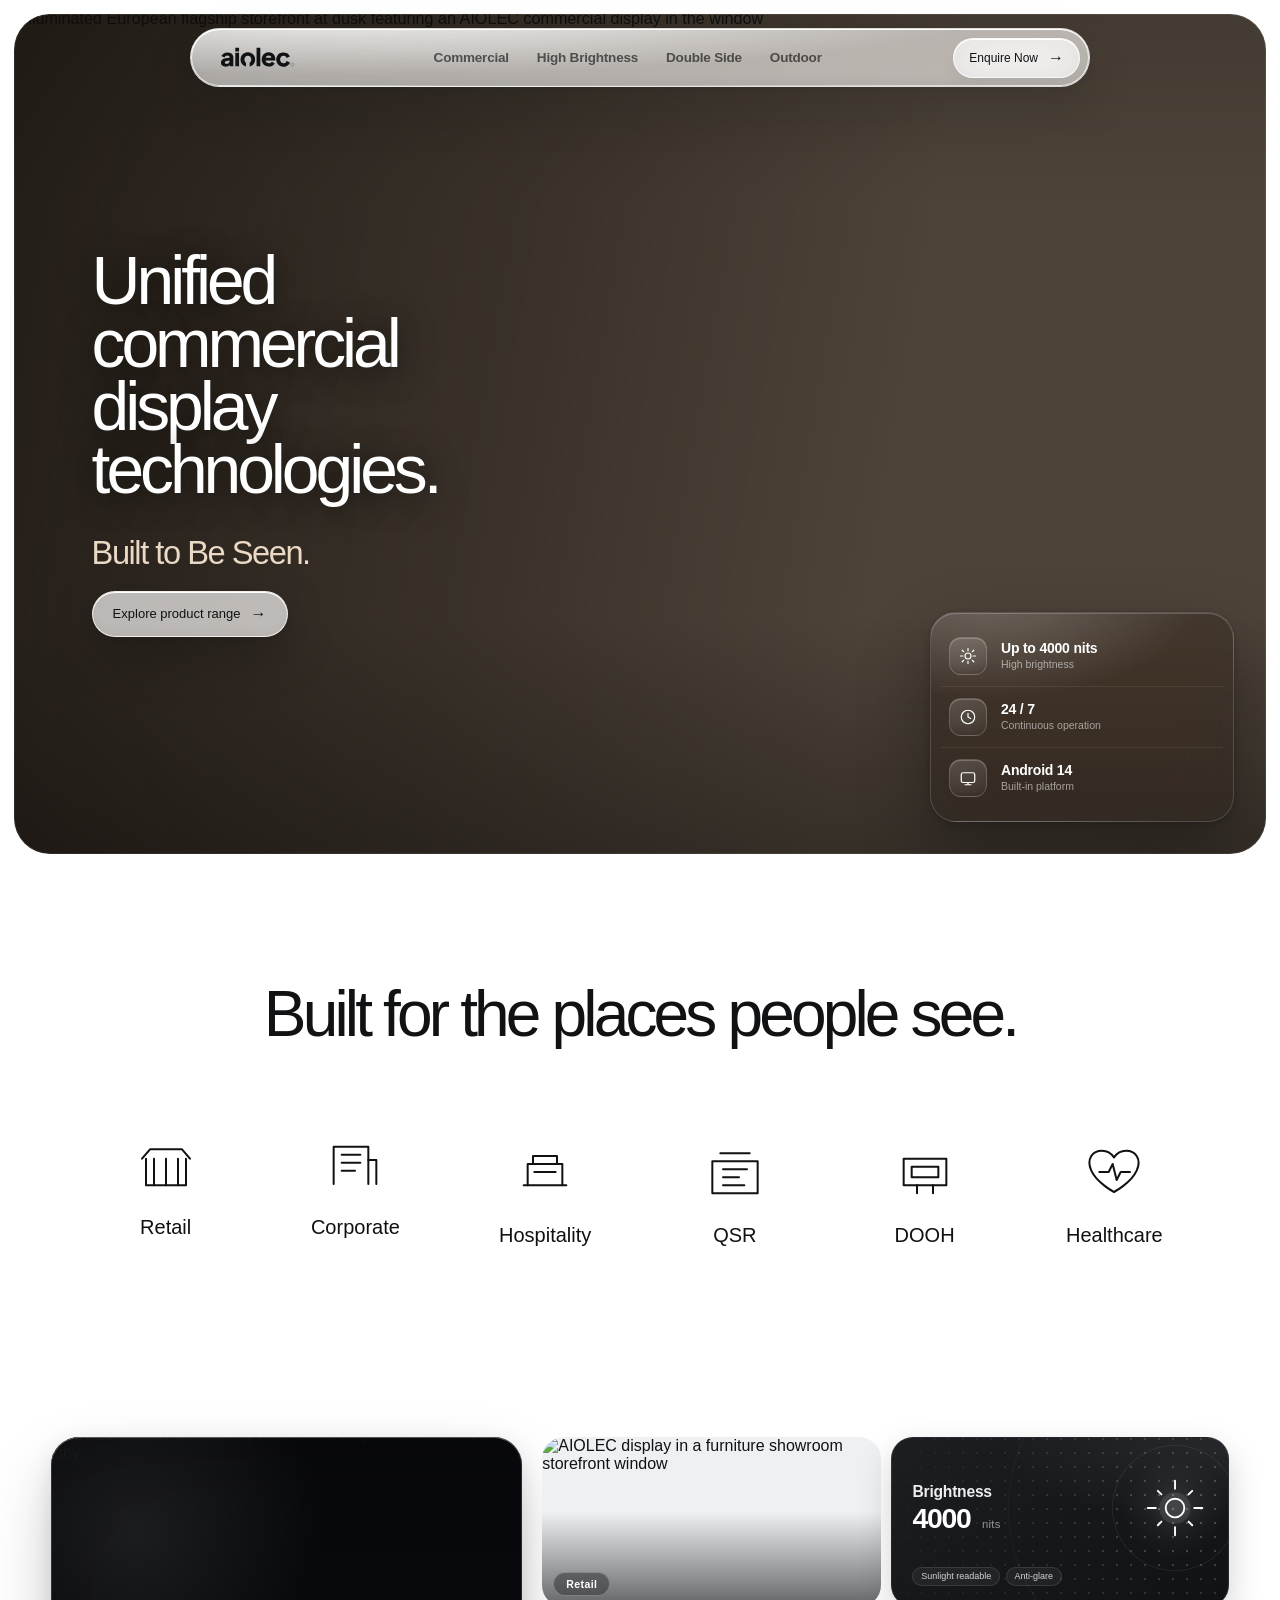
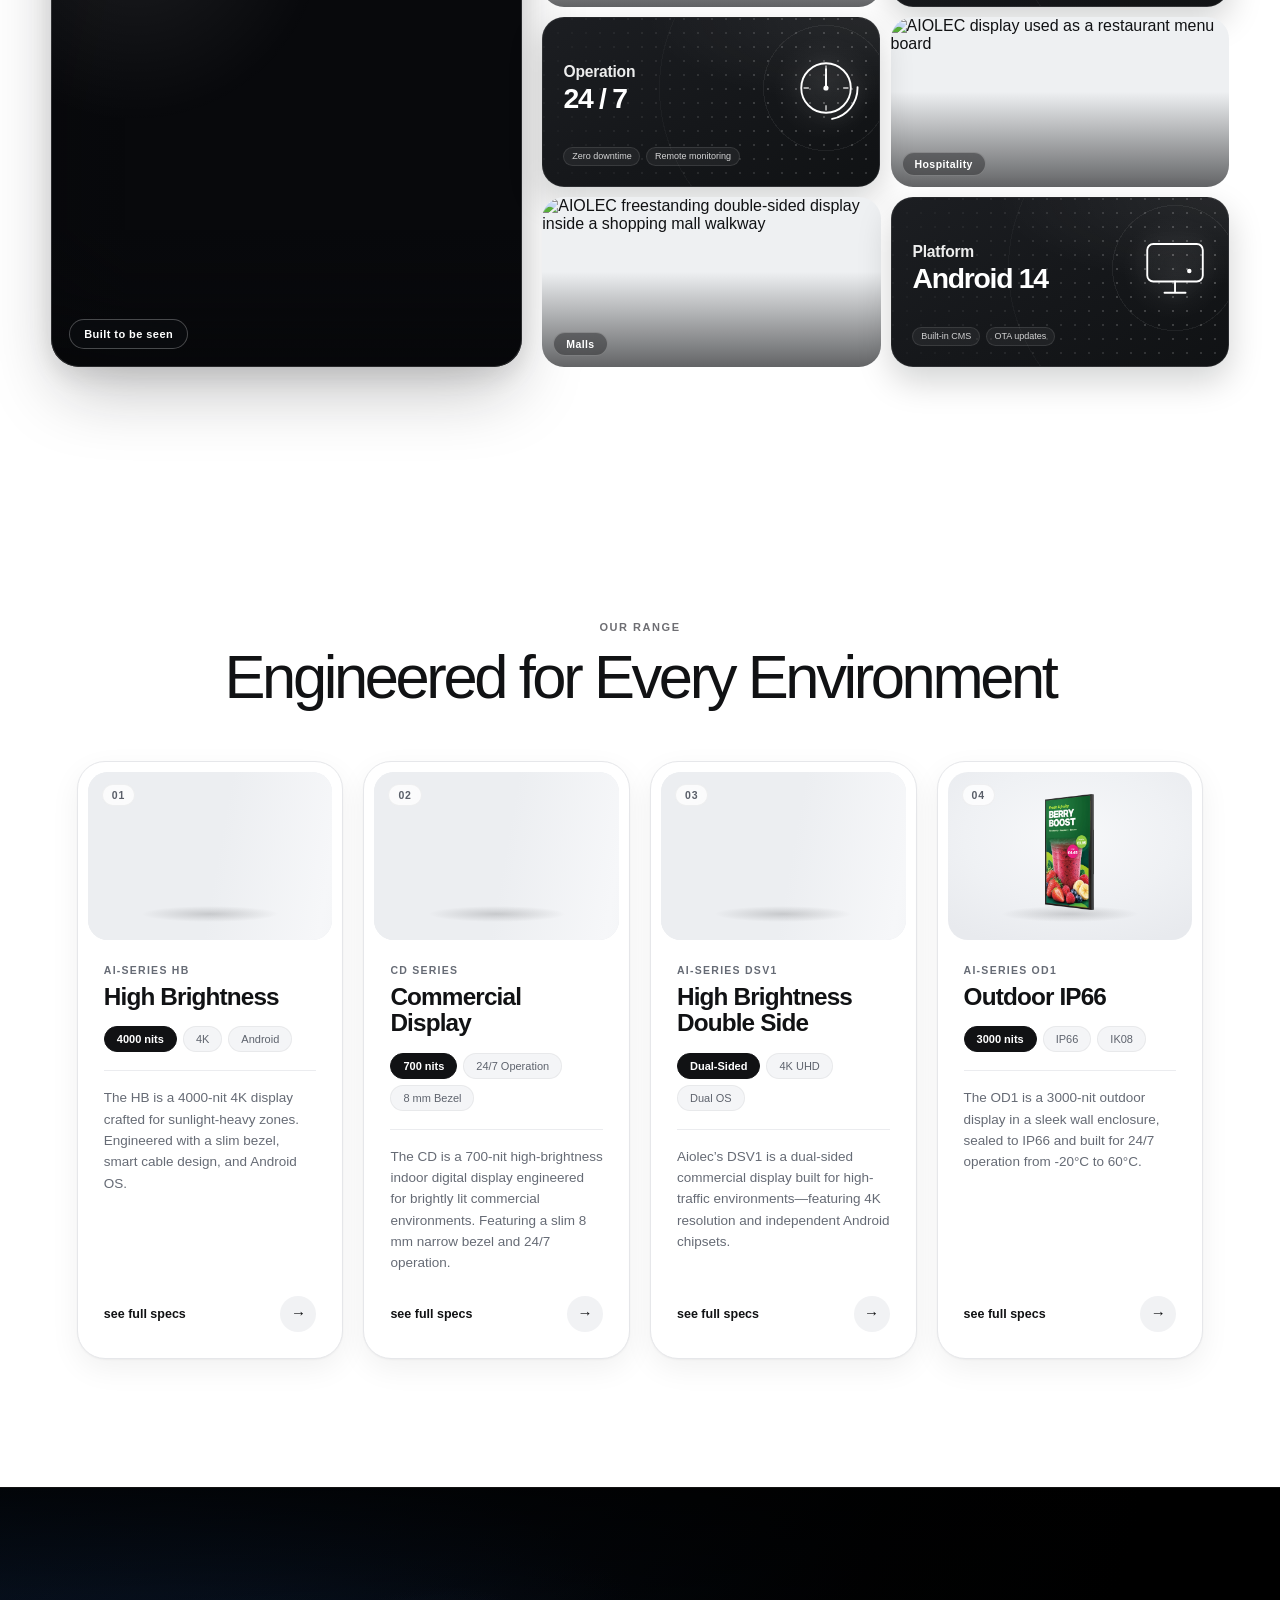
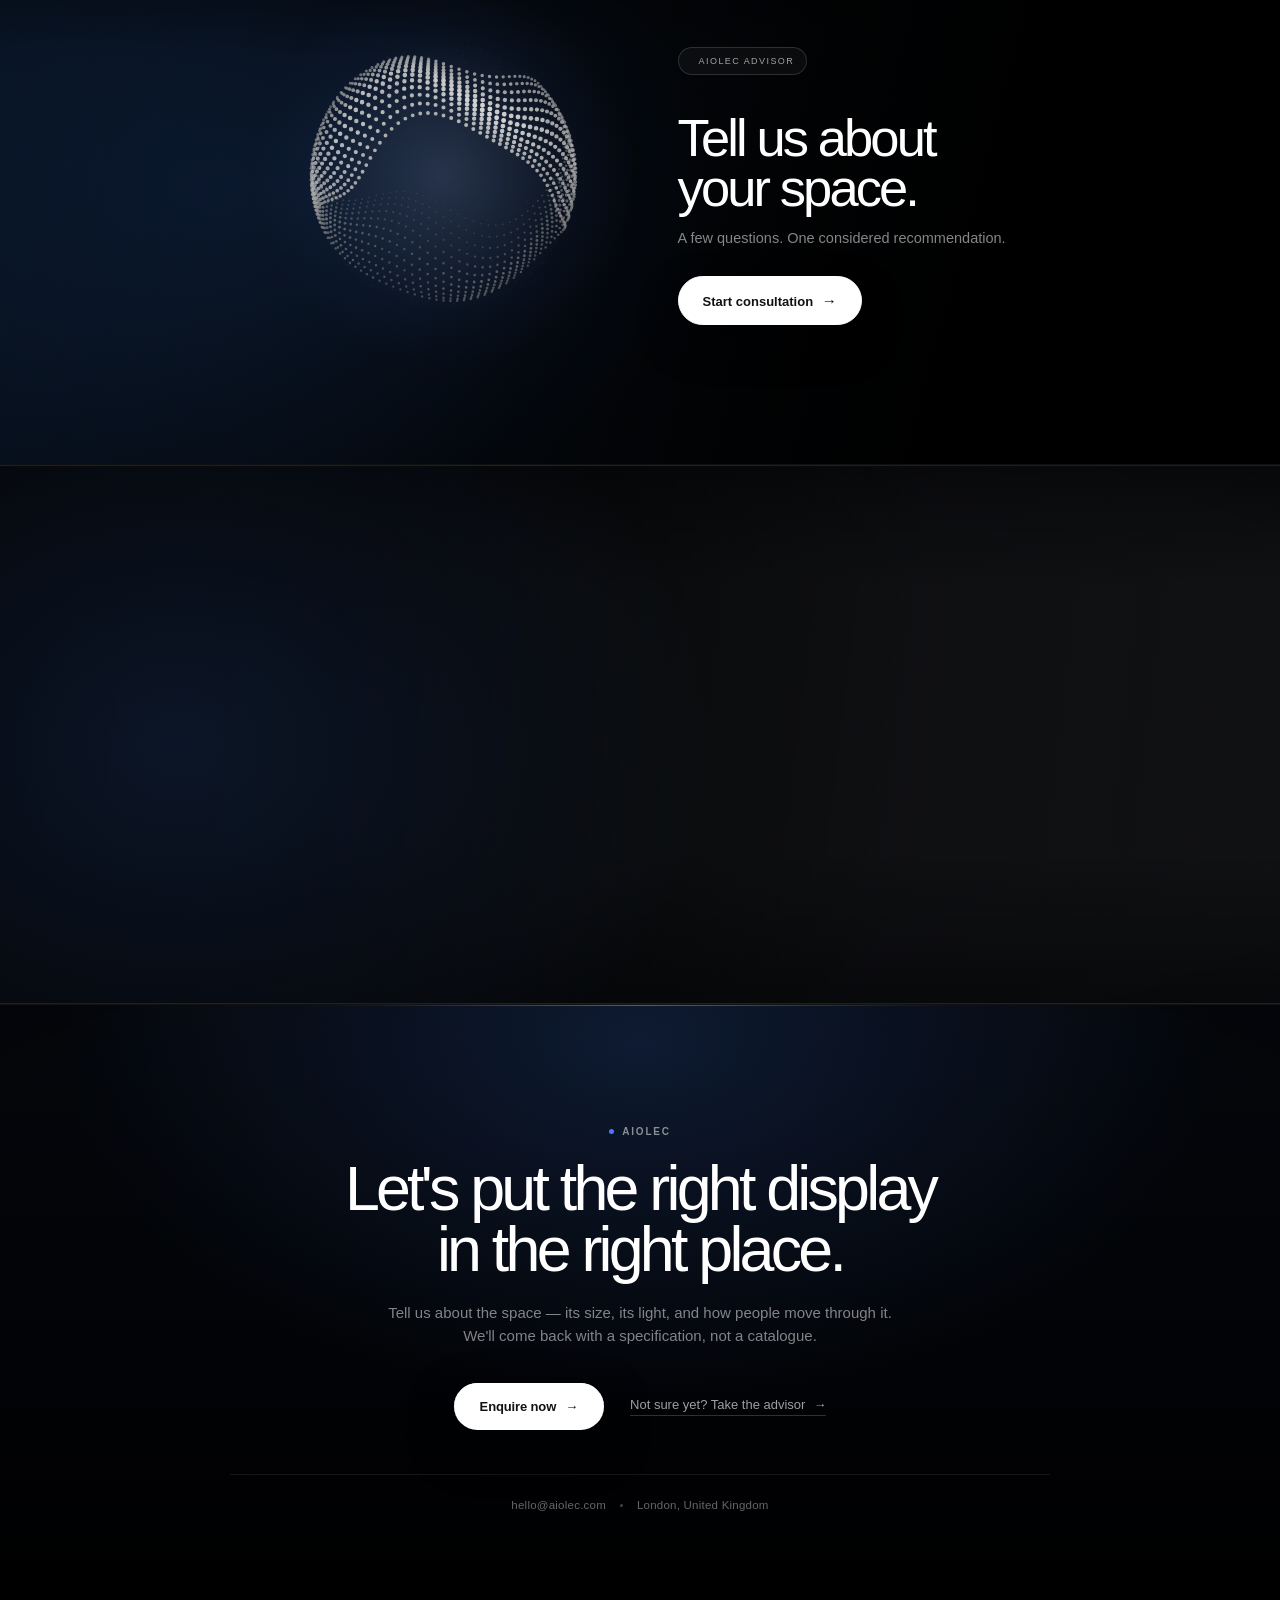
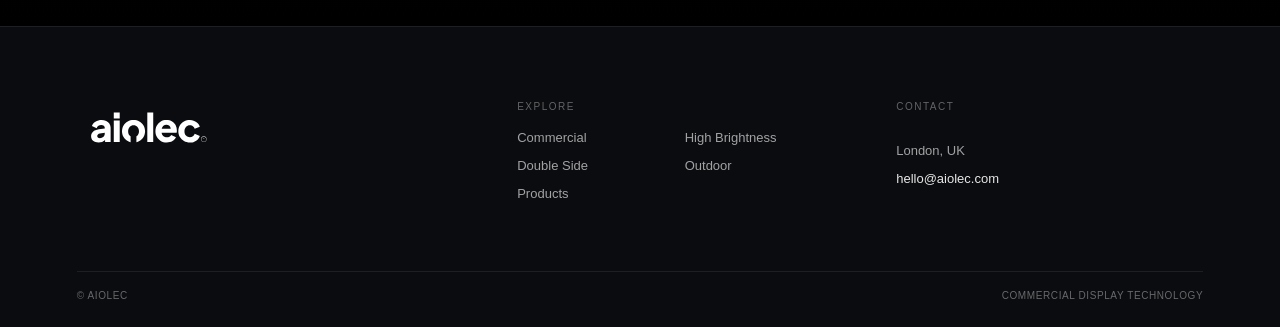
==== commit 67bf22d4: "v2: PDF-render infographics, SEO pass, Outdoor product visuals - HB/CD/DS/OD: render-based infograph" ====
--- a/index.html
+++ b/index.html
@@ -1,9 +1,32 @@
 <!doctype html>
-<html lang="en">
+<html lang="en-GB">
 <head>
 <meta charset="utf-8">
 <meta name="viewport" content="width=device-width, initial-scale=1, viewport-fit=cover">
-<title>AIOLEC — Unified Commercial Display Technologies</title>
+<title>AIOLEC | Commercial Digital Signage Displays, UK</title>
+<!-- SEO:START -->
+<meta name="description" content="Commercial digital signage for retail and hospitality: indoor menu boards, high-brightness window displays, double-sided and outdoor IP66 screens.">
+<link rel="canonical" href="https://www.aiolec.com/">
+<meta name="robots" content="index, follow, max-image-preview:large">
+<meta name="theme-color" content="#111214">
+<link rel="icon" href="favicon.ico" sizes="any">
+<link rel="icon" href="favicon.svg" type="image/svg+xml">
+<link rel="apple-touch-icon" href="apple-touch-icon.png">
+<link rel="manifest" href="site.webmanifest">
+<meta property="og:site_name" content="AIOLEC">
+<meta property="og:type" content="website">
+<meta property="og:title" content="AIOLEC | Commercial Digital Signage Displays, UK">
+<meta property="og:description" content="Commercial digital signage for retail and hospitality: indoor menu boards, high-brightness window displays, double-sided and outdoor IP66 screens.">
+<meta property="og:url" content="https://www.aiolec.com/">
+<meta property="og:image" content="https://www.aiolec.com/assets/og-home.jpg">
+<meta property="og:image:width" content="1200"><meta property="og:image:height" content="630">
+<meta property="og:locale" content="en_GB">
+<meta name="twitter:card" content="summary_large_image">
+<meta name="twitter:title" content="AIOLEC | Commercial Digital Signage Displays, UK">
+<meta name="twitter:description" content="Commercial digital signage for retail and hospitality: indoor menu boards, high-brightness window displays, double-sided and outdoor IP66 screens.">
+<meta name="twitter:image" content="https://www.aiolec.com/assets/og-home.jpg">
+<script type="application/ld+json">{"@context":"https://schema.org","@graph":[{"@type":"Organization","@id":"https://www.aiolec.com/#org","name":"AIOLEC","url":"https://www.aiolec.com/","logo":"https://www.aiolec.com/assets/icon-512.png","email":"hello@aiolec.com","description":"Commercial digital signage and display technology for retail, hospitality and public spaces."},{"@type":"WebSite","@id":"https://www.aiolec.com/#website","url":"https://www.aiolec.com/","name":"AIOLEC","publisher":{"@id":"https://www.aiolec.com/#org"},"inLanguage":"en-GB"},{"@type":"ItemList","name":"AIOLEC display range","itemListElement":[{"@type":"ListItem","position":1,"url":"https://www.aiolec.com/cd.html","name":"AIOLEC AI-SERIES CD1 Commercial Display"},{"@type":"ListItem","position":2,"url":"https://www.aiolec.com/hbv.html","name":"AIOLEC AI-SERIES HBV1 High Brightness Window Display"},{"@type":"ListItem","position":3,"url":"https://www.aiolec.com/dsv1.html","name":"AIOLEC AI-SERIES DSV1 Double-Sided Display"},{"@type":"ListItem","position":4,"url":"https://www.aiolec.com/odv1.html","name":"AIOLEC AI-SERIES OD1 Outdoor IP66 Display"}]}]}</script>
+<!-- SEO:END -->
 <link rel="preconnect" href="https://api.fontshare.com">
 <link href="https://api.fontshare.com/v2/css?f[]=general-sans@400,500,600,700&display=swap" rel="stylesheet">
 <style>
@@ -1964,7 +1987,7 @@
     <div class="image-frame">
       <picture>
         <source media="(max-width:700px)" srcset="assets/aiolec-retail-hero-mobile.webp">
-        <img class="hero-image" src="assets/aiolec-retail-hero.webp" alt="Illuminated European flagship storefront at dusk featuring an AIOLEC commercial display in the window">
+        <img class="hero-image" src="assets/aiolec-retail-hero.webp" alt="Illuminated European flagship storefront at dusk featuring an AIOLEC commercial display in the window" width="2200" height="1228">
       </picture>
       <div class="hero-image-overlay"></div>
       <div class="hero-scanline" aria-hidden="true"></div>
@@ -2046,28 +2069,28 @@
     <div class="dyn-gallery-video reveal">
       <div class="dyn-gallery-shuffle" role="img" aria-label="AIOLEC displays installed across corporate, retail, hospitality and mall spaces">
         <div class="dyn-gallery-shuffle-slide is-active">
-          <img class="dyn-gallery-shuffle-img" src="assets/gallery-shuffle-corporate.webp" alt="AIOLEC display welcoming visitors in a corporate headquarters lobby" style="object-position:center 40%;animation-delay:-1s" loading="eager" decoding="async">
+          <img class="dyn-gallery-shuffle-img" src="assets/gallery-shuffle-corporate.webp" alt="AIOLEC display welcoming visitors in a corporate headquarters lobby" style="object-position:center 40%;animation-delay:-1s" loading="eager" decoding="async" width="1600" height="1195">
         </div>
         <div class="dyn-gallery-shuffle-slide">
-          <img class="dyn-gallery-shuffle-img" src="assets/gallery-retail-storefront.webp" alt="AIOLEC display in a furniture showroom storefront window" style="object-position:center 34%;animation-delay:-4s" loading="lazy" decoding="async">
+          <img class="dyn-gallery-shuffle-img" src="assets/gallery-retail-storefront.webp" alt="AIOLEC display in a furniture showroom storefront window" style="object-position:center 34%;animation-delay:-4s" loading="lazy" decoding="async" width="1800" height="1344">
         </div>
         <div class="dyn-gallery-shuffle-slide">
-          <img class="dyn-gallery-shuffle-img" src="assets/gallery-shuffle-boutique.webp" alt="AIOLEC display showcasing a seasonal collection inside a fashion boutique" style="object-position:center 36%;animation-delay:-7s" loading="lazy" decoding="async">
+          <img class="dyn-gallery-shuffle-img" src="assets/gallery-shuffle-boutique.webp" alt="AIOLEC display showcasing a seasonal collection inside a fashion boutique" style="object-position:center 36%;animation-delay:-7s" loading="lazy" decoding="async" width="1600" height="1195">
         </div>
         <div class="dyn-gallery-shuffle-slide">
-          <img class="dyn-gallery-shuffle-img" src="assets/gallery-hospitality-menu.webp" alt="AIOLEC display used as a restaurant menu board" style="object-position:center 30%;animation-delay:-2s" loading="lazy" decoding="async">
+          <img class="dyn-gallery-shuffle-img" src="assets/gallery-hospitality-menu.webp" alt="AIOLEC display used as a restaurant menu board" style="object-position:center 30%;animation-delay:-2s" loading="lazy" decoding="async" width="1800" height="1344">
         </div>
         <div class="dyn-gallery-shuffle-slide">
-          <img class="dyn-gallery-shuffle-img" src="assets/gallery-shuffle-hotel.webp" alt="AIOLEC display in a hotel lobby showing a destination preview" style="object-position:32% 38%;animation-delay:-5s" loading="lazy" decoding="async">
+          <img class="dyn-gallery-shuffle-img" src="assets/gallery-shuffle-hotel.webp" alt="AIOLEC display in a hotel lobby showing a destination preview" style="object-position:32% 38%;animation-delay:-5s" loading="lazy" decoding="async" width="1536" height="1024">
         </div>
         <div class="dyn-gallery-shuffle-slide">
-          <img class="dyn-gallery-shuffle-img" src="assets/gallery-mall-kiosk.webp" alt="AIOLEC freestanding double-sided display inside a shopping mall walkway" style="object-position:center 32%;animation-delay:-8s" loading="lazy" decoding="async">
+          <img class="dyn-gallery-shuffle-img" src="assets/gallery-mall-kiosk.webp" alt="AIOLEC freestanding double-sided display inside a shopping mall walkway" style="object-position:center 32%;animation-delay:-8s" loading="lazy" decoding="async" width="1800" height="1344">
         </div>
         <div class="dyn-gallery-shuffle-slide">
-          <img class="dyn-gallery-shuffle-img" src="assets/gallery-shuffle-newcollection.webp" alt="AIOLEC display presenting a new seasonal fashion campaign in a flagship storefront window" style="object-position:center 55%;animation-delay:-3s" loading="lazy" decoding="async">
+          <img class="dyn-gallery-shuffle-img" src="assets/gallery-shuffle-newcollection.webp" alt="AIOLEC display presenting a new seasonal fashion campaign in a flagship storefront window" style="object-position:center 55%;animation-delay:-3s" loading="lazy" decoding="async" width="893" height="1600">
         </div>
         <div class="dyn-gallery-shuffle-slide">
-          <img class="dyn-gallery-shuffle-img" src="assets/gallery-shuffle-sanctuary.webp" alt="AIOLEC display promoting a hotel suite and reservations in a hospitality corridor" style="object-position:center 46%;animation-delay:-6s" loading="lazy" decoding="async">
+          <img class="dyn-gallery-shuffle-img" src="assets/gallery-shuffle-sanctuary.webp" alt="AIOLEC display promoting a hotel suite and reservations in a hospitality corridor" style="object-position:center 46%;animation-delay:-6s" loading="lazy" decoding="async" width="893" height="1600">
         </div>
       </div>
       <div class="dyn-gallery-video-fade" aria-hidden="true"></div>
@@ -2077,7 +2100,7 @@
     <div class="dyn-gallery-cards" aria-label="Display highlights">
       <div class="dyn-gallery-row">
         <a class="dyn-card dyn-card--img reveal" href="#products">
-          <img src="assets/gallery-retail-storefront.webp" alt="AIOLEC display in a furniture showroom storefront window" loading="lazy" decoding="async">
+          <img src="assets/gallery-retail-storefront.webp" alt="AIOLEC display in a furniture showroom storefront window" loading="lazy" decoding="async" width="1800" height="1344">
           <span class="dyn-card-tag">Retail</span>
         </a>
         <div class="dyn-card dyn-card--copy dyn-card--gradient-a reveal">
@@ -2095,7 +2118,7 @@
 
       <div class="dyn-gallery-row dyn-gallery-row--reverse">
         <a class="dyn-card dyn-card--img reveal" href="#products">
-          <img src="assets/gallery-hospitality-menu.webp" alt="AIOLEC display used as a restaurant menu board" loading="lazy" decoding="async">
+          <img src="assets/gallery-hospitality-menu.webp" alt="AIOLEC display used as a restaurant menu board" loading="lazy" decoding="async" width="1800" height="1344">
           <span class="dyn-card-tag">Hospitality</span>
         </a>
         <div class="dyn-card dyn-card--copy dyn-card--gradient-b reveal">
@@ -2113,7 +2136,7 @@
 
       <div class="dyn-gallery-row">
         <a class="dyn-card dyn-card--img reveal" href="#products">
-          <img src="assets/gallery-mall-kiosk.webp" alt="AIOLEC freestanding double-sided display inside a shopping mall walkway" loading="lazy" decoding="async">
+          <img src="assets/gallery-mall-kiosk.webp" alt="AIOLEC freestanding double-sided display inside a shopping mall walkway" loading="lazy" decoding="async" width="1800" height="1344">
           <span class="dyn-card-tag">Malls</span>
         </a>
         <div class="dyn-card dyn-card--copy dyn-card--gradient-c reveal">
@@ -2142,7 +2165,7 @@
                 <div class="product-card card-side reveal">
                     <a href="hbv.html" class="card-image-link">
                         <div class="card-image-wrapper">
-                            <img src="assets/high-brightness-display.webp" alt="High Brightness Display" class="card-img" loading="lazy" decoding="async">
+                            <img src="assets/high-brightness-display.webp" alt="High Brightness Display" class="card-img" loading="lazy" decoding="async" width="1536" height="1024">
                         </div>
                     </a>
                     <div class="card-text-wrapper">
@@ -2162,7 +2185,7 @@
                 <div class="product-card card-center reveal">
                     <a href="cd.html" class="card-image-link">
                         <div class="card-image-wrapper">
-                            <img src="assets/commercial-display.webp" alt="Commercial Display" class="card-img" loading="lazy" decoding="async">
+                            <img src="assets/commercial-display.webp" alt="Commercial Display" class="card-img" loading="lazy" decoding="async" width="1536" height="1024">
                         </div>
                     </a>
                     <div class="card-text-wrapper">
@@ -2182,7 +2205,7 @@
                 <div class="product-card card-side reveal">
                     <a href="dsv1.html" class="card-image-link">
                         <div class="card-image-wrapper">
-                            <img src="assets/double-sided-display.webp" alt="Double Sided Display" class="card-img" loading="lazy" decoding="async">
+                            <img src="assets/double-sided-display.webp" alt="Double Sided Display" class="card-img" loading="lazy" decoding="async" width="1024" height="1536">
                         </div>
                     </a>
                     <div class="card-text-wrapper">
@@ -2201,8 +2224,8 @@
 
                 <div class="product-card card-side reveal">
                     <a href="odv1.html" class="card-image-link">
-                        <div class="card-image-wrapper ax-photo">
-                            <img src="assets/od-street-kiosk.webp" alt="Outdoor IP66 Display" class="card-img" loading="lazy" decoding="async">
+                        <div class="card-image-wrapper">
+                            <img src="assets/od-wall-enclosure.webp" alt="AIOLEC OD1 outdoor IP66 display in a wall enclosure" class="card-img" width="640" height="1512" loading="lazy" decoding="async">
                         </div>
                     </a>
                     <div class="card-text-wrapper">
--- a/assets/aiolec-extras.css
+++ b/assets/aiolec-extras.css
@@ -114,3 +114,106 @@
 .product-grid .reveal:nth-child(4){transition-delay:.22s}
 .product-card .card-image-wrapper.ax-photo{padding:0!important}
 .product-card .card-image-wrapper.ax-photo img{width:100%;height:100%;object-fit:cover}
+
+/* ===== v2 — PDF-style infographics (renders + callouts) ===== */
+.ax-info{display:grid;grid-template-columns:1.25fr 1fr;gap:18px;align-items:stretch}
+.ax-info.rev{grid-template-columns:1fr 1.25fr}
+.ax-info.rev .ax-stage{order:2}
+.ax-stage{position:relative;border-radius:28px;overflow:hidden;background:radial-gradient(120% 90% at 50% 20%,#fff 0%,#f3f1ee 60%,#e9e5df 100%);border:1px solid var(--line,#e8e7e5);min-height:440px;display:flex;align-items:center;justify-content:center;padding:34px}
+.ax-section.soft .ax-stage{background:radial-gradient(120% 90% at 50% 20%,#fff 0%,#fbfaf8 55%,#f1eee9 100%)}
+.ax-stage img{max-width:100%;max-height:560px;width:auto;height:auto;display:block;object-fit:contain}
+.ax-stage.dark{background:radial-gradient(120% 90% at 50% 15%,#2a2b2f 0%,#151618 60%,#0d0e10 100%);border-color:#1c1d20;color:#fff}
+.ax-stage .ax-badge{position:absolute;left:20px;top:20px;padding:8px 13px;border-radius:999px;background:rgba(255,255,255,.88);backdrop-filter:blur(10px);-webkit-backdrop-filter:blur(10px);font-size:11px;font-weight:600;letter-spacing:.1em;text-transform:uppercase;color:var(--ink,#111214)}
+.ax-stage.dark .ax-badge{background:rgba(255,255,255,.1);color:#fff}
+.ax-callouts{background:#fff;border:1px solid var(--line,#e8e7e5);border-radius:28px;padding:30px;display:flex;flex-direction:column;gap:2px}
+.ax-callouts h3{margin:0 0 14px;font-size:22px;font-weight:500;letter-spacing:-.03em}
+.ax-co{display:grid;grid-template-columns:38px 1fr;gap:14px;padding:14px 0;border-bottom:1px solid #efeeec;align-items:start}
+.ax-co:last-child{border-bottom:0}
+.ax-co i{font-style:normal;width:30px;height:30px;border-radius:50%;background:var(--warm,#ead9c5);color:var(--ink,#111214);display:flex;align-items:center;justify-content:center;font-size:11px;font-weight:700;letter-spacing:.02em}
+.ax-co b{display:block;font-size:15px;font-weight:600;letter-spacing:-.01em}
+.ax-co span{display:block;margin-top:3px;font-size:13px;color:#75767b;line-height:1.5}
+.ax-big{display:grid;grid-template-columns:repeat(5,1fr);border:1px solid var(--line,#e8e7e5);border-radius:28px;background:#fff;overflow:hidden;margin-top:14px}
+.ax-big.c3{grid-template-columns:repeat(3,1fr)}.ax-big.c4{grid-template-columns:repeat(4,1fr)}
+.ax-big div{padding:26px 24px}
+.ax-big div+div{border-left:1px solid #efeeec}
+.ax-big strong{display:block;font-size:clamp(30px,3.4vw,48px);font-weight:400;letter-spacing:-.055em;line-height:1}
+.ax-big span{display:block;margin-top:10px;font-size:12px;color:#75767b;letter-spacing:.02em}
+.ax-dimwrap{display:flex;align-items:center;justify-content:center;gap:34px;width:100%}
+.ax-dimwrap .main{flex:1 1 auto;min-width:0;max-width:78%}
+.ax-dim{position:relative;flex:0 0 auto;display:flex;align-items:center;gap:12px}
+.ax-dim img{height:min(380px,48vw);width:auto}
+.ax-dim .rule{position:absolute;top:-22px;left:-6px;right:-6px;height:12px;border-left:1.5px solid #111214;border-right:1.5px solid #111214}
+.ax-dim .rule::before{content:"";position:absolute;left:0;right:0;top:5px;border-top:1.5px solid #111214}
+.ax-dim em{position:absolute;top:-50px;left:50%;transform:translateX(-50%);font-style:normal;font-size:22px;font-weight:500;letter-spacing:-.03em;white-space:nowrap}
+.ax-ports{margin-top:14px;border:1px solid var(--line,#e8e7e5);border-radius:28px;background:#fff;overflow:hidden}
+.ax-ports .strip{background:#0f1012;display:flex;align-items:center;justify-content:center;padding:0}
+.ax-ports .strip img{width:100%;height:auto;display:block}
+.ax-ports .strip.pad{padding:28px 24px;flex-direction:column;gap:10px;background:radial-gradient(120% 140% at 50% 0%,#2a2b2f,#0d0e10)}
+.ax-legend{display:flex;flex-wrap:wrap;gap:8px;padding:22px 24px}
+.ax-legend span{display:inline-flex;align-items:center;gap:9px;padding:8px 14px 8px 8px;border-radius:999px;border:1px solid #e6e4e0;background:#faf9f7;font-size:13px;font-weight:500}
+.ax-legend span i{font-style:normal;width:22px;height:22px;border-radius:50%;background:#111214;color:#fff;font-size:10px;font-weight:700;display:flex;align-items:center;justify-content:center}
+.ax-mounts{display:grid;grid-template-columns:repeat(6,1fr);gap:14px}
+.ax-mounts.c5{grid-template-columns:repeat(5,1fr)}.ax-mounts.c4{grid-template-columns:repeat(4,1fr)}
+.ax-mount{background:#fff;border:1px solid var(--line,#e8e7e5);border-radius:24px;overflow:hidden;display:flex;flex-direction:column;transition:transform .5s var(--ease,cubic-bezier(.16,1,.3,1)),box-shadow .5s var(--ease,cubic-bezier(.16,1,.3,1))}
+.ax-mount:hover{transform:translateY(-4px);box-shadow:0 22px 50px rgba(17,18,20,.07)}
+.ax-mount figure{margin:0;aspect-ratio:1/1;display:flex;align-items:center;justify-content:center;padding:22px;background:radial-gradient(100% 90% at 50% 25%,#fff,#f2f0ec)}
+.ax-mount figure img{max-width:100%;max-height:100%;object-fit:contain;mix-blend-mode:multiply}
+.ax-mount div{padding:16px 18px 20px}
+.ax-mount small{display:block;font-size:10px;font-weight:700;letter-spacing:.14em;color:#9a9b9f}
+.ax-mount h3{margin:6px 0 4px;font-size:16px;font-weight:600;letter-spacing:-.02em}
+.ax-mount p{margin:0;font-size:12.5px;color:#75767b;line-height:1.5}
+.ax-duo{display:grid;grid-template-columns:1fr 1fr;gap:18px}
+.ax-cms{position:relative;border-radius:30px;border:1px solid var(--line,#e8e7e5);background:radial-gradient(120% 120% at 50% 0%,#fff 0%,#f4f2ef 70%,#ece8e2 100%);padding:44px 40px 36px;margin-bottom:14px;overflow:hidden}
+.ax-cms-row{display:grid;grid-template-columns:1fr 140px 1.25fr 140px 1fr;align-items:center;gap:8px}
+.ax-cms-row figure{margin:0;text-align:center}
+.ax-cms-row figure img{width:100%;height:auto;max-height:300px;object-fit:contain}
+.ax-cms-row figcaption{margin-top:14px;font-size:13px;font-weight:600}
+.ax-cms-row figcaption span{display:block;font-weight:400;color:#75767b;font-size:12px;margin-top:3px}
+.ax-cloud{display:flex;flex-direction:column;align-items:center;gap:10px}
+.ax-cloud svg{width:84px;height:84px}
+.ax-cloud b{font-size:13px}
+.ax-wire{position:relative;height:2px;background:repeating-linear-gradient(90deg,#111214 0 6px,transparent 6px 12px);opacity:.5}
+.ax-wire i{position:absolute;top:-4px;width:10px;height:10px;border-radius:50%;background:#111214;animation:axWire 2.6s infinite linear}
+@keyframes axWire{0%{left:0;opacity:0}15%{opacity:1}85%{opacity:1}100%{left:calc(100% - 10px);opacity:0}}
+.ax-cms-bridge{display:flex;flex-direction:column;align-items:center;gap:12px}
+.ax-layerlist{counter-reset:l;display:grid;grid-template-columns:1fr 1fr;gap:0 18px}
+.ax-layerlist div{display:flex;gap:12px;align-items:center;padding:11px 0;border-bottom:1px solid #efeeec;font-size:13.5px;font-weight:500}
+.ax-layerlist div::before{counter-increment:l;content:counter(l,decimal-leading-zero);font-size:10px;font-weight:700;color:#9a9b9f;letter-spacing:.08em;min-width:20px}
+.ax-svg-stage svg{width:100%;height:auto;max-height:520px}
+@media(max-width:1000px){
+  .ax-info,.ax-info.rev,.ax-duo{grid-template-columns:1fr}
+  .ax-info.rev .ax-stage{order:0}
+  .ax-big,.ax-big.c4{grid-template-columns:repeat(2,1fr)}.ax-big.c3{grid-template-columns:repeat(3,1fr)}
+  .ax-big div+div{border-left:0}.ax-big div{border-top:1px solid #efeeec}
+  .ax-mounts,.ax-mounts.c5{grid-template-columns:repeat(3,1fr)}.ax-mounts.c4{grid-template-columns:repeat(2,1fr)}
+  .ax-cms-row{grid-template-columns:1fr;gap:18px}
+  .ax-wire{width:2px;height:40px;margin:0 auto;background:repeating-linear-gradient(180deg,#111214 0 6px,transparent 6px 12px)}
+  .ax-wire i{animation:none;display:none}
+  .ax-cms-row figure img{max-height:240px}
+}
+@media(max-width:700px){
+  .ax-stage{min-height:300px;padding:22px;border-radius:22px}
+  .ax-callouts{padding:22px}
+  .ax-big,.ax-big.c3,.ax-big.c4{grid-template-columns:1fr 1fr}
+  .ax-mounts,.ax-mounts.c5,.ax-mounts.c4{grid-template-columns:1fr 1fr}
+  .ax-layerlist{grid-template-columns:1fr}
+  .ax-cms{padding:28px 20px}
+  .ax-dim img{height:240px}
+  .ax-dimwrap{gap:20px}
+}
+@media(prefers-reduced-motion:reduce){.ax-wire i{animation:none}}
+.ax-dimwrap .main{flex:1 1 0;max-width:none}
+.ax-dimwrap .main img{width:100%;height:auto;max-height:440px;object-fit:contain}
+.ax-stage:not(.dark) img{mix-blend-mode:multiply}
+.ax-mount figure img{max-height:190px}
+.ax-dim{margin-top:56px}
+.ax-split .ax-thermal strong,.ax-info .ax-thermal strong{font-size:clamp(28px,2.8vw,42px)}
+:where(img[height]){height:auto}
+.ax-mobile-only{display:none}
+@media(max-width:1000px){.ax-split[style]{grid-template-columns:1fr!important}}
+@media(max-width:700px){
+  .ax-svg-stage{flex-direction:column;align-items:stretch}
+  .ax-svg-stage svg{max-width:420px;margin:0 auto}
+  .ax-svg-stage svg text,.ax-svg-stage svg path[fill="none"]{display:none}
+  .ax-svg-stage .ax-mobile-only{display:grid;grid-template-columns:1fr;margin-top:12px;width:100%}
+}
